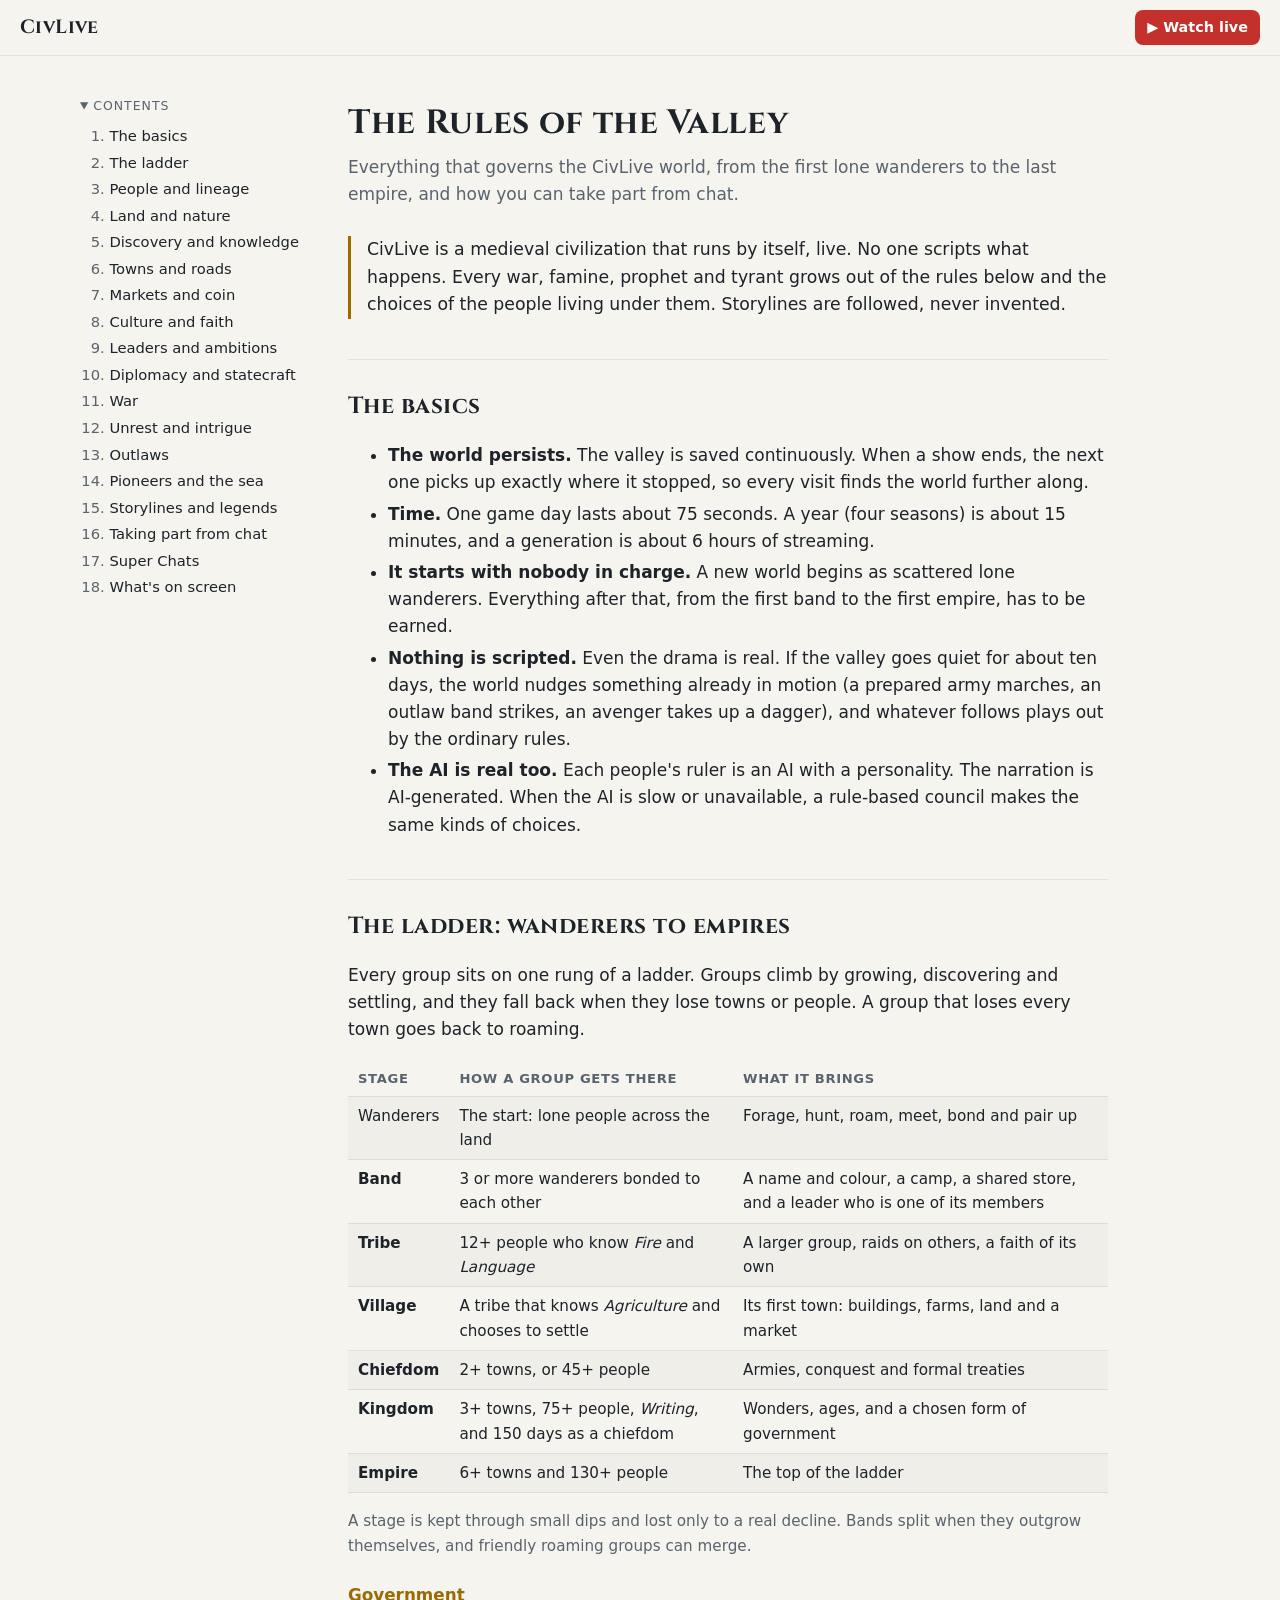
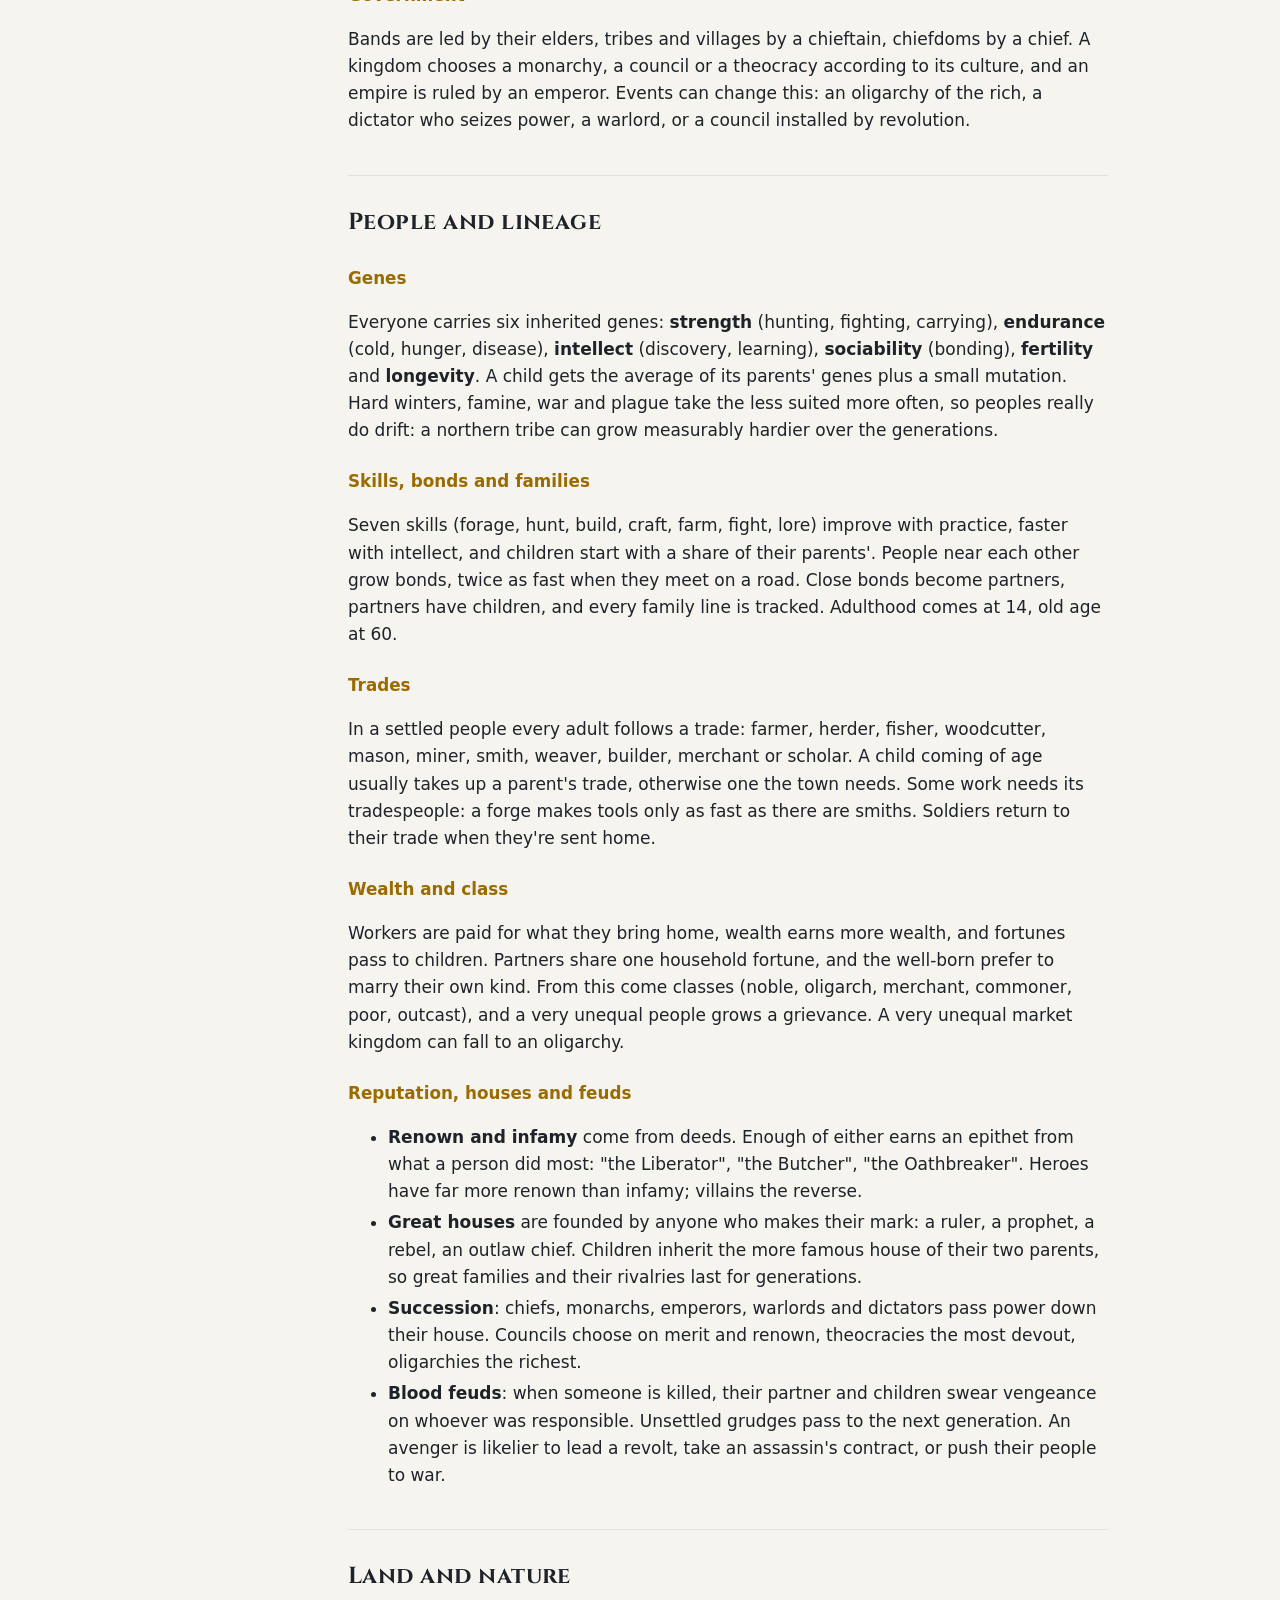
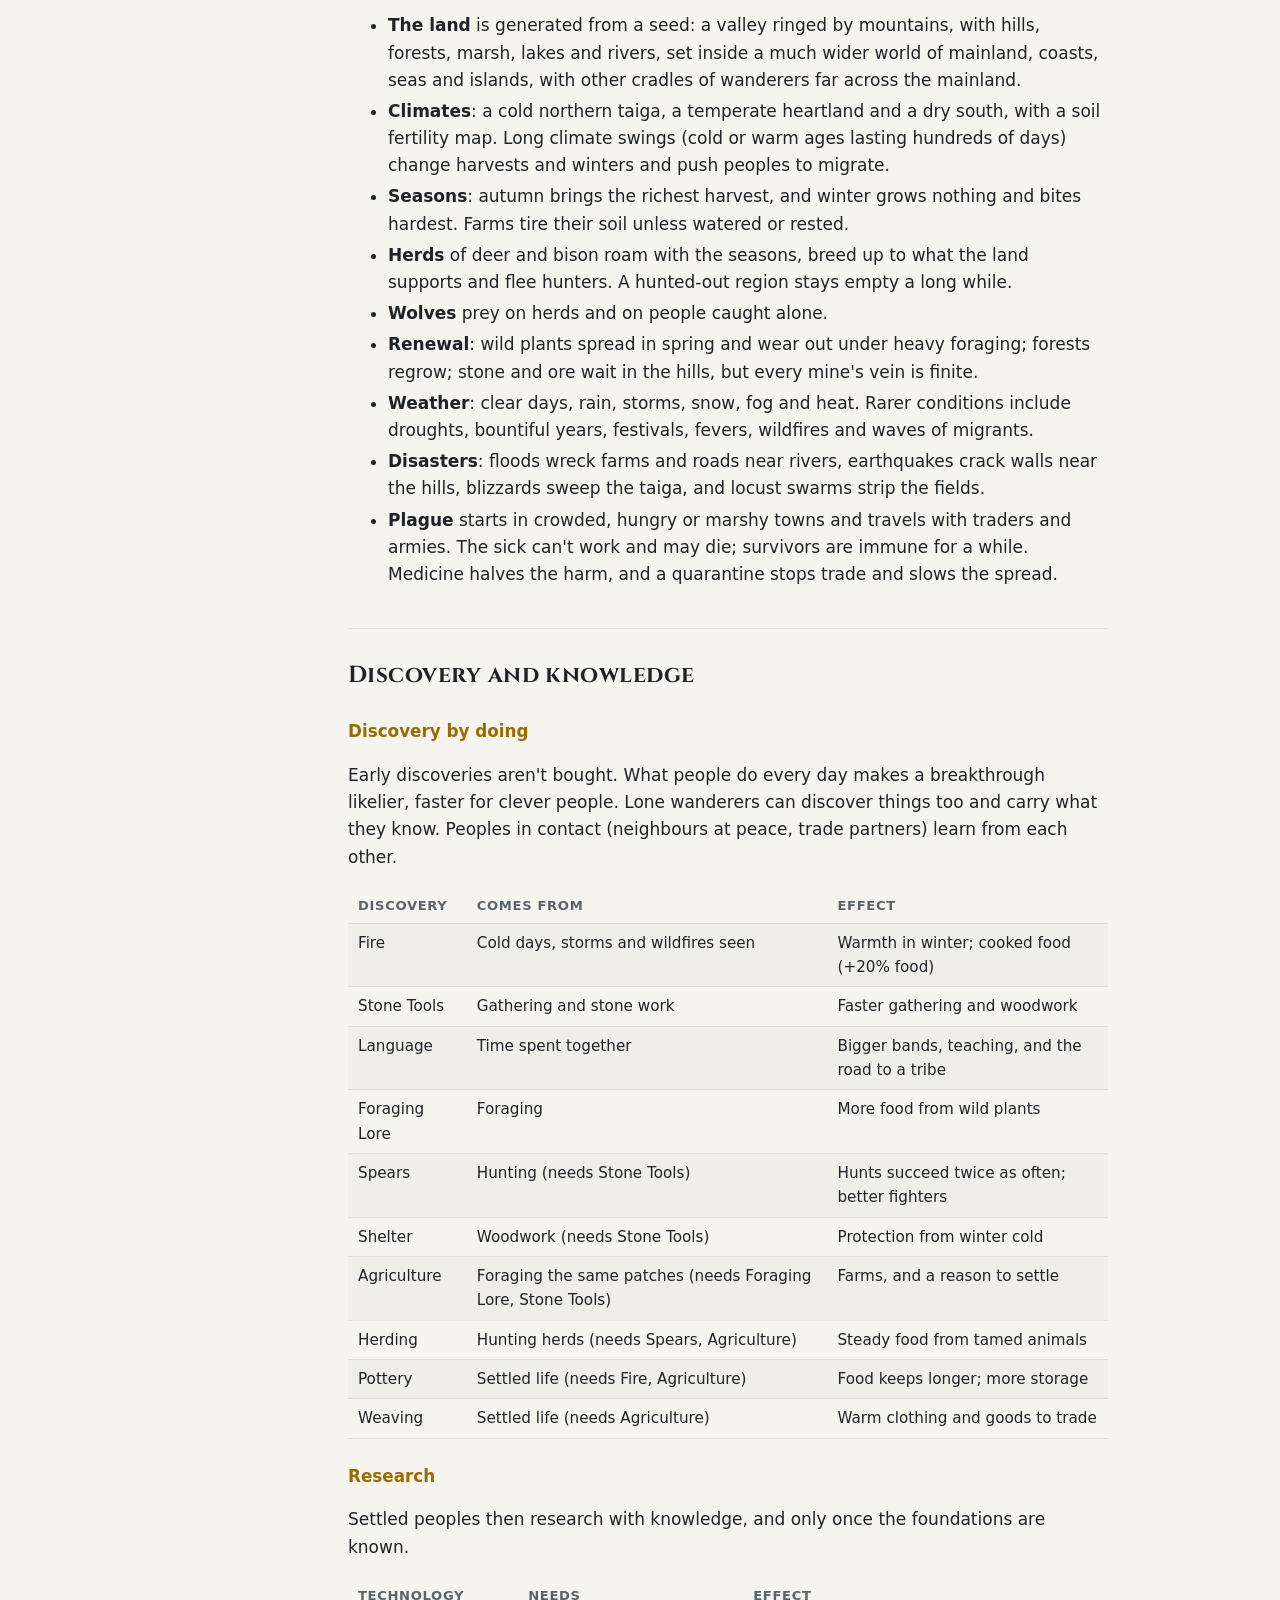
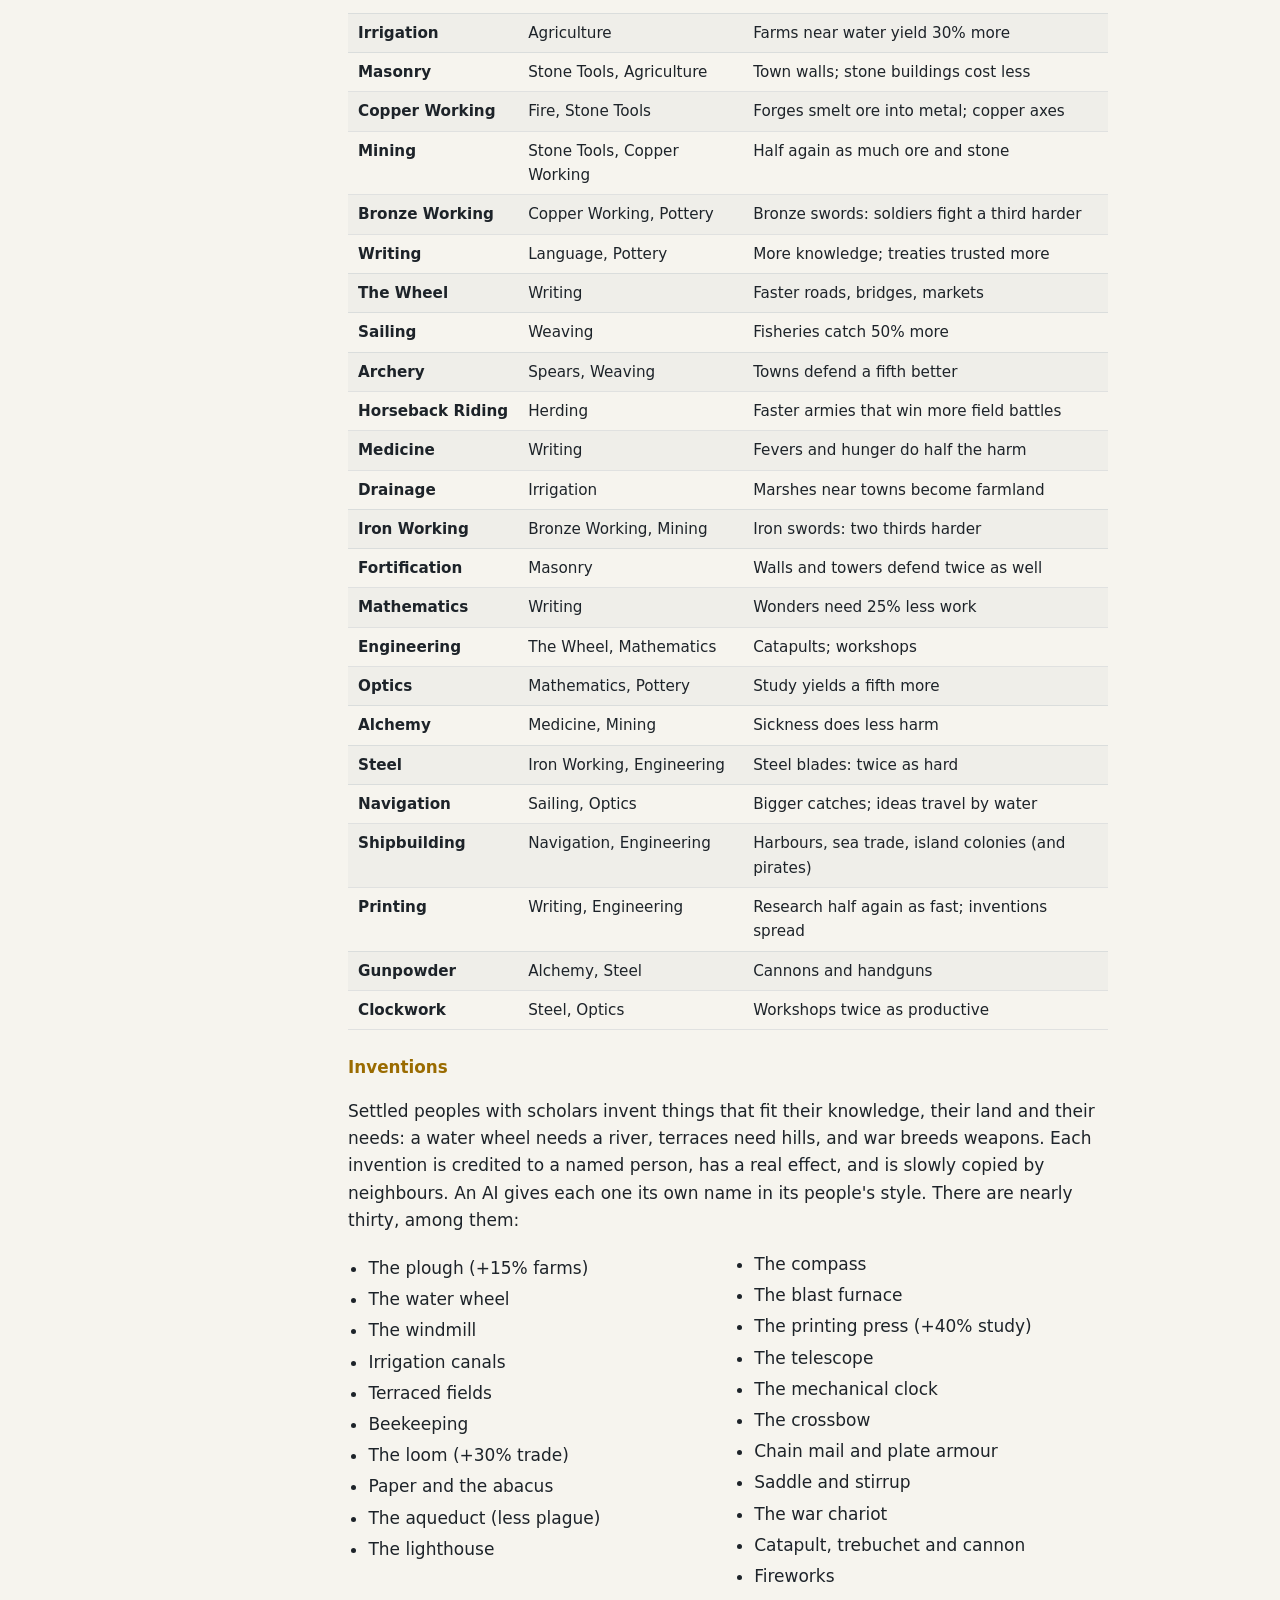
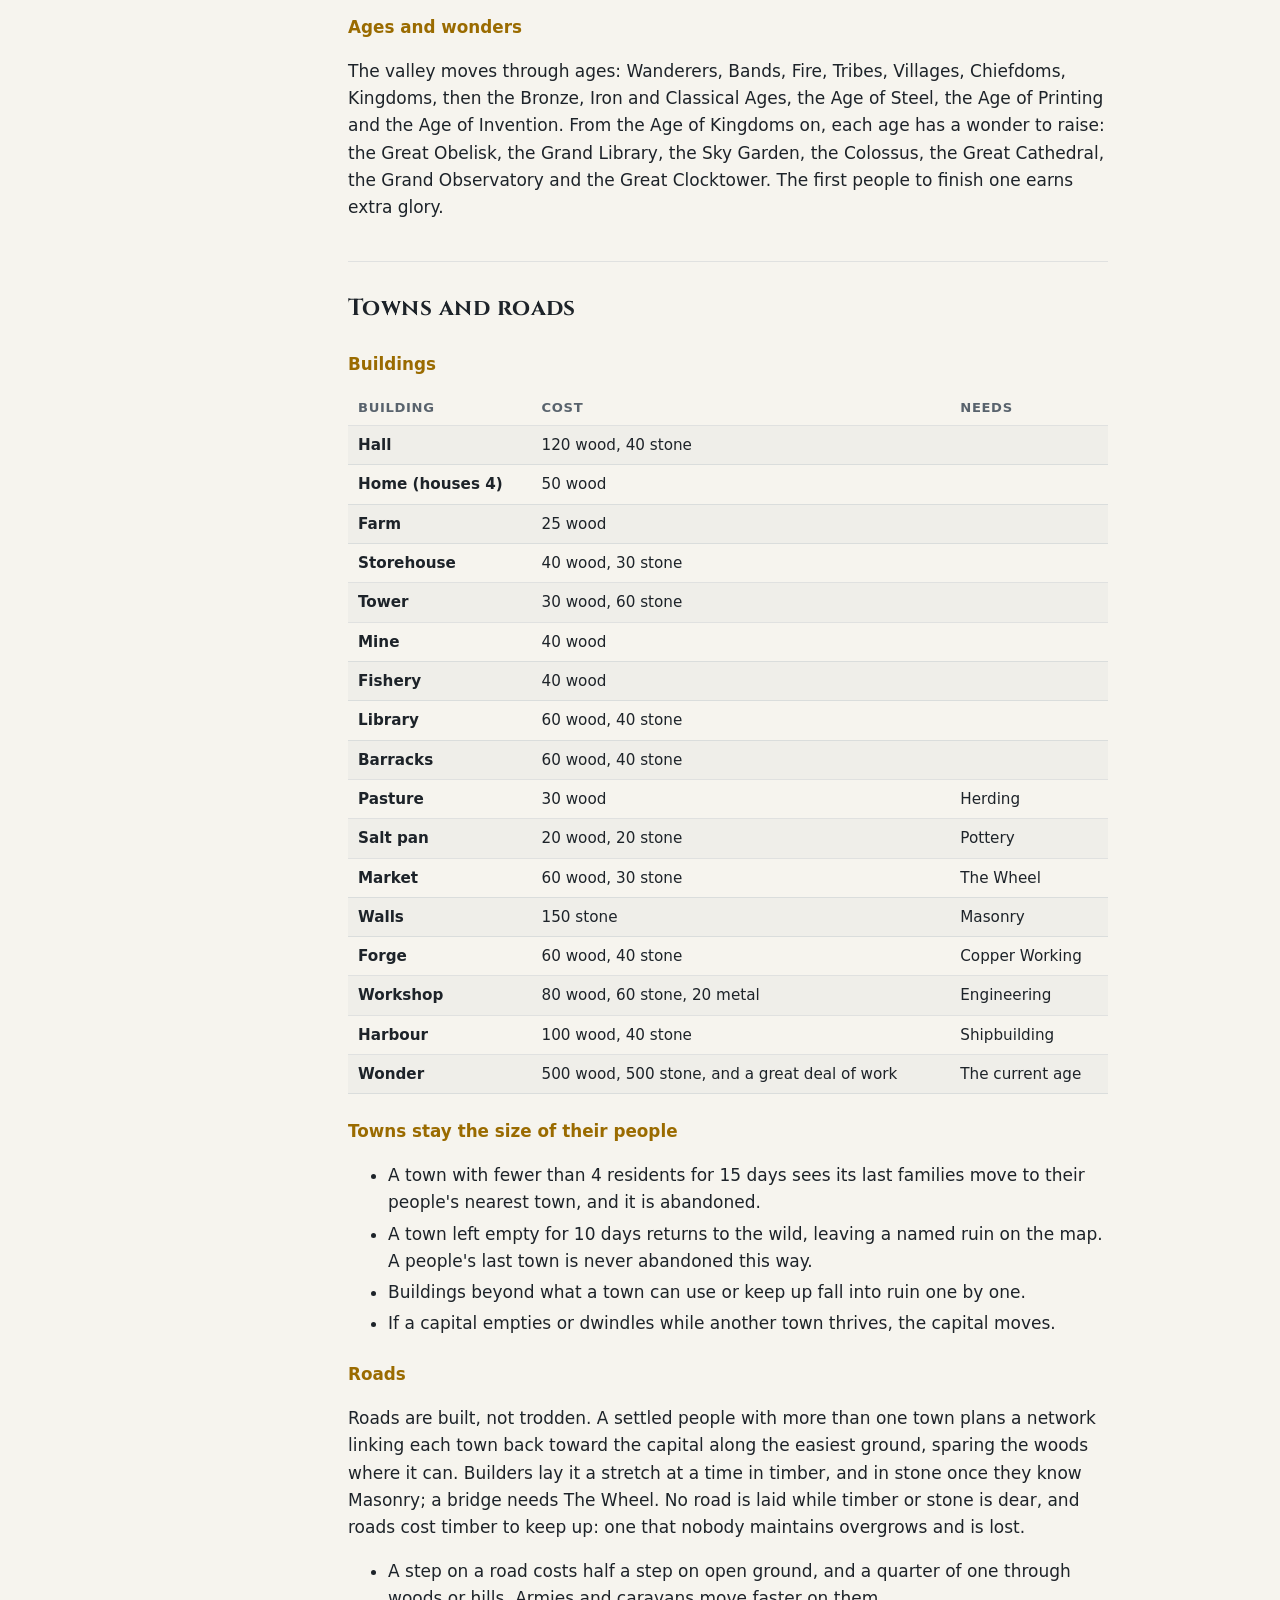
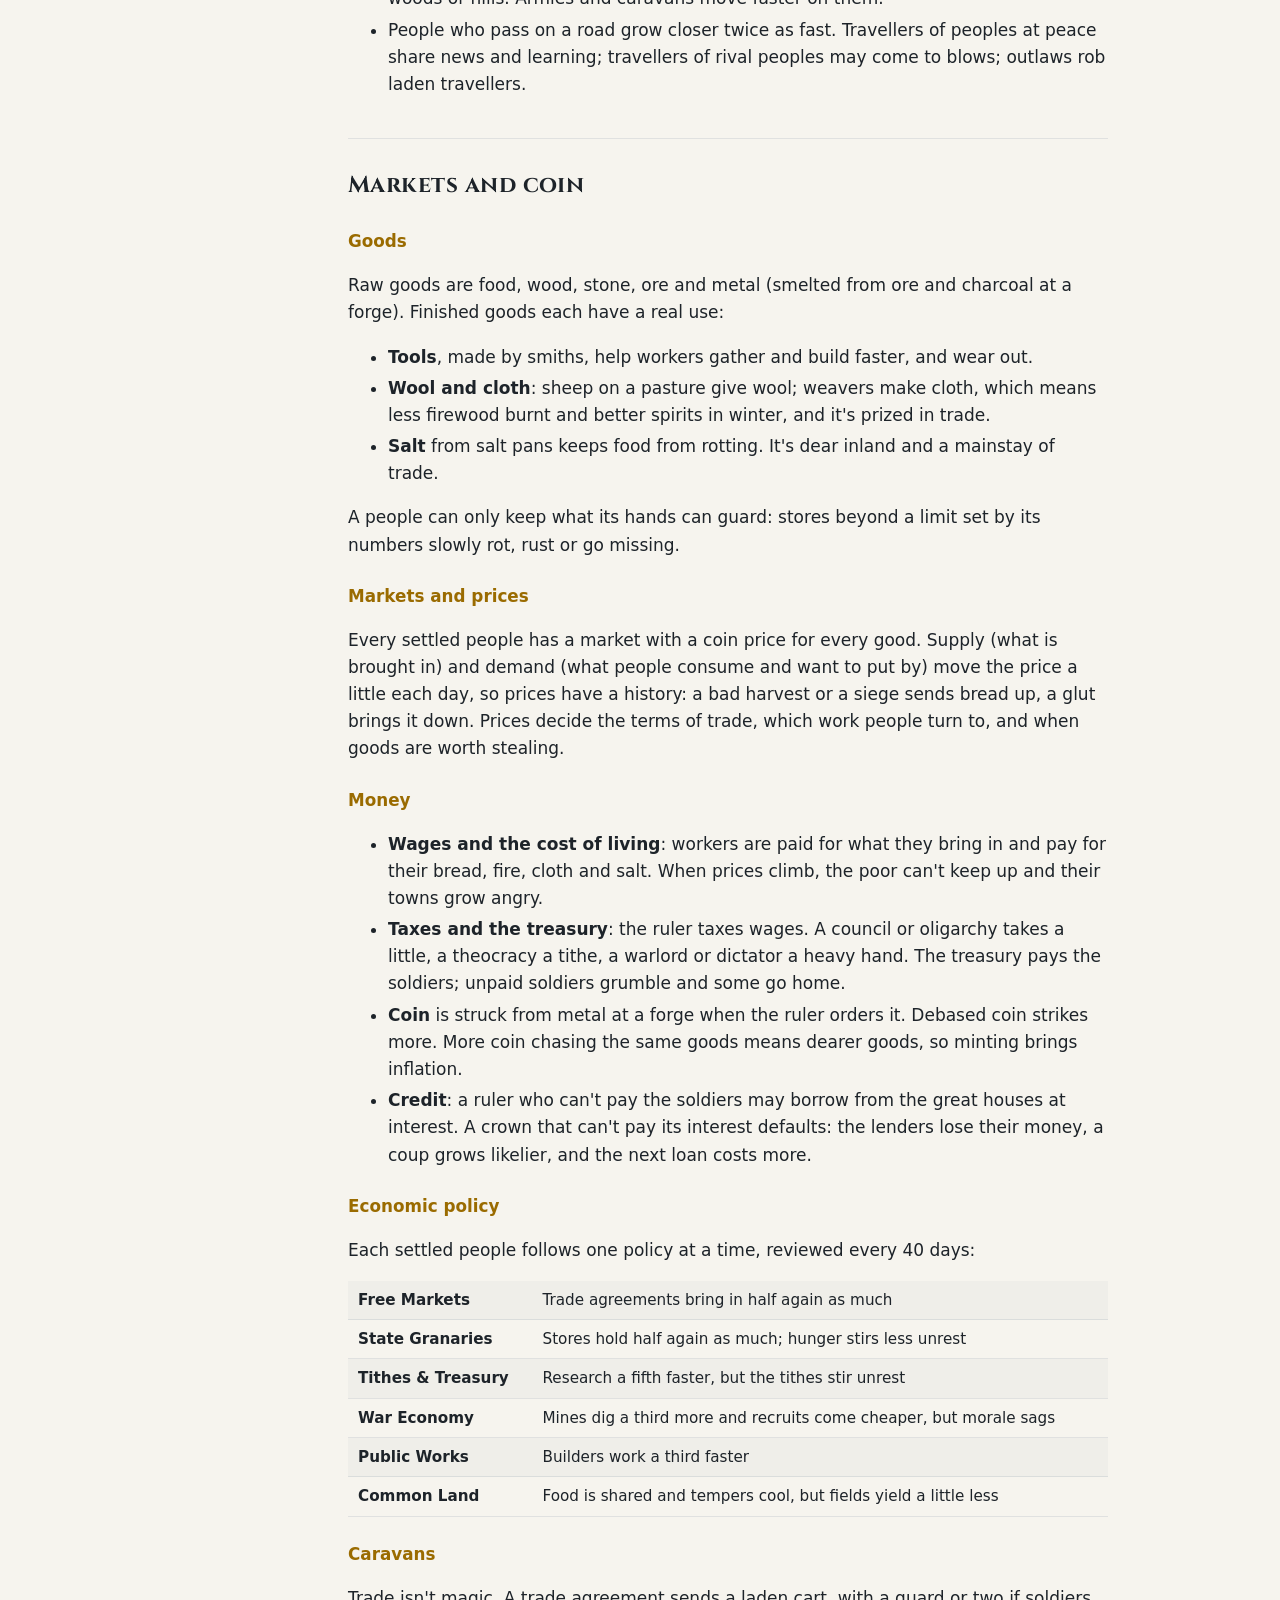
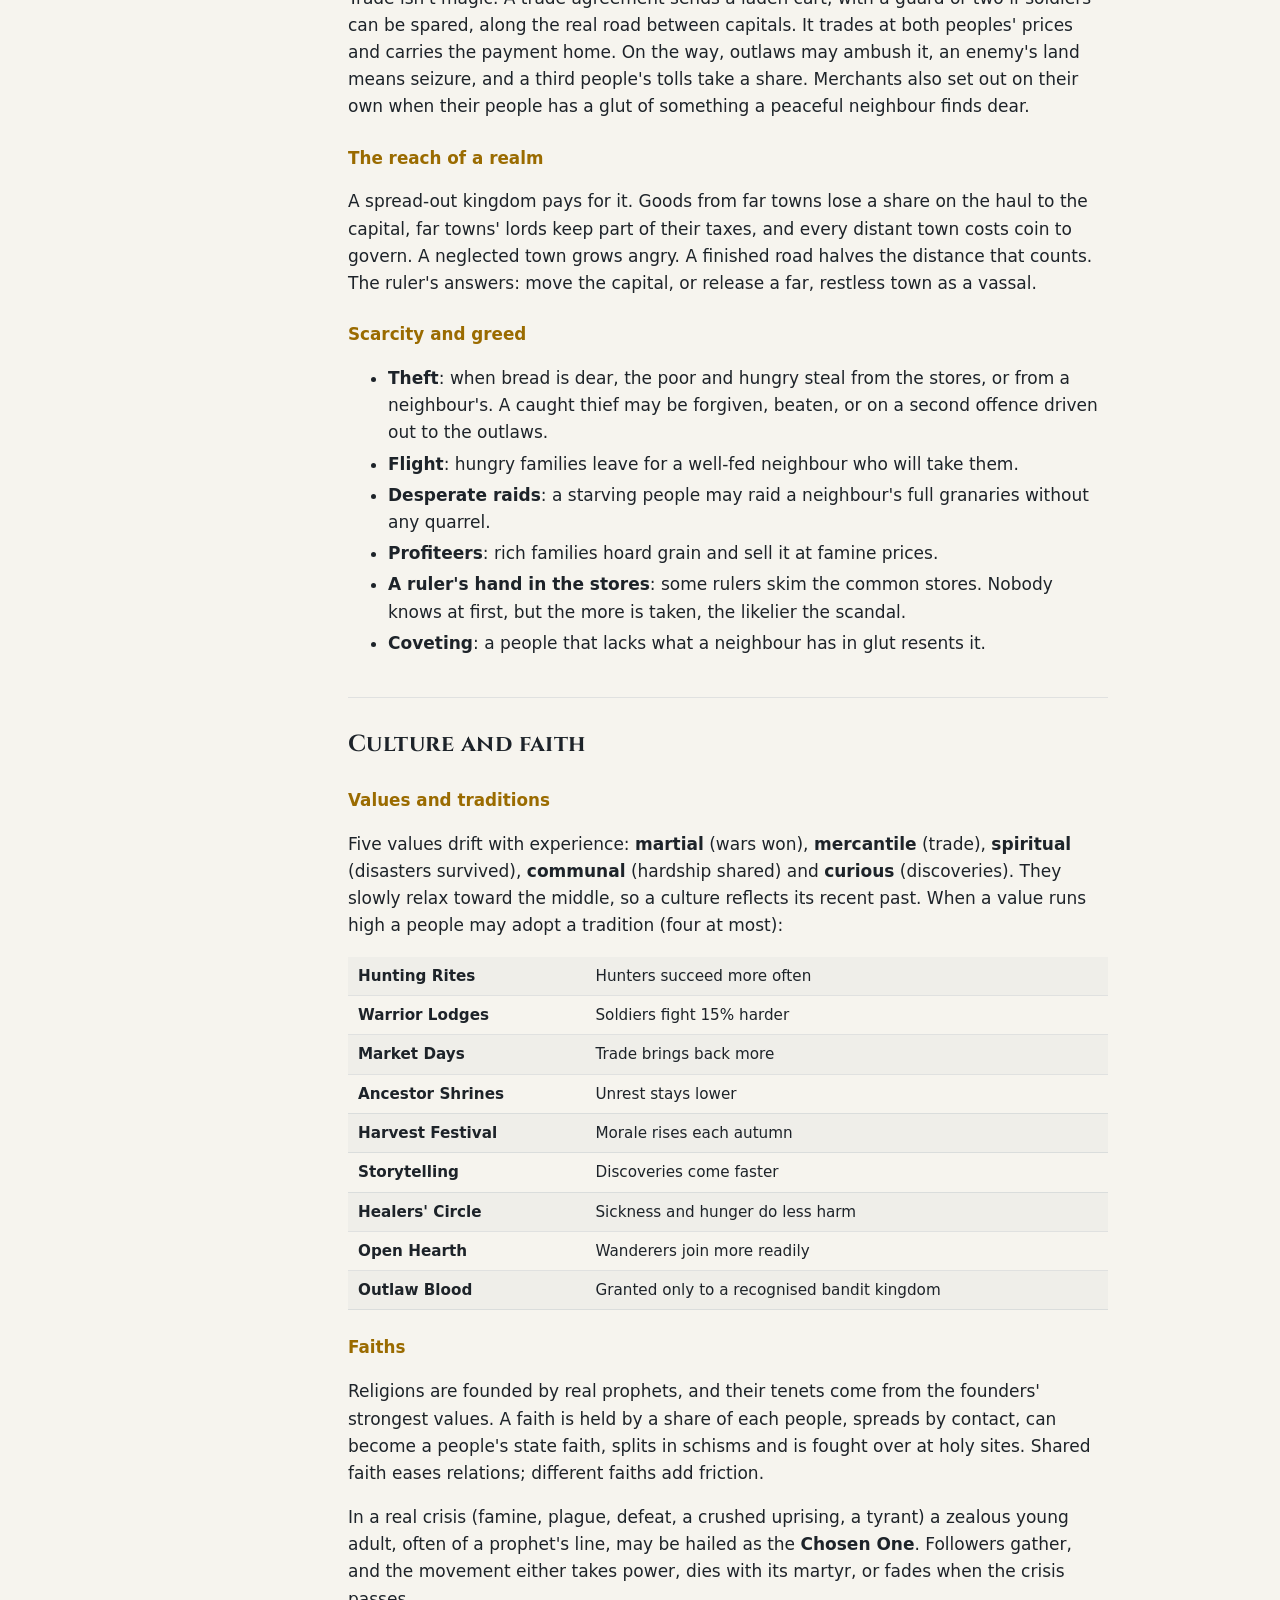
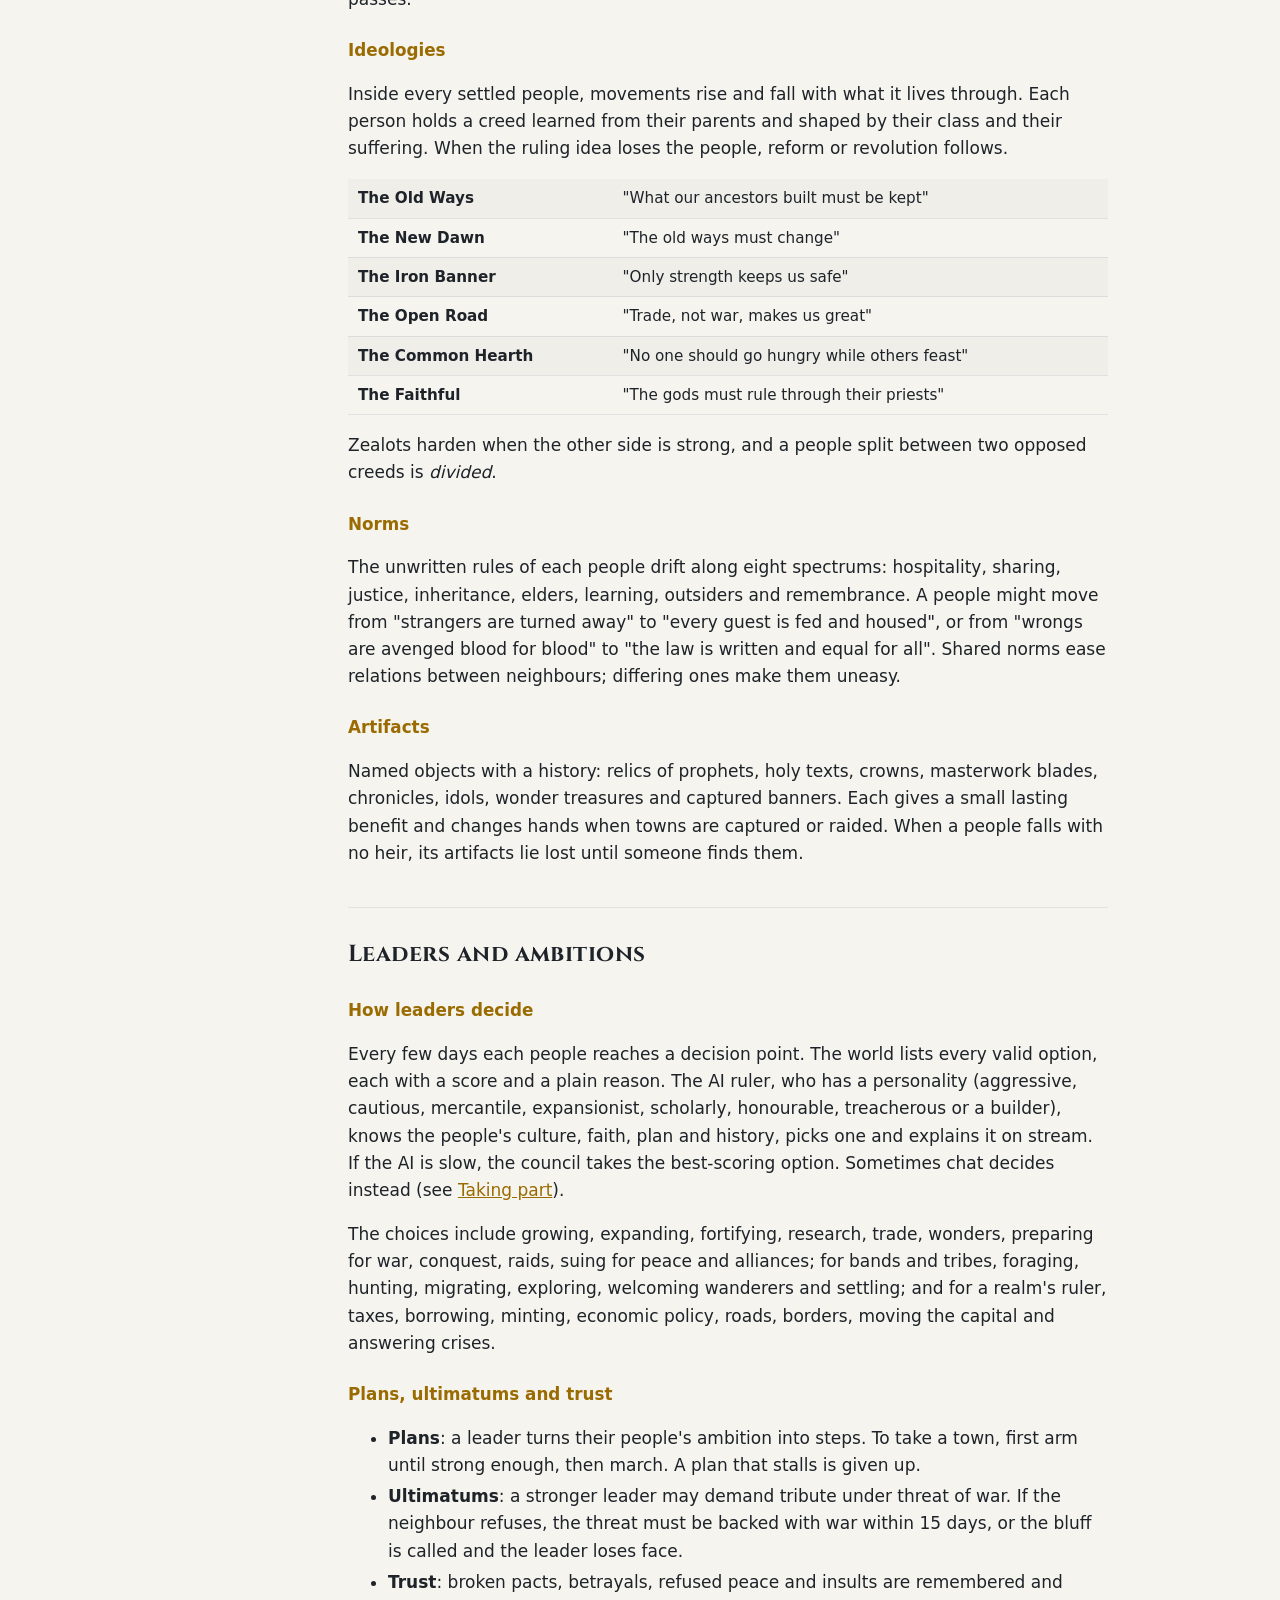
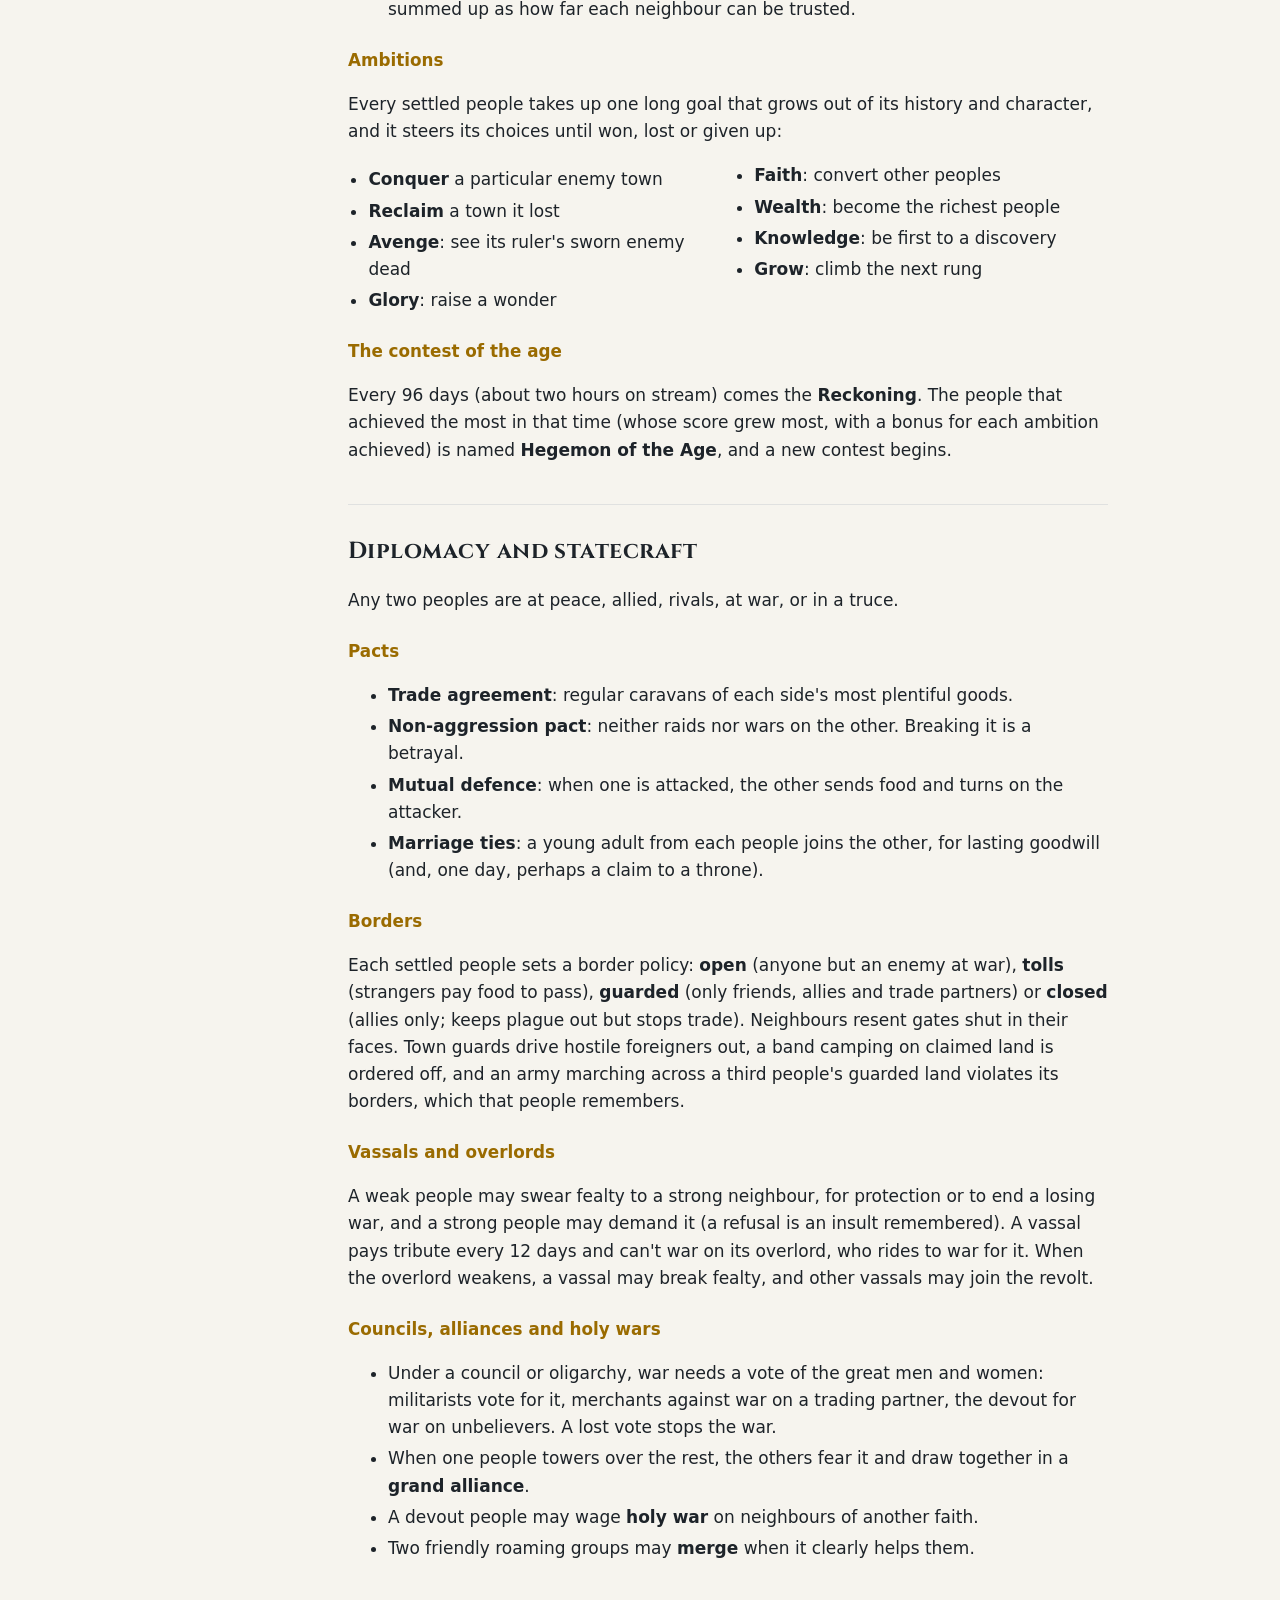
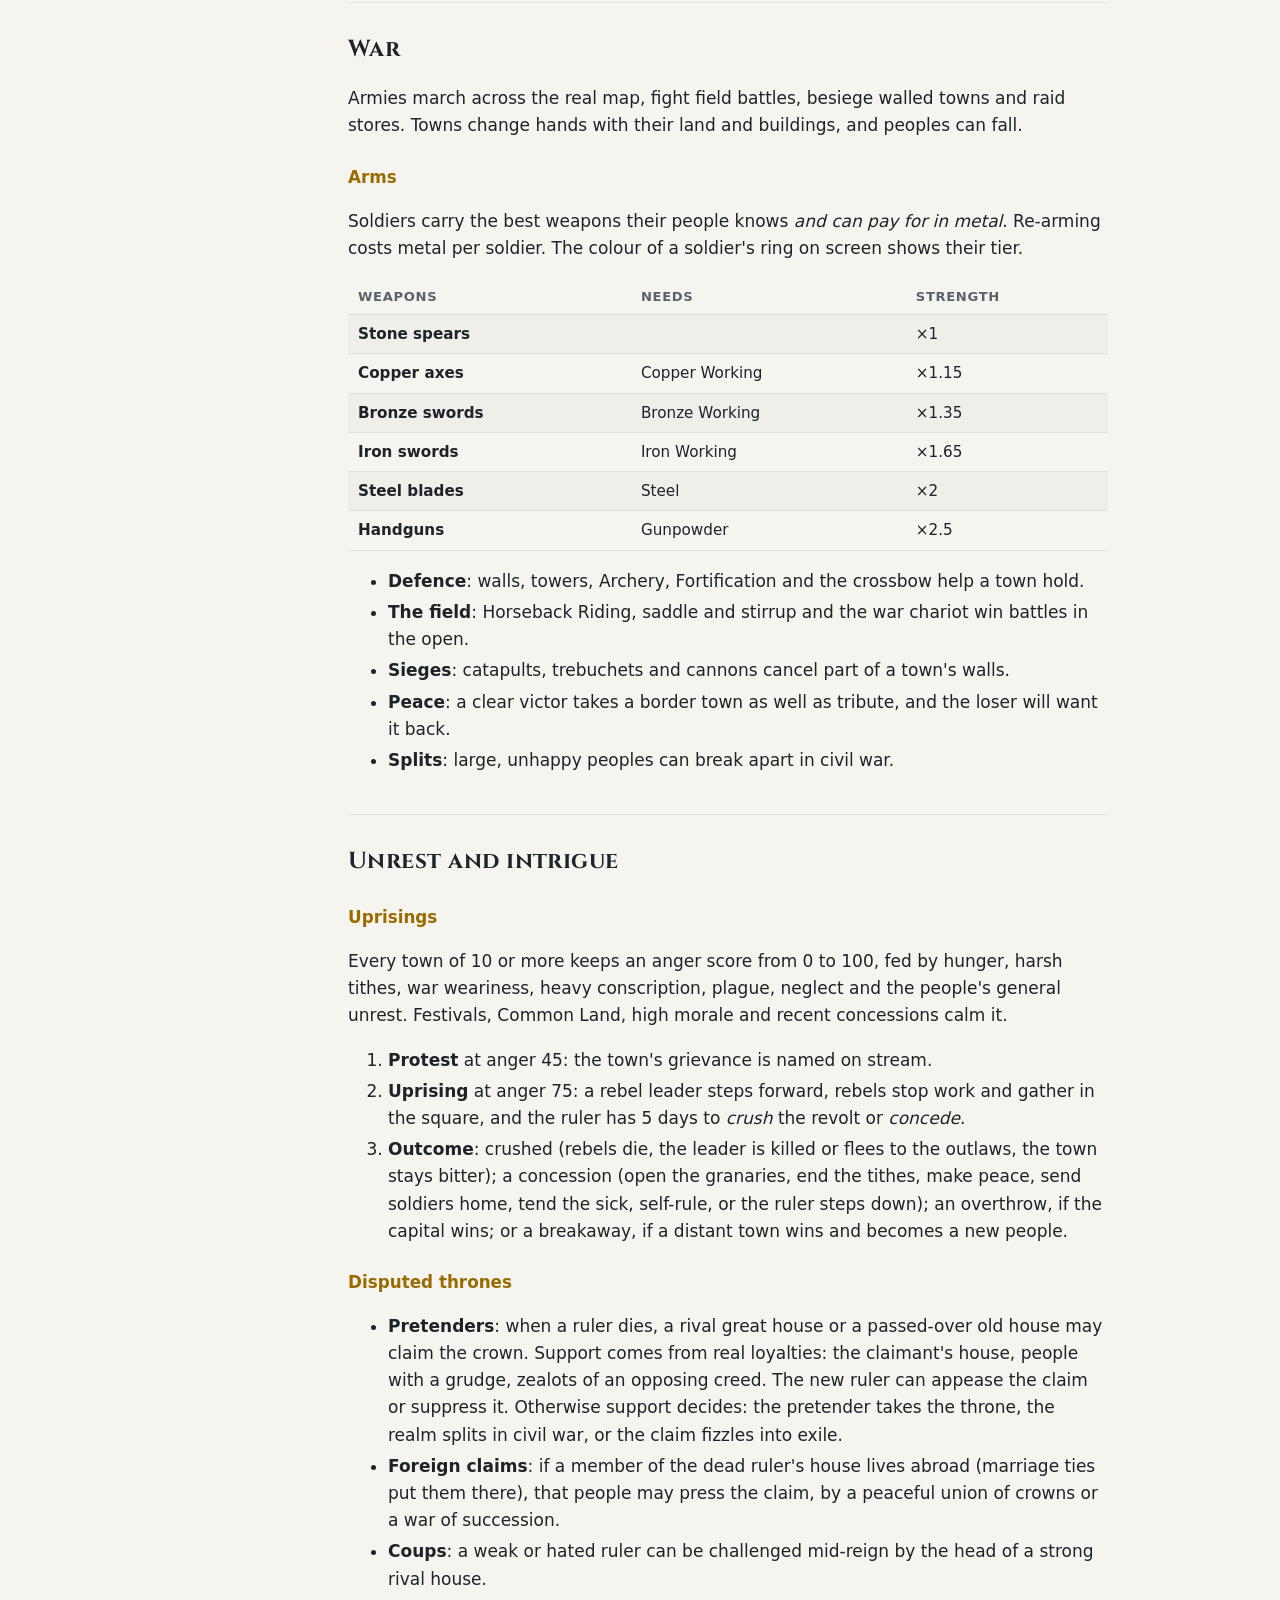
==== guide.html @ 3335090c "Add the rules guide; catch up with the CivLive rename - guide.html: the rules of the valley, a full " ====
<!doctype html>
<html lang="en">
<head>
<meta charset="utf-8"><meta name="viewport" content="width=device-width, initial-scale=1">
<title>The Rules of the Valley · CivLive</title>
<meta name="description" content="How the CivLive world works: the ladder from wanderers to empires, discovery, markets, faith, war, intrigue, outlaws, and how to take part from chat.">
<link rel="preconnect" href="https://fonts.googleapis.com">
<link rel="preconnect" href="https://fonts.gstatic.com" crossorigin>
<link rel="stylesheet" href="https://fonts.googleapis.com/css2?family=Cinzel:wght@600;700&display=swap">
<link rel="stylesheet" href="style.css">
</head>
<body class="guide">
<header class="guide-head">
  <a class="home" href="index.html">CivLive</a>
  <a class="watch small" href="https://www.youtube.com/@CivLive">▶ Watch live</a>
</header>

<div class="guide-wrap">
<nav class="toc" aria-label="Contents">
  <details open>
  <summary>Contents</summary>
  <ol>
    <li><a href="#basics">The basics</a></li>
    <li><a href="#ladder">The ladder</a></li>
    <li><a href="#people">People and lineage</a></li>
    <li><a href="#land">Land and nature</a></li>
    <li><a href="#discovery">Discovery and knowledge</a></li>
    <li><a href="#towns">Towns and roads</a></li>
    <li><a href="#economy">Markets and coin</a></li>
    <li><a href="#culture">Culture and faith</a></li>
    <li><a href="#leaders">Leaders and ambitions</a></li>
    <li><a href="#diplomacy">Diplomacy and statecraft</a></li>
    <li><a href="#war">War</a></li>
    <li><a href="#turmoil">Unrest and intrigue</a></li>
    <li><a href="#outlaws">Outlaws</a></li>
    <li><a href="#beyond">Pioneers and the sea</a></li>
    <li><a href="#stories">Storylines and legends</a></li>
    <li><a href="#chat">Taking part from chat</a></li>
    <li><a href="#superchat">Super Chats</a></li>
    <li><a href="#screen">What's on screen</a></li>
  </ol>
  </details>
</nav>

<main class="rules">
<h1>The Rules of the Valley</h1>
<p class="tag">Everything that governs the CivLive world, from the first lone wanderers to the last
empire, and how you can take part from chat.</p>

<p class="lede">CivLive is a medieval civilization that runs by itself, live. No one scripts what
happens. Every war, famine, prophet and tyrant grows out of the rules below and the choices of the
people living under them. Storylines are followed, never invented.</p>

<!-- ============================================================ -->
<section id="basics">
<h2>The basics</h2>
<ul>
<li><strong>The world persists.</strong> The valley is saved continuously. When a show ends, the
next one picks up exactly where it stopped, so every visit finds the world further along.</li>
<li><strong>Time.</strong> One game day lasts about 75 seconds. A year (four seasons) is about
15 minutes, and a generation is about 6 hours of streaming.</li>
<li><strong>It starts with nobody in charge.</strong> A new world begins as scattered lone
wanderers. Everything after that, from the first band to the first empire, has to be earned.</li>
<li><strong>Nothing is scripted.</strong> Even the drama is real. If the valley goes quiet for
about ten days, the world nudges something already in motion (a prepared army marches, an outlaw
band strikes, an avenger takes up a dagger), and whatever follows plays out by the ordinary
rules.</li>
<li><strong>The AI is real too.</strong> Each people's ruler is an AI with a personality. The
narration is AI-generated. When the AI is slow or unavailable, a rule-based council makes the
same kinds of choices.</li>
</ul>
</section>

<!-- ============================================================ -->
<section id="ladder">
<h2>The ladder: wanderers to empires</h2>
<p>Every group sits on one rung of a ladder. Groups climb by growing, discovering and settling, and
they fall back when they lose towns or people. A group that loses every town goes back to
roaming.</p>
<div class="table-scroll">
<table>
<thead><tr><th>Stage</th><th>How a group gets there</th><th>What it brings</th></tr></thead>
<tbody>
<tr><td>Wanderers</td><td>The start: lone people across the land</td><td>Forage, hunt, roam, meet, bond and pair up</td></tr>
<tr><td><strong>Band</strong></td><td>3 or more wanderers bonded to each other</td><td>A name and colour, a camp, a shared store, and a leader who is one of its members</td></tr>
<tr><td><strong>Tribe</strong></td><td>12+ people who know <em>Fire</em> and <em>Language</em></td><td>A larger group, raids on others, a faith of its own</td></tr>
<tr><td><strong>Village</strong></td><td>A tribe that knows <em>Agriculture</em> and chooses to settle</td><td>Its first town: buildings, farms, land and a market</td></tr>
<tr><td><strong>Chiefdom</strong></td><td>2+ towns, or 45+ people</td><td>Armies, conquest and formal treaties</td></tr>
<tr><td><strong>Kingdom</strong></td><td>3+ towns, 75+ people, <em>Writing</em>, and 150 days as a chiefdom</td><td>Wonders, ages, and a chosen form of government</td></tr>
<tr><td><strong>Empire</strong></td><td>6+ towns and 130+ people</td><td>The top of the ladder</td></tr>
</tbody>
</table>
</div>
<p class="note">A stage is kept through small dips and lost only to a real decline. Bands split when
they outgrow themselves, and friendly roaming groups can merge.</p>

<h3>Government</h3>
<p>Bands are led by their elders, tribes and villages by a chieftain, chiefdoms by a chief. A
kingdom chooses a monarchy, a council or a theocracy according to its culture, and an empire is
ruled by an emperor. Events can change this: an oligarchy of the rich, a dictator who seizes power,
a warlord, or a council installed by revolution.</p>
</section>

<!-- ============================================================ -->
<section id="people">
<h2>People and lineage</h2>
<h3>Genes</h3>
<p>Everyone carries six inherited genes: <strong>strength</strong> (hunting, fighting, carrying),
<strong>endurance</strong> (cold, hunger, disease), <strong>intellect</strong> (discovery,
learning), <strong>sociability</strong> (bonding), <strong>fertility</strong> and
<strong>longevity</strong>. A child gets the average of its parents' genes plus a small mutation.
Hard winters, famine, war and plague take the less suited more often, so peoples really do drift:
a northern tribe can grow measurably hardier over the generations.</p>

<h3>Skills, bonds and families</h3>
<p>Seven skills (forage, hunt, build, craft, farm, fight, lore) improve with practice, faster with
intellect, and children start with a share of their parents'. People near each other grow bonds,
twice as fast when they meet on a road. Close bonds become partners, partners have children, and
every family line is tracked. Adulthood comes at 14, old age at 60.</p>

<h3>Trades</h3>
<p>In a settled people every adult follows a trade: farmer, herder, fisher, woodcutter, mason,
miner, smith, weaver, builder, merchant or scholar. A child coming of age usually takes up a
parent's trade, otherwise one the town needs. Some work needs its tradespeople: a forge makes tools
only as fast as there are smiths. Soldiers return to their trade when they're sent home.</p>

<h3>Wealth and class</h3>
<p>Workers are paid for what they bring home, wealth earns more wealth, and fortunes pass to
children. Partners share one household fortune, and the well-born prefer to marry their own kind.
From this come classes (noble, oligarch, merchant, commoner, poor, outcast), and a very unequal
people grows a grievance. A very unequal market kingdom can fall to an oligarchy.</p>

<h3>Reputation, houses and feuds</h3>
<ul>
<li><strong>Renown and infamy</strong> come from deeds. Enough of either earns an epithet from
what a person did most: "the Liberator", "the Butcher", "the Oathbreaker". Heroes have far more
renown than infamy; villains the reverse.</li>
<li><strong>Great houses</strong> are founded by anyone who makes their mark: a ruler, a prophet,
a rebel, an outlaw chief. Children inherit the more famous house of their two parents, so great
families and their rivalries last for generations.</li>
<li><strong>Succession</strong>: chiefs, monarchs, emperors, warlords and dictators pass power
down their house. Councils choose on merit and renown, theocracies the most devout, oligarchies the
richest.</li>
<li><strong>Blood feuds</strong>: when someone is killed, their partner and children swear
vengeance on whoever was responsible. Unsettled grudges pass to the next generation. An avenger is
likelier to lead a revolt, take an assassin's contract, or push their people to war.</li>
</ul>
</section>

<!-- ============================================================ -->
<section id="land">
<h2>Land and nature</h2>
<ul>
<li><strong>The land</strong> is generated from a seed: a valley ringed by mountains, with hills,
forests, marsh, lakes and rivers, set inside a much wider world of mainland, coasts, seas and
islands, with other cradles of wanderers far across the mainland.</li>
<li><strong>Climates</strong>: a cold northern taiga, a temperate heartland and a dry south, with
a soil fertility map. Long climate swings (cold or warm ages lasting hundreds of days) change
harvests and winters and push peoples to migrate.</li>
<li><strong>Seasons</strong>: autumn brings the richest harvest, and winter grows nothing and
bites hardest. Farms tire their soil unless watered or rested.</li>
<li><strong>Herds</strong> of deer and bison roam with the seasons, breed up to what the land
supports and flee hunters. A hunted-out region stays empty a long while.</li>
<li><strong>Wolves</strong> prey on herds and on people caught alone.</li>
<li><strong>Renewal</strong>: wild plants spread in spring and wear out under heavy foraging;
forests regrow; stone and ore wait in the hills, but every mine's vein is finite.</li>
<li><strong>Weather</strong>: clear days, rain, storms, snow, fog and heat. Rarer conditions
include droughts, bountiful years, festivals, fevers, wildfires and waves of migrants.</li>
<li><strong>Disasters</strong>: floods wreck farms and roads near rivers, earthquakes crack walls
near the hills, blizzards sweep the taiga, and locust swarms strip the fields.</li>
<li><strong>Plague</strong> starts in crowded, hungry or marshy towns and travels with traders
and armies. The sick can't work and may die; survivors are immune for a while. Medicine halves the
harm, and a quarantine stops trade and slows the spread.</li>
</ul>
</section>

<!-- ============================================================ -->
<section id="discovery">
<h2>Discovery and knowledge</h2>
<h3>Discovery by doing</h3>
<p>Early discoveries aren't bought. What people do every day makes a breakthrough likelier, faster
for clever people. Lone wanderers can discover things too and carry what they know. Peoples in
contact (neighbours at peace, trade partners) learn from each other.</p>
<div class="table-scroll">
<table>
<thead><tr><th>Discovery</th><th>Comes from</th><th>Effect</th></tr></thead>
<tbody>
<tr><td>Fire</td><td>Cold days, storms and wildfires seen</td><td>Warmth in winter; cooked food (+20% food)</td></tr>
<tr><td>Stone Tools</td><td>Gathering and stone work</td><td>Faster gathering and woodwork</td></tr>
<tr><td>Language</td><td>Time spent together</td><td>Bigger bands, teaching, and the road to a tribe</td></tr>
<tr><td>Foraging Lore</td><td>Foraging</td><td>More food from wild plants</td></tr>
<tr><td>Spears</td><td>Hunting (needs Stone Tools)</td><td>Hunts succeed twice as often; better fighters</td></tr>
<tr><td>Shelter</td><td>Woodwork (needs Stone Tools)</td><td>Protection from winter cold</td></tr>
<tr><td>Agriculture</td><td>Foraging the same patches (needs Foraging Lore, Stone Tools)</td><td>Farms, and a reason to settle</td></tr>
<tr><td>Herding</td><td>Hunting herds (needs Spears, Agriculture)</td><td>Steady food from tamed animals</td></tr>
<tr><td>Pottery</td><td>Settled life (needs Fire, Agriculture)</td><td>Food keeps longer; more storage</td></tr>
<tr><td>Weaving</td><td>Settled life (needs Agriculture)</td><td>Warm clothing and goods to trade</td></tr>
</tbody>
</table>
</div>

<h3>Research</h3>
<p>Settled peoples then research with knowledge, and only once the foundations are known.</p>
<div class="table-scroll">
<table class="compact">
<thead><tr><th>Technology</th><th>Needs</th><th>Effect</th></tr></thead>
<tbody>
<tr><td>Irrigation</td><td>Agriculture</td><td>Farms near water yield 30% more</td></tr>
<tr><td>Masonry</td><td>Stone Tools, Agriculture</td><td>Town walls; stone buildings cost less</td></tr>
<tr><td>Copper Working</td><td>Fire, Stone Tools</td><td>Forges smelt ore into metal; copper axes</td></tr>
<tr><td>Mining</td><td>Stone Tools, Copper Working</td><td>Half again as much ore and stone</td></tr>
<tr><td>Bronze Working</td><td>Copper Working, Pottery</td><td>Bronze swords: soldiers fight a third harder</td></tr>
<tr><td>Writing</td><td>Language, Pottery</td><td>More knowledge; treaties trusted more</td></tr>
<tr><td>The Wheel</td><td>Writing</td><td>Faster roads, bridges, markets</td></tr>
<tr><td>Sailing</td><td>Weaving</td><td>Fisheries catch 50% more</td></tr>
<tr><td>Archery</td><td>Spears, Weaving</td><td>Towns defend a fifth better</td></tr>
<tr><td>Horseback Riding</td><td>Herding</td><td>Faster armies that win more field battles</td></tr>
<tr><td>Medicine</td><td>Writing</td><td>Fevers and hunger do half the harm</td></tr>
<tr><td>Drainage</td><td>Irrigation</td><td>Marshes near towns become farmland</td></tr>
<tr><td>Iron Working</td><td>Bronze Working, Mining</td><td>Iron swords: two thirds harder</td></tr>
<tr><td>Fortification</td><td>Masonry</td><td>Walls and towers defend twice as well</td></tr>
<tr><td>Mathematics</td><td>Writing</td><td>Wonders need 25% less work</td></tr>
<tr><td>Engineering</td><td>The Wheel, Mathematics</td><td>Catapults; workshops</td></tr>
<tr><td>Optics</td><td>Mathematics, Pottery</td><td>Study yields a fifth more</td></tr>
<tr><td>Alchemy</td><td>Medicine, Mining</td><td>Sickness does less harm</td></tr>
<tr><td>Steel</td><td>Iron Working, Engineering</td><td>Steel blades: twice as hard</td></tr>
<tr><td>Navigation</td><td>Sailing, Optics</td><td>Bigger catches; ideas travel by water</td></tr>
<tr><td>Shipbuilding</td><td>Navigation, Engineering</td><td>Harbours, sea trade, island colonies (and pirates)</td></tr>
<tr><td>Printing</td><td>Writing, Engineering</td><td>Research half again as fast; inventions spread</td></tr>
<tr><td>Gunpowder</td><td>Alchemy, Steel</td><td>Cannons and handguns</td></tr>
<tr><td>Clockwork</td><td>Steel, Optics</td><td>Workshops twice as productive</td></tr>
</tbody>
</table>
</div>

<h3>Inventions</h3>
<p>Settled peoples with scholars invent things that fit their knowledge, their land and their needs:
a water wheel needs a river, terraces need hills, and war breeds weapons. Each invention is credited
to a named person, has a real effect, and is slowly copied by neighbours. An AI gives each one its
own name in its people's style. There are nearly thirty, among them:</p>
<ul class="cols">
<li>The plough (+15% farms)</li>
<li>The water wheel</li>
<li>The windmill</li>
<li>Irrigation canals</li>
<li>Terraced fields</li>
<li>Beekeeping</li>
<li>The loom (+30% trade)</li>
<li>Paper and the abacus</li>
<li>The aqueduct (less plague)</li>
<li>The lighthouse</li>
<li>The compass</li>
<li>The blast furnace</li>
<li>The printing press (+40% study)</li>
<li>The telescope</li>
<li>The mechanical clock</li>
<li>The crossbow</li>
<li>Chain mail and plate armour</li>
<li>Saddle and stirrup</li>
<li>The war chariot</li>
<li>Catapult, trebuchet and cannon</li>
<li>Fireworks</li>
</ul>

<h3>Ages and wonders</h3>
<p>The valley moves through ages: Wanderers, Bands, Fire, Tribes, Villages, Chiefdoms, Kingdoms,
then the Bronze, Iron and Classical Ages, the Age of Steel, the Age of Printing and the Age of
Invention. From the Age of Kingdoms on, each age has a wonder to raise: the Great Obelisk, the Grand
Library, the Sky Garden, the Colossus, the Great Cathedral, the Grand Observatory and the Great
Clocktower. The first people to finish one earns extra glory.</p>
</section>

<!-- ============================================================ -->
<section id="towns">
<h2>Towns and roads</h2>
<h3>Buildings</h3>
<div class="table-scroll">
<table class="compact">
<thead><tr><th>Building</th><th>Cost</th><th>Needs</th></tr></thead>
<tbody>
<tr><td>Hall</td><td>120 wood, 40 stone</td><td></td></tr>
<tr><td>Home (houses 4)</td><td>50 wood</td><td></td></tr>
<tr><td>Farm</td><td>25 wood</td><td></td></tr>
<tr><td>Storehouse</td><td>40 wood, 30 stone</td><td></td></tr>
<tr><td>Tower</td><td>30 wood, 60 stone</td><td></td></tr>
<tr><td>Mine</td><td>40 wood</td><td></td></tr>
<tr><td>Fishery</td><td>40 wood</td><td></td></tr>
<tr><td>Library</td><td>60 wood, 40 stone</td><td></td></tr>
<tr><td>Barracks</td><td>60 wood, 40 stone</td><td></td></tr>
<tr><td>Pasture</td><td>30 wood</td><td>Herding</td></tr>
<tr><td>Salt pan</td><td>20 wood, 20 stone</td><td>Pottery</td></tr>
<tr><td>Market</td><td>60 wood, 30 stone</td><td>The Wheel</td></tr>
<tr><td>Walls</td><td>150 stone</td><td>Masonry</td></tr>
<tr><td>Forge</td><td>60 wood, 40 stone</td><td>Copper Working</td></tr>
<tr><td>Workshop</td><td>80 wood, 60 stone, 20 metal</td><td>Engineering</td></tr>
<tr><td>Harbour</td><td>100 wood, 40 stone</td><td>Shipbuilding</td></tr>
<tr><td>Wonder</td><td>500 wood, 500 stone, and a great deal of work</td><td>The current age</td></tr>
</tbody>
</table>
</div>

<h3>Towns stay the size of their people</h3>
<ul>
<li>A town with fewer than 4 residents for 15 days sees its last families move to their people's
nearest town, and it is abandoned.</li>
<li>A town left empty for 10 days returns to the wild, leaving a named ruin on the map. A people's
last town is never abandoned this way.</li>
<li>Buildings beyond what a town can use or keep up fall into ruin one by one.</li>
<li>If a capital empties or dwindles while another town thrives, the capital moves.</li>
</ul>

<h3>Roads</h3>
<p>Roads are built, not trodden. A settled people with more than one town plans a network linking
each town back toward the capital along the easiest ground, sparing the woods where it can. Builders
lay it a stretch at a time in timber, and in stone once they know Masonry; a bridge needs The Wheel.
No road is laid while timber or stone is dear, and roads cost timber to keep up: one that nobody
maintains overgrows and is lost.</p>
<ul>
<li>A step on a road costs half a step on open ground, and a quarter of one through woods or
hills. Armies and caravans move faster on them.</li>
<li>People who pass on a road grow closer twice as fast. Travellers of peoples at peace share news
and learning; travellers of rival peoples may come to blows; outlaws rob laden travellers.</li>
</ul>
</section>

<!-- ============================================================ -->
<section id="economy">
<h2>Markets and coin</h2>
<h3>Goods</h3>
<p>Raw goods are food, wood, stone, ore and metal (smelted from ore and charcoal at a forge).
Finished goods each have a real use:</p>
<ul>
<li><strong>Tools</strong>, made by smiths, help workers gather and build faster, and wear out.</li>
<li><strong>Wool and cloth</strong>: sheep on a pasture give wool; weavers make cloth, which
means less firewood burnt and better spirits in winter, and it's prized in trade.</li>
<li><strong>Salt</strong> from salt pans keeps food from rotting. It's dear inland and a mainstay
of trade.</li>
</ul>
<p>A people can only keep what its hands can guard: stores beyond a limit set by its numbers slowly
rot, rust or go missing.</p>

<h3>Markets and prices</h3>
<p>Every settled people has a market with a coin price for every good. Supply (what is brought in)
and demand (what people consume and want to put by) move the price a little each day, so prices
have a history: a bad harvest or a siege sends bread up, a glut brings it down. Prices decide the
terms of trade, which work people turn to, and when goods are worth stealing.</p>

<h3>Money</h3>
<ul>
<li><strong>Wages and the cost of living</strong>: workers are paid for what they bring in and pay
for their bread, fire, cloth and salt. When prices climb, the poor can't keep up and their towns grow
angry.</li>
<li><strong>Taxes and the treasury</strong>: the ruler taxes wages. A council or oligarchy takes a
little, a theocracy a tithe, a warlord or dictator a heavy hand. The treasury pays the soldiers;
unpaid soldiers grumble and some go home.</li>
<li><strong>Coin</strong> is struck from metal at a forge when the ruler orders it. Debased coin
strikes more. More coin chasing the same goods means dearer goods, so minting brings inflation.</li>
<li><strong>Credit</strong>: a ruler who can't pay the soldiers may borrow from the great houses at
interest. A crown that can't pay its interest defaults: the lenders lose their money, a coup grows
likelier, and the next loan costs more.</li>
</ul>

<h3>Economic policy</h3>
<p>Each settled people follows one policy at a time, reviewed every 40 days:</p>
<div class="table-scroll">
<table class="compact">
<tbody>
<tr><td>Free Markets</td><td>Trade agreements bring in half again as much</td></tr>
<tr><td>State Granaries</td><td>Stores hold half again as much; hunger stirs less unrest</td></tr>
<tr><td>Tithes &amp; Treasury</td><td>Research a fifth faster, but the tithes stir unrest</td></tr>
<tr><td>War Economy</td><td>Mines dig a third more and recruits come cheaper, but morale sags</td></tr>
<tr><td>Public Works</td><td>Builders work a third faster</td></tr>
<tr><td>Common Land</td><td>Food is shared and tempers cool, but fields yield a little less</td></tr>
</tbody>
</table>
</div>

<h3>Caravans</h3>
<p>Trade isn't magic. A trade agreement sends a laden cart, with a guard or two if soldiers can be
spared, along the real road between capitals. It trades at both peoples' prices and carries the
payment home. On the way, outlaws may ambush it, an enemy's land means seizure, and a third people's
tolls take a share. Merchants also set out on their own when their people has a glut of something a
peaceful neighbour finds dear.</p>

<h3>The reach of a realm</h3>
<p>A spread-out kingdom pays for it. Goods from far towns lose a share on the haul to the capital,
far towns' lords keep part of their taxes, and every distant town costs coin to govern. A neglected
town grows angry. A finished road halves the distance that counts. The ruler's answers: move the
capital, or release a far, restless town as a vassal.</p>

<h3>Scarcity and greed</h3>
<ul>
<li><strong>Theft</strong>: when bread is dear, the poor and hungry steal from the stores, or
from a neighbour's. A caught thief may be forgiven, beaten, or on a second offence driven out to
the outlaws.</li>
<li><strong>Flight</strong>: hungry families leave for a well-fed neighbour who will take them.</li>
<li><strong>Desperate raids</strong>: a starving people may raid a neighbour's full granaries
without any quarrel.</li>
<li><strong>Profiteers</strong>: rich families hoard grain and sell it at famine prices.</li>
<li><strong>A ruler's hand in the stores</strong>: some rulers skim the common stores. Nobody
knows at first, but the more is taken, the likelier the scandal.</li>
<li><strong>Coveting</strong>: a people that lacks what a neighbour has in glut resents it.</li>
</ul>
</section>

<!-- ============================================================ -->
<section id="culture">
<h2>Culture and faith</h2>
<h3>Values and traditions</h3>
<p>Five values drift with experience: <strong>martial</strong> (wars won),
<strong>mercantile</strong> (trade), <strong>spiritual</strong> (disasters survived),
<strong>communal</strong> (hardship shared) and <strong>curious</strong> (discoveries). They
slowly relax toward the middle, so a culture reflects its recent past. When a value runs high a
people may adopt a tradition (four at most):</p>
<div class="table-scroll">
<table class="compact">
<tbody>
<tr><td>Hunting Rites</td><td>Hunters succeed more often</td></tr>
<tr><td>Warrior Lodges</td><td>Soldiers fight 15% harder</td></tr>
<tr><td>Market Days</td><td>Trade brings back more</td></tr>
<tr><td>Ancestor Shrines</td><td>Unrest stays lower</td></tr>
<tr><td>Harvest Festival</td><td>Morale rises each autumn</td></tr>
<tr><td>Storytelling</td><td>Discoveries come faster</td></tr>
<tr><td>Healers' Circle</td><td>Sickness and hunger do less harm</td></tr>
<tr><td>Open Hearth</td><td>Wanderers join more readily</td></tr>
<tr><td>Outlaw Blood</td><td>Granted only to a recognised bandit kingdom</td></tr>
</tbody>
</table>
</div>

<h3>Faiths</h3>
<p>Religions are founded by real prophets, and their tenets come from the founders' strongest
values. A faith is held by a share of each people, spreads by contact, can become a people's state
faith, splits in schisms and is fought over at holy sites. Shared faith eases relations; different
faiths add friction.</p>
<p>In a real crisis (famine, plague, defeat, a crushed uprising, a tyrant) a zealous young adult,
often of a prophet's line, may be hailed as the <strong>Chosen One</strong>. Followers gather, and
the movement either takes power, dies with its martyr, or fades when the crisis passes.</p>

<h3>Ideologies</h3>
<p>Inside every settled people, movements rise and fall with what it lives through. Each person
holds a creed learned from their parents and shaped by their class and their suffering. When the
ruling idea loses the people, reform or revolution follows.</p>
<div class="table-scroll">
<table class="compact">
<tbody>
<tr><td>The Old Ways</td><td>"What our ancestors built must be kept"</td></tr>
<tr><td>The New Dawn</td><td>"The old ways must change"</td></tr>
<tr><td>The Iron Banner</td><td>"Only strength keeps us safe"</td></tr>
<tr><td>The Open Road</td><td>"Trade, not war, makes us great"</td></tr>
<tr><td>The Common Hearth</td><td>"No one should go hungry while others feast"</td></tr>
<tr><td>The Faithful</td><td>"The gods must rule through their priests"</td></tr>
</tbody>
</table>
</div>
<p>Zealots harden when the other side is strong, and a people split between two opposed creeds is
<em>divided</em>.</p>

<h3>Norms</h3>
<p>The unwritten rules of each people drift along eight spectrums: hospitality, sharing, justice,
inheritance, elders, learning, outsiders and remembrance. A people might move from "strangers are
turned away" to "every guest is fed and housed", or from "wrongs are avenged blood for blood" to
"the law is written and equal for all". Shared norms ease relations between neighbours; differing
ones make them uneasy.</p>

<h3>Artifacts</h3>
<p>Named objects with a history: relics of prophets, holy texts, crowns, masterwork blades,
chronicles, idols, wonder treasures and captured banners. Each gives a small lasting benefit and
changes hands when towns are captured or raided. When a people falls with no heir, its artifacts lie
lost until someone finds them.</p>
</section>

<!-- ============================================================ -->
<section id="leaders">
<h2>Leaders and ambitions</h2>
<h3>How leaders decide</h3>
<p>Every few days each people reaches a decision point. The world lists every valid option, each
with a score and a plain reason. The AI ruler, who has a personality (aggressive, cautious,
mercantile, expansionist, scholarly, honourable, treacherous or a builder), knows the people's
culture, faith, plan and history, picks one and explains it on stream. If the AI is slow, the
council takes the best-scoring option. Sometimes chat decides instead (see
<a href="#chat">Taking part</a>).</p>
<p>The choices include growing, expanding, fortifying, research, trade, wonders, preparing for war,
conquest, raids, suing for peace and alliances; for bands and tribes, foraging, hunting, migrating,
exploring, welcoming wanderers and settling; and for a realm's ruler, taxes, borrowing, minting,
economic policy, roads, borders, moving the capital and answering crises.</p>

<h3>Plans, ultimatums and trust</h3>
<ul>
<li><strong>Plans</strong>: a leader turns their people's ambition into steps. To take a town,
first arm until strong enough, then march. A plan that stalls is given up.</li>
<li><strong>Ultimatums</strong>: a stronger leader may demand tribute under threat of war. If the
neighbour refuses, the threat must be backed with war within 15 days, or the bluff is called and the
leader loses face.</li>
<li><strong>Trust</strong>: broken pacts, betrayals, refused peace and insults are remembered and
summed up as how far each neighbour can be trusted.</li>
</ul>

<h3>Ambitions</h3>
<p>Every settled people takes up one long goal that grows out of its history and character, and it
steers its choices until won, lost or given up:</p>
<ul class="cols">
<li><strong>Conquer</strong> a particular enemy town</li>
<li><strong>Reclaim</strong> a town it lost</li>
<li><strong>Avenge</strong>: see its ruler's sworn enemy dead</li>
<li><strong>Glory</strong>: raise a wonder</li>
<li><strong>Faith</strong>: convert other peoples</li>
<li><strong>Wealth</strong>: become the richest people</li>
<li><strong>Knowledge</strong>: be first to a discovery</li>
<li><strong>Grow</strong>: climb the next rung</li>
</ul>

<h3>The contest of the age</h3>
<p>Every 96 days (about two hours on stream) comes the <strong>Reckoning</strong>. The people that
achieved the most in that time (whose score grew most, with a bonus for each ambition achieved) is
named <strong>Hegemon of the Age</strong>, and a new contest begins.</p>
</section>

<!-- ============================================================ -->
<section id="diplomacy">
<h2>Diplomacy and statecraft</h2>
<p>Any two peoples are at peace, allied, rivals, at war, or in a truce.</p>
<h3>Pacts</h3>
<ul>
<li><strong>Trade agreement</strong>: regular caravans of each side's most plentiful goods.</li>
<li><strong>Non-aggression pact</strong>: neither raids nor wars on the other. Breaking it is a
betrayal.</li>
<li><strong>Mutual defence</strong>: when one is attacked, the other sends food and turns on the
attacker.</li>
<li><strong>Marriage ties</strong>: a young adult from each people joins the other, for lasting
goodwill (and, one day, perhaps a claim to a throne).</li>
</ul>

<h3>Borders</h3>
<p>Each settled people sets a border policy: <strong>open</strong> (anyone but an enemy at war),
<strong>tolls</strong> (strangers pay food to pass), <strong>guarded</strong> (only friends,
allies and trade partners) or <strong>closed</strong> (allies only; keeps plague out but stops
trade). Neighbours resent gates shut in their faces. Town guards drive hostile foreigners out, a band
camping on claimed land is ordered off, and an army marching across a third people's guarded land
violates its borders, which that people remembers.</p>

<h3>Vassals and overlords</h3>
<p>A weak people may swear fealty to a strong neighbour, for protection or to end a losing war, and a
strong people may demand it (a refusal is an insult remembered). A vassal pays tribute every 12 days
and can't war on its overlord, who rides to war for it. When the overlord weakens, a vassal may break
fealty, and other vassals may join the revolt.</p>

<h3>Councils, alliances and holy wars</h3>
<ul>
<li>Under a council or oligarchy, war needs a vote of the great men and women: militarists vote
for it, merchants against war on a trading partner, the devout for war on unbelievers. A lost vote
stops the war.</li>
<li>When one people towers over the rest, the others fear it and draw together in a
<strong>grand alliance</strong>.</li>
<li>A devout people may wage <strong>holy war</strong> on neighbours of another faith.</li>
<li>Two friendly roaming groups may <strong>merge</strong> when it clearly helps them.</li>
</ul>
</section>

<!-- ============================================================ -->
<section id="war">
<h2>War</h2>
<p>Armies march across the real map, fight field battles, besiege walled towns and raid stores.
Towns change hands with their land and buildings, and peoples can fall.</p>
<h3>Arms</h3>
<p>Soldiers carry the best weapons their people knows <em>and can pay for in metal</em>.
Re-arming costs metal per soldier. The colour of a soldier's ring on screen shows their tier.</p>
<div class="table-scroll">
<table class="compact">
<thead><tr><th>Weapons</th><th>Needs</th><th>Strength</th></tr></thead>
<tbody>
<tr><td>Stone spears</td><td></td><td>×1</td></tr>
<tr><td>Copper axes</td><td>Copper Working</td><td>×1.15</td></tr>
<tr><td>Bronze swords</td><td>Bronze Working</td><td>×1.35</td></tr>
<tr><td>Iron swords</td><td>Iron Working</td><td>×1.65</td></tr>
<tr><td>Steel blades</td><td>Steel</td><td>×2</td></tr>
<tr><td>Handguns</td><td>Gunpowder</td><td>×2.5</td></tr>
</tbody>
</table>
</div>
<ul>
<li><strong>Defence</strong>: walls, towers, Archery, Fortification and the crossbow help a town
hold.</li>
<li><strong>The field</strong>: Horseback Riding, saddle and stirrup and the war chariot win
battles in the open.</li>
<li><strong>Sieges</strong>: catapults, trebuchets and cannons cancel part of a town's walls.</li>
<li><strong>Peace</strong>: a clear victor takes a border town as well as tribute, and the loser
will want it back.</li>
<li><strong>Splits</strong>: large, unhappy peoples can break apart in civil war.</li>
</ul>
</section>

<!-- ============================================================ -->
<section id="turmoil">
<h2>Unrest and intrigue</h2>
<h3>Uprisings</h3>
<p>Every town of 10 or more keeps an anger score from 0 to 100, fed by hunger, harsh tithes, war
weariness, heavy conscription, plague, neglect and the people's general unrest. Festivals, Common
Land, high morale and recent concessions calm it.</p>
<ol>
<li><strong>Protest</strong> at anger 45: the town's grievance is named on stream.</li>
<li><strong>Uprising</strong> at anger 75: a rebel leader steps forward, rebels stop work and
gather in the square, and the ruler has 5 days to <em>crush</em> the revolt or
<em>concede</em>.</li>
<li><strong>Outcome</strong>: crushed (rebels die, the leader is killed or flees to the outlaws,
the town stays bitter); a concession (open the granaries, end the tithes, make peace, send soldiers
home, tend the sick, self-rule, or the ruler steps down); an overthrow, if the capital wins; or a
breakaway, if a distant town wins and becomes a new people.</li>
</ol>

<h3>Disputed thrones</h3>
<ul>
<li><strong>Pretenders</strong>: when a ruler dies, a rival great house or a passed-over old
house may claim the crown. Support comes from real loyalties: the claimant's house, people with a
grudge, zealots of an opposing creed. The new ruler can appease the claim or suppress it. Otherwise
support decides: the pretender takes the throne, the realm splits in civil war, or the claim fizzles
into exile.</li>
<li><strong>Foreign claims</strong>: if a member of the dead ruler's house lives abroad (marriage
ties put them there), that people may press the claim, by a peaceful union of crowns or a war of
succession.</li>
<li><strong>Coups</strong>: a weak or hated ruler can be challenged mid-reign by the head of a
strong rival house.</li>
</ul>

<h3>Feuds, riots and defections</h3>
<ul>
<li><strong>House feuds</strong>: two great houses with blood between them fall to brawling,
until a marriage makes peace, the feud burns out, or it becomes a claim on the throne.</li>
<li><strong>Riots</strong>: a hungry big town loots its stores; in a divided people, zealots of
both creeds clash in the streets.</li>
<li><strong>Defecting towns</strong>: a distant, mistreated town near a stronger, friendlier
neighbour may open its gates and change sides without a fight.</li>
<li><strong>Assassins</strong>: rival chiefdoms may send a killer after a leader, or a
conspirator strikes at home. Guards, walls and towers make success less likely, and a killing
usually comes out.</li>
<li><strong>Tyrants</strong>: a cruel ruler can seize power as dictator.</li>
</ul>
</section>

<!-- ============================================================ -->
<section id="outlaws">
<h2>Outlaws</h2>
<p>Once there is something to steal, hungry or restless people slip into the woods. Outlaw bands
camp in forest or hills, raid storehouses, take in the desperate, and are hunted by peoples with
soldiers. A band below two members scatters. Bands climb ranks by size:</p>
<ul>
<li><strong>Gang</strong> (under 7): a few desperate people raiding for food.</li>
<li><strong>Warband</strong> (7+): fortifies its camp into a named hold and draws recruits: the
poor of angry peoples nearby, and soldiers of a people that just lost a war.</li>
<li><strong>Horde</strong> (15+): led by a warlord, it demands tribute: pay or burn. The threatened
people can <em>pay</em>, <em>refuse</em> (and face the horde in force) or <em>offer a
pardon</em>.</li>
</ul>
<p>And bands end by their deeds:</p>
<ul>
<li><strong>Mercenaries</strong>: a people losing a war can hire a warband or horde. While paid
it raids only the enemy; a paymaster who can't pay finds the swords turned on itself.</li>
<li><strong>A bandit kingdom</strong>: a horde that takes a weak town becomes a people. If it
lasts 60 days without war, the valley recognises it, its lord is crowned, and it gains the
tradition of Outlaw Blood.</li>
<li><strong>Pardon</strong>: the band lays down its arms and joins the people that offered it.</li>
<li>Along the way a band may turn <strong>smuggler</strong>, running goods across closed borders,
or <strong>pirate</strong> once ships sail nearby.</li>
</ul>
</section>

<!-- ============================================================ -->
<section id="beyond">
<h2>Pioneers and the sea</h2>
<h3>Pioneers</h3>
<p>A crowded or curious people may send its most curious adults, with their partners and children,
far away to open land. On arrival they found a new people that inherits the old one's knowledge and
starts friendly toward its kin. This is how the world fills up beyond the first valley.</p>
<h3>Seafaring</h3>
<p>Very late in the game, Shipbuilding lets a people build a harbour on a sea.</p>
<ul>
<li><strong>Sea trade</strong>: caravans between two harbours on the same sea sail instead of
walking: much faster, no tolls and no highwaymen, but storms may sink them and pirates may take
them.</li>
<li><strong>Island colonies</strong>: settlers sail to an unclaimed island and found a town where
they make landfall.</li>
<li><strong>Pirates</strong>: an outlaw band on the coast takes to the sea, raiding coastal towns
and shipping.</li>
</ul>
</section>

<!-- ============================================================ -->
<section id="stories">
<h2>Storylines and legends</h2>
<p>A storyline opens when something real begins one: a vow of vengeance, an uprising, a war, a Chosen
One, a tyrant's reign, a dynasty, a people split by creed, an outlaw band, a humble person rising. It
gathers beats as later events touch it and closes when an event ends it. Short storylines play out in
minutes; long ones span hours or generations. The narrator, the Almanac and the camera follow the
thread; nothing is made up.</p>
<p>Heroes and villains emerge from deeds. When someone with a remarkable life dies, they pass into the
<strong>Hall of Legends</strong>, where their story is kept long after they're gone and recalled
now and then by the narrator.</p>
<p>Every day also brings small happenings: a fat stag brought home, rats in the stores, a wedding
feast, a hunter gored. They float over the camp ("+18 food") and nudge things a little.</p>
</section>

<!-- ============================================================ -->
<section id="chat">
<h2>Taking part from chat</h2>
<p>Chat commands are free. Type them in the YouTube live chat.</p>
<div class="table-scroll">
<table class="cmds">
<thead><tr><th>Command</th><th>What it does</th></tr></thead>
<tbody>
<tr><td><code>!1</code> <code>!2</code> <code>!3</code></td><td>Vote in whatever round is open: an omen poll, a name vote, or a leader's decision</td></tr>
<tr><td><code>!name &lt;idea&gt;</code></td><td>Suggest a name for a new band or town while naming is open</td></tr>
<tr><td><code>!predict &lt;choice&gt;</code></td><td>Answer the open prediction</td></tr>
<tr><td><code>!vote &lt;group&gt;</code></td><td>Show favour to a group (once a minute). Favour lifts its spirits a little and fades each day</td></tr>
<tr><td><code>!root &lt;name&gt;</code></td><td>Back a living hero or villain</td></tr>
<tr><td><code>!heroes</code> · <code>!villains</code></td><td>Who's worth rooting for, or against</td></tr>
<tr><td><code>!story</code></td><td>The storylines unfolding now</td></tr>
<tr><td><code>!me</code></td><td>Follow your namesake or adopted villager</td></tr>
<tr><td><code>!stats [group]</code></td><td>How the valley, or one group, is doing</td></tr>
<tr><td><code>!leaderboard</code></td><td>The standings of the peoples</td></tr>
<tr><td><code>!top</code></td><td>This month's best predictors</td></tr>
<tr><td><code>!adopt</code> · <code>!omens</code></td><td>How Super Chat actions work</td></tr>
<tr><td><code>!help</code></td><td>The list of commands</td></tr>
</tbody>
</table>
</div>

<h3>Omen polls</h3>
<p>Every so often chat chooses one of three omens with <code>!1</code> <code>!2</code>
<code>!3</code>. Every message in chat also wakes the valley's spirits; when the meter fills, an
omen poll opens at once.</p>

<h3>The people decide</h3>
<p>When a ruler faces an interesting choice (one with bold options, or an uprising to crush or
appease), chat may get a minute to decide for them, at most once every eight minutes. If chat votes,
its choice is final, even if the leader wanted something else.</p>

<h3>Naming</h3>
<p>When a band forms or a town is founded, chat suggests names with <code>!name</code>, then picks
one of the three most suggested. Suggestions are moderated.</p>

<h3>Your namesake</h3>
<p>The first time you chat during a show, the next baby born in the valley may be named after you
(your display name, moderated). Type <code>!me</code> to follow their life.</p>

<h3>Predictions</h3>
<p>One question is open at a time, drawn from the state of the world (who settles the first village,
who discovers something first, whether a siege falls, whether a war breaks out soon) and resolved by
what actually happens. Correct answers earn points on a monthly leaderboard; points reset at the
start of each month.</p>
</section>

<!-- ============================================================ -->
<section id="superchat">
<h2>Super Chats</h2>
<p>Super Chats and Super Stickers are thanked on stream. A Super Chat can start with one command:</p>
<div class="table-scroll">
<table class="cmds">
<tbody>
<tr><td><code>!adopt [name]</code></td><td>Adopt a villager (a particular unadopted one, if you name them). Their partner, children, discoveries, leadership and death are announced with your name, and when they die the adoption passes to their eldest living child, so you follow a family line across generations.</td></tr>
<tr><td><code>!bless &lt;group&gt;</code></td><td>More food from every harvest and hunt, and spirits lifted</td></tr>
<tr><td><code>!inspire &lt;group&gt;</code></td><td>Discoveries come twice as fast for a while</td></tr>
<tr><td><code>!births &lt;group&gt;</code></td><td>A season of births</td></tr>
<tr><td><code>!harmony &lt;group&gt;</code></td><td>Unrest eases and neighbours grow friendlier</td></tr>
<tr><td><code>!omen winter</code></td><td>The next winter bites far less</td></tr>
<tr><td><code>!omen rain</code></td><td>Wild plants regrow fast and droughts break</td></tr>
<tr><td><code>!omen herds</code></td><td>New herds arrive and game breeds faster</td></tr>
<tr><td><code>!omen wolves</code></td><td>Hungry wolves roam closer to people</td></tr>
<tr><td><code>!omen frost</code></td><td>A day of bitter cold out of season</td></tr>
</tbody>
</table>
</div>
<p>With no command (and for every Super Sticker) you adopt a villager if you have none, otherwise
your villager's people receives a blessing.</p>
<p class="note">Nudges only tilt the odds. They never decide a war or wipe out a people, and their
durations are capped so they can't stack without limit. They're a thank-you, not a purchase; see the
<a href="terms.html">terms of use</a>.</p>
</section>

<!-- ============================================================ -->
<section id="screen">
<h2>What's on screen</h2>
<ul>
<li><strong>The valley</strong>: wanderers in plain colours, each people in its own colour, with
camps, towns, farms, roads, herds, wolves, armies and caravans moving on the map.</li>
<li><strong>The grand view</strong>: every few minutes the camera glides across the known world as
a story map, with each people's name over its lands and pins where the big stories unfold.</li>
<li><strong>Focus mode</strong>: when something big happens, the camera stays with it and nothing
interrupts until it's over.</li>
<li><strong>Leaders explain themselves</strong>: when a ruler makes a choice, you'll see what they
chose and why.</li>
<li><strong>The Valley Almanac</strong>: pages on population, genes and evolution, culture,
discoveries, the economy and markets, trades and classes, beliefs, legends, storylines, ambitions,
relations and history.</li>
<li><strong>The narrator</strong> tells the story as it happens.</li>
</ul>
</section>

<p class="back"><a href="#top">↑ Back to top</a> · <a href="index.html">Home</a> ·
<a href="privacy.html">Privacy</a> · <a href="terms.html">Terms</a></p>
</main>
</div>
<script>
if (window.matchMedia('(max-width: 860px)').matches) document.querySelector('.toc details').open = false;
</script>
</body>
</html>
---- style.css ----
:root { color-scheme: light dark; --bg: #0e141b; --fg: #eef0f2; --muted: #9aa8b5; --accent: #f5c84c; }
@media (prefers-color-scheme: light) { :root { --bg: #f6f4ee; --fg: #1d2329; --muted: #59636d; --accent: #9a6b00; } }
body { margin: 0; background: var(--bg); color: var(--fg); font: 17px/1.6 system-ui, -apple-system, sans-serif; }
main { max-width: 760px; margin: 0 auto; padding: 48px 20px 80px; }
h1 { font-size: 2.1rem; margin: 0 0 4px; } h2 { margin-top: 2em; font-size: 1.25rem; }
.tag { color: var(--muted); margin: 0 0 28px; } a { color: var(--accent); }
footer { margin-top: 48px; color: var(--muted); font-size: 0.9rem; }
li { margin: 4px 0; }
.watch { display: inline-block; padding: 10px 18px; border-radius: 8px; background: #c4302b; color: #fff; font-weight: 600; text-decoration: none; }

/* guide.html: the rules of the valley */
.guide { --line: rgba(154, 168, 181, 0.25); --panel: rgba(154, 168, 181, 0.08); }
.guide h1, .guide h2, .guide .home { font-family: Cinzel, Georgia, serif; letter-spacing: 0.02em; }
.guide-head { position: sticky; top: 0; z-index: 2; display: flex; align-items: center; justify-content: space-between;
  padding: 10px 20px; background: var(--bg); border-bottom: 1px solid var(--line); }
.guide-head .home { color: var(--fg); text-decoration: none; font-size: 1.2rem; font-weight: 700; }
.watch.small { padding: 6px 12px; font-size: 0.9rem; }
.guide-wrap { max-width: 1120px; margin: 0 auto; padding: 0 20px; display: grid; grid-template-columns: 220px minmax(0, 1fr); gap: 48px; }
.toc { position: sticky; top: 64px; align-self: start; max-height: calc(100vh - 80px); overflow-y: auto; padding: 32px 0; font-size: 0.92rem; }
.toc summary { color: var(--muted); text-transform: uppercase; font-size: 0.78rem; letter-spacing: 0.08em; cursor: pointer; margin-bottom: 8px; }
.toc ol { margin: 0; padding-left: 2em; color: var(--muted); }
.toc li { margin: 3px 0; }
.toc a { color: var(--fg); text-decoration: none; }
.toc a:hover { color: var(--accent); }
.rules { max-width: 760px; margin: 0; padding: 40px 0 80px; }
.rules .lede { font-size: 1.08rem; border-left: 3px solid var(--accent); padding-left: 16px; }
.rules section { scroll-margin-top: 64px; border-top: 1px solid var(--line); margin-top: 40px; }
.rules h2 { font-size: 1.45rem; margin: 28px 0 8px; }
.rules h3 { font-size: 1.05rem; margin: 24px 0 6px; color: var(--accent); }
.rules .note { color: var(--muted); font-size: 0.95rem; }
.table-scroll { overflow-x: auto; margin: 12px 0 16px; }
.rules table { width: 100%; border-collapse: collapse; font-size: 0.95rem; }
.rules th, .rules td { text-align: left; vertical-align: top; padding: 7px 10px; border-bottom: 1px solid var(--line); }
.rules th { color: var(--muted); font-weight: 600; font-size: 0.82rem; text-transform: uppercase; letter-spacing: 0.05em; }
.rules tbody tr:nth-child(odd) { background: var(--panel); }
.rules table.compact td:first-child, .rules table.cmds td:first-child { white-space: nowrap; font-weight: 600; }
.rules code { font-size: 0.92em; padding: 1px 5px; border-radius: 4px; background: var(--panel); border: 1px solid var(--line); }
.rules ul.cols { columns: 2; column-gap: 32px; padding-left: 1.2em; }
.rules ul.cols li { break-inside: avoid; }
.rules .back { margin-top: 48px; color: var(--muted); font-size: 0.92rem; }
@media (max-width: 860px) {
  .guide-wrap { display: block; }
  .toc { position: static; max-height: none; padding: 20px 0 0; }
  .toc details:not([open]) summary { margin-bottom: 0; }
  .rules { padding-top: 16px; }
  .rules table.compact td:first-child, .rules table.cmds td:first-child { white-space: normal; }
  .rules ul.cols { columns: 1; }
}
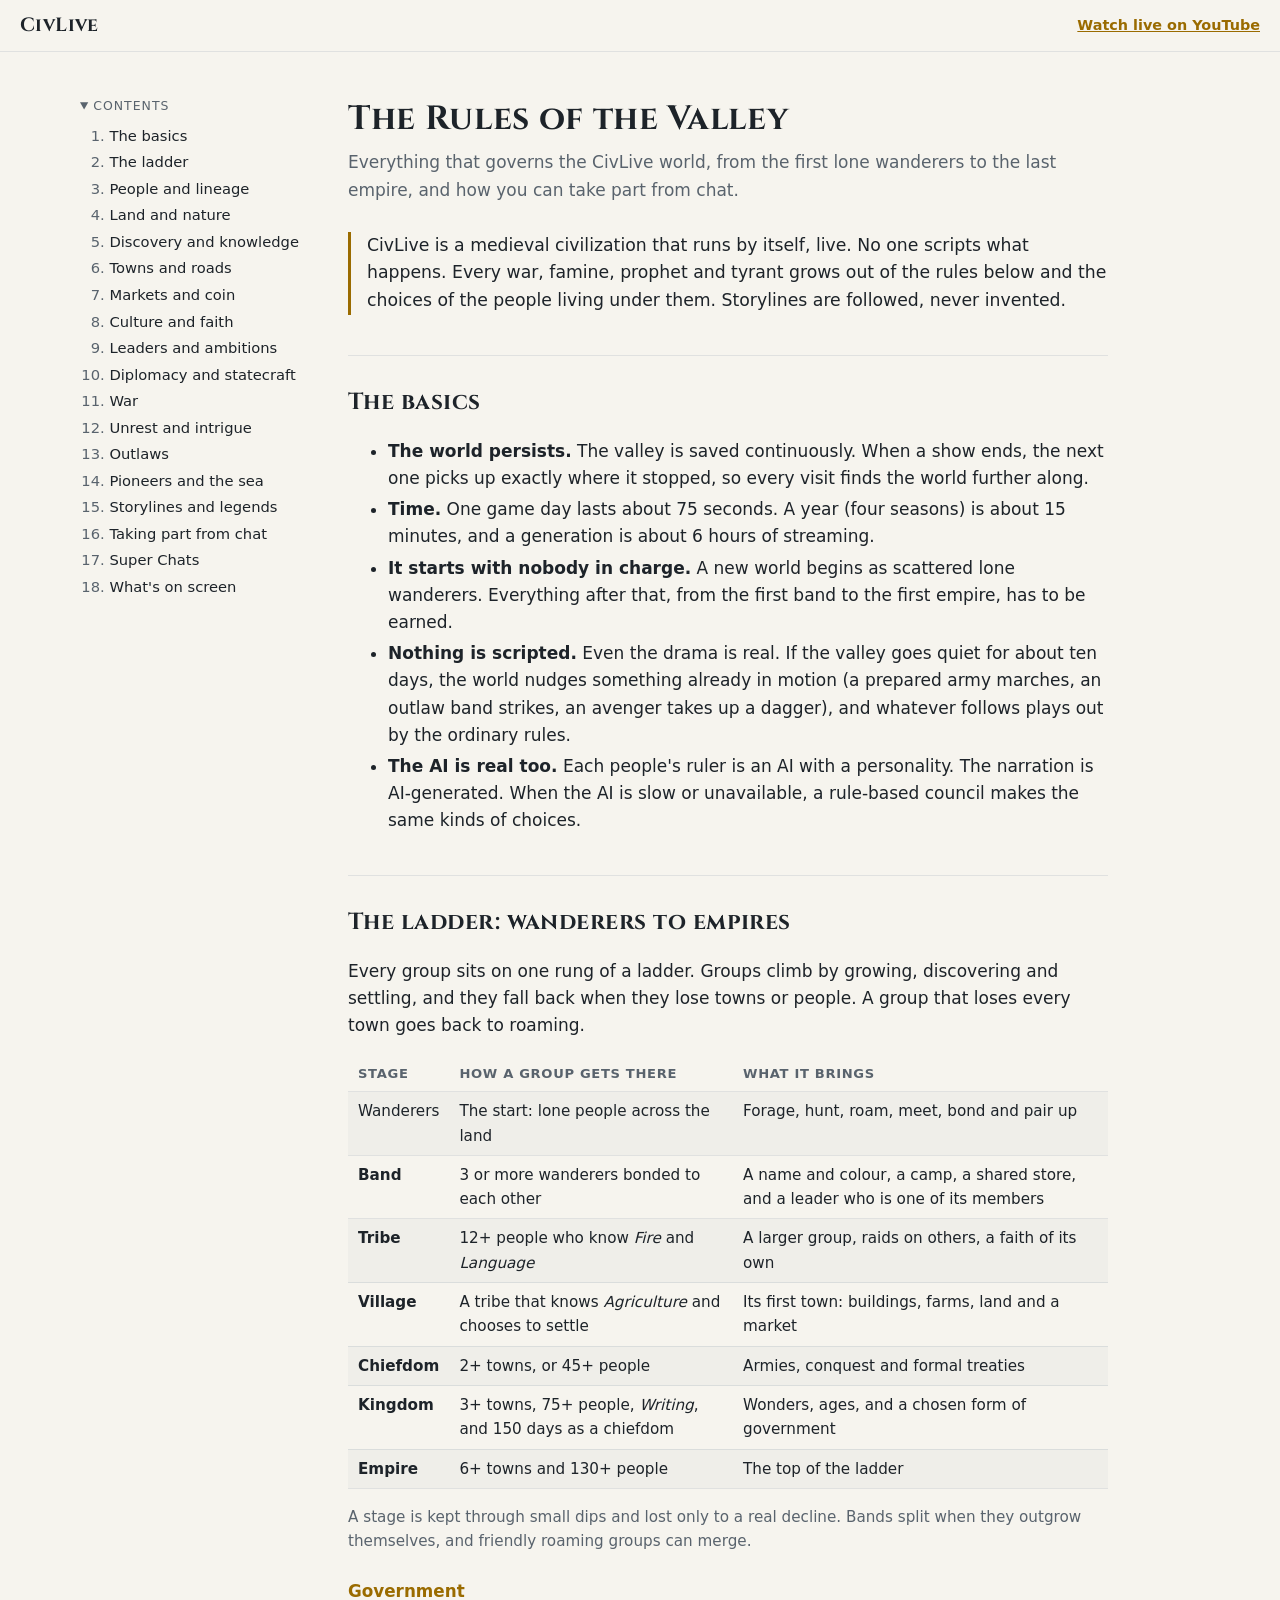
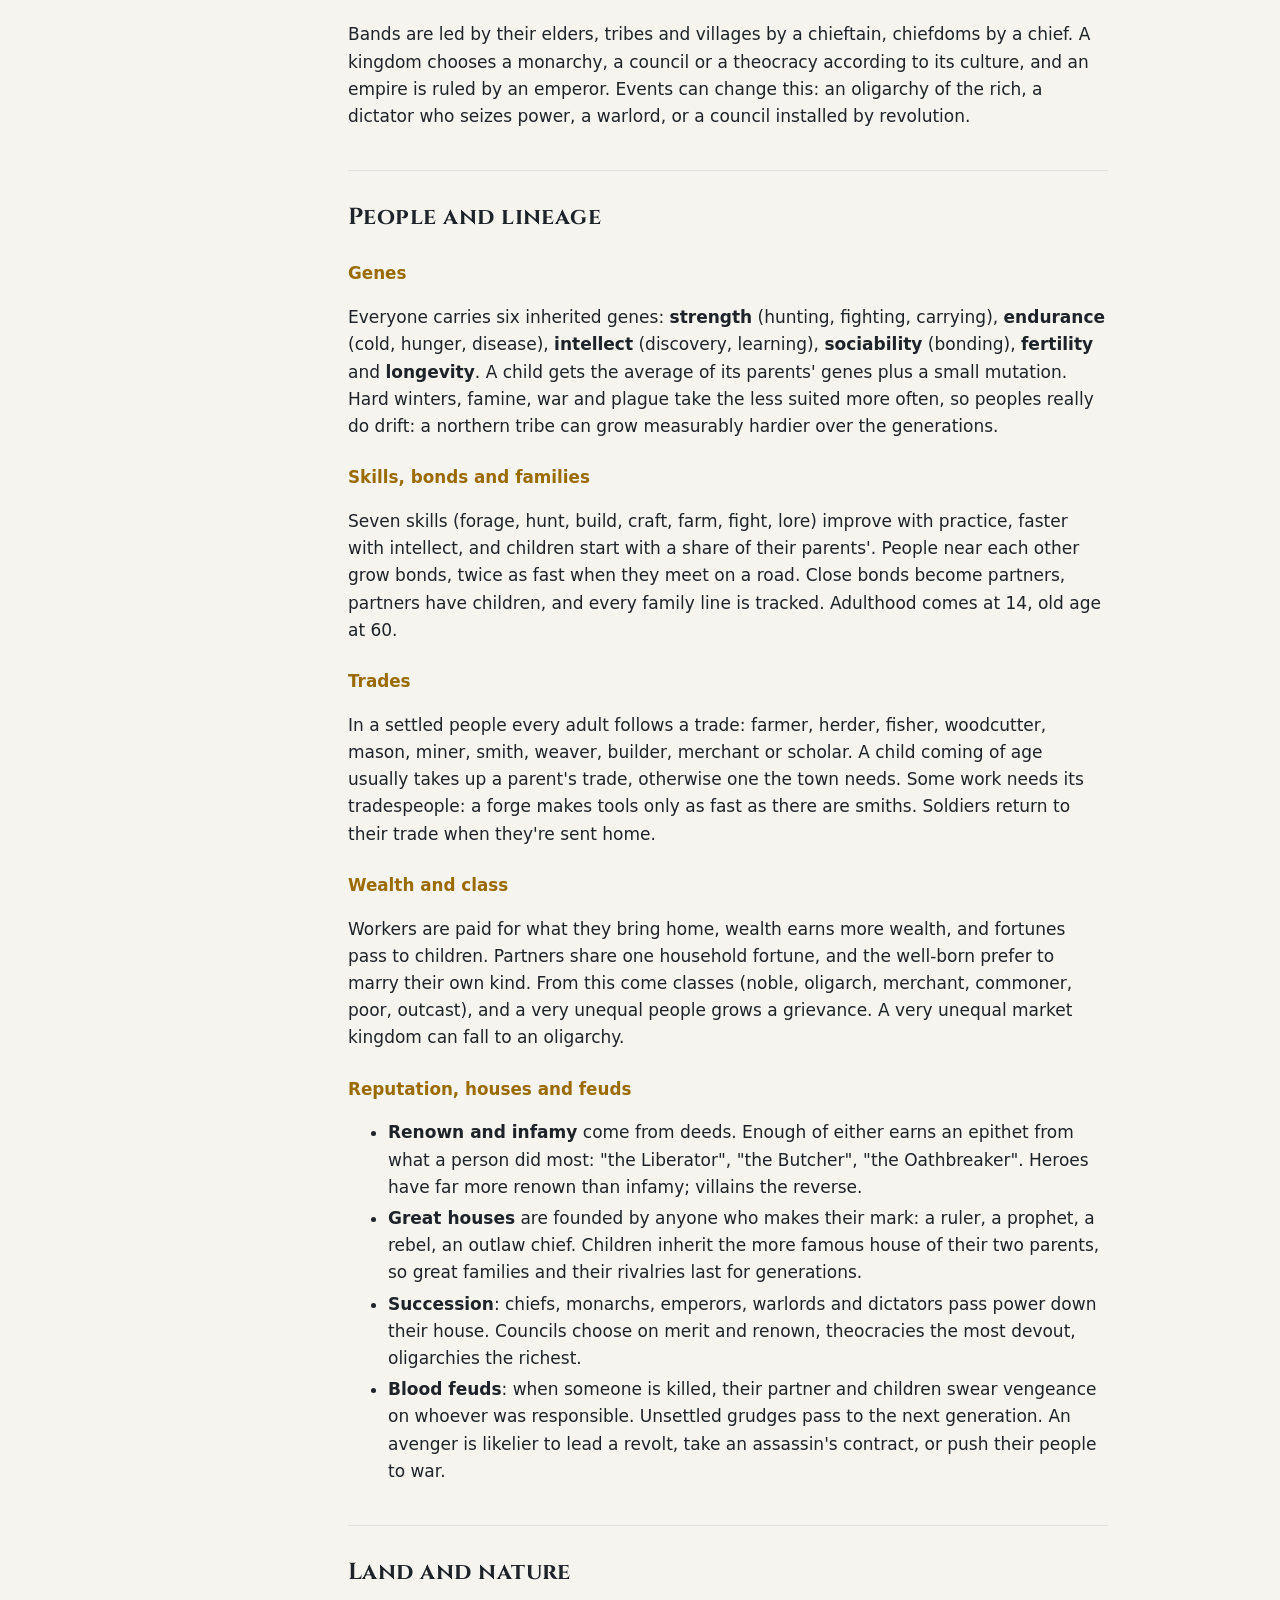
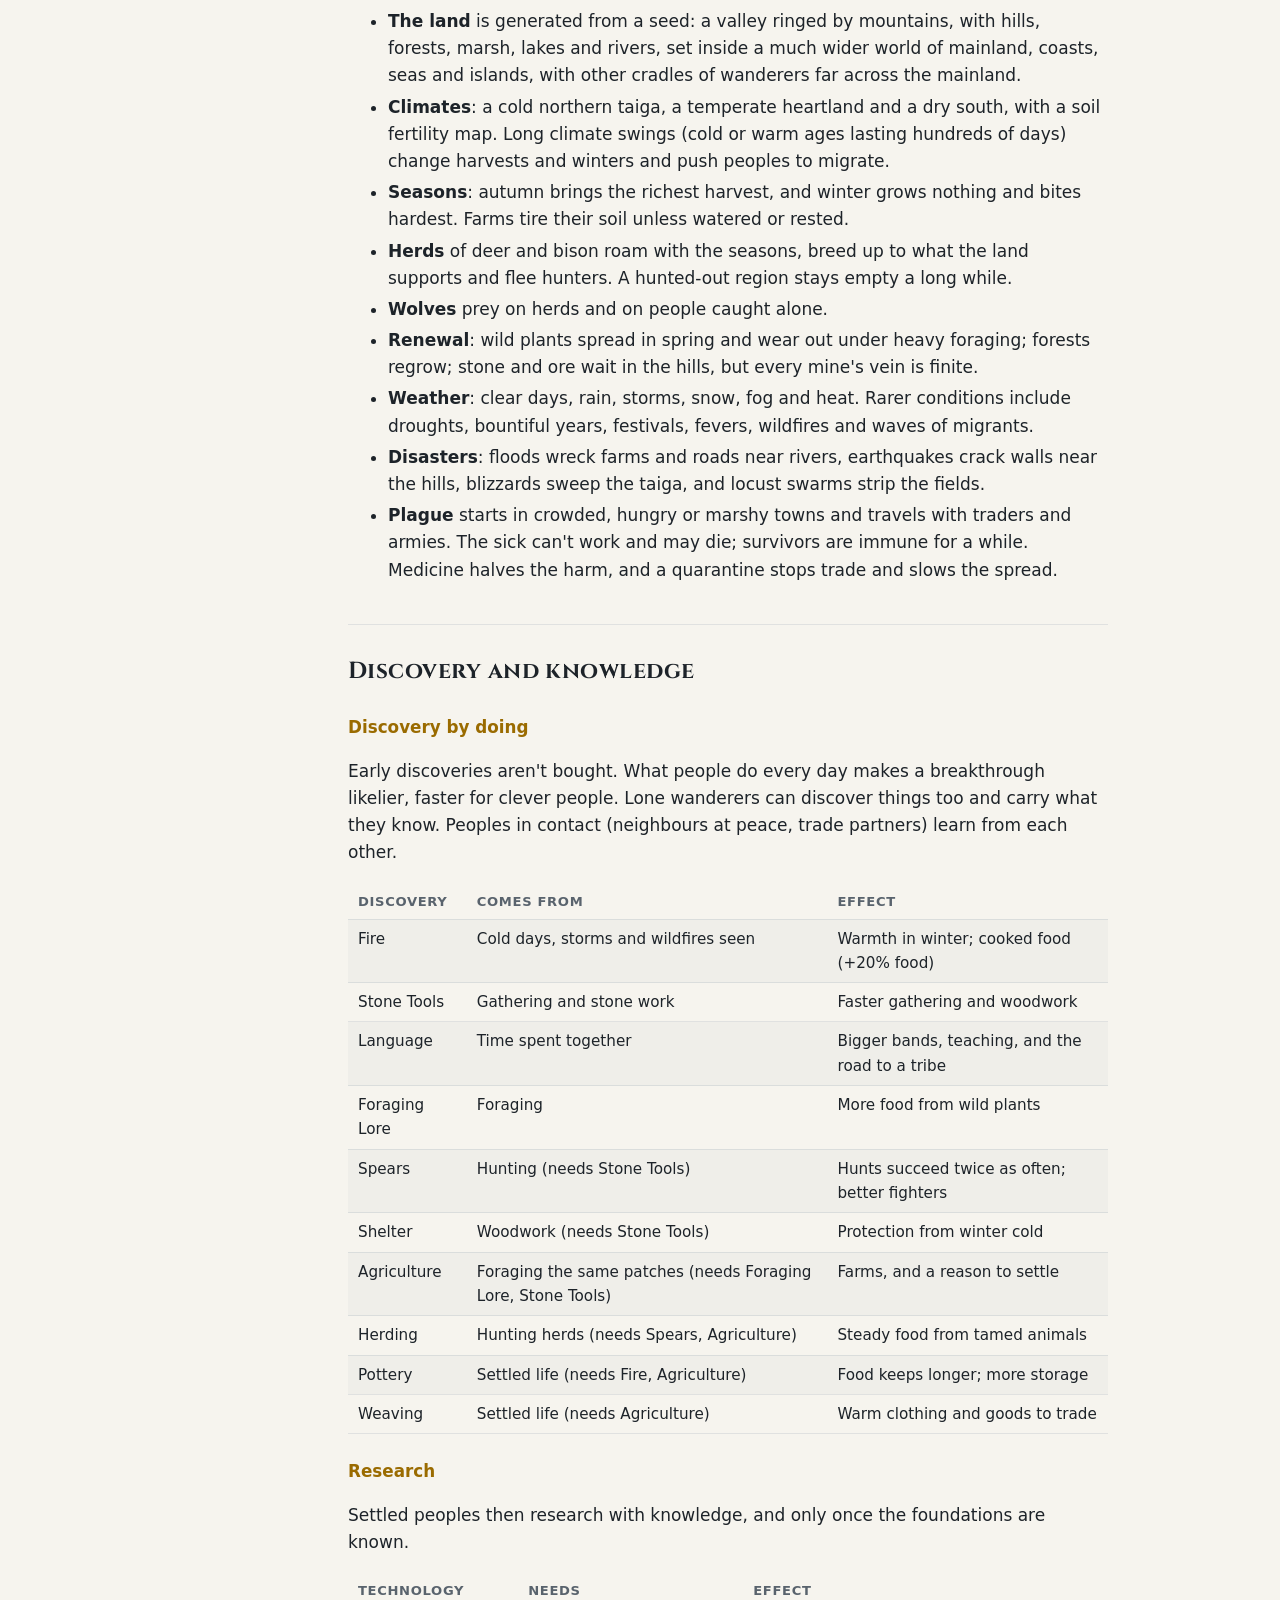
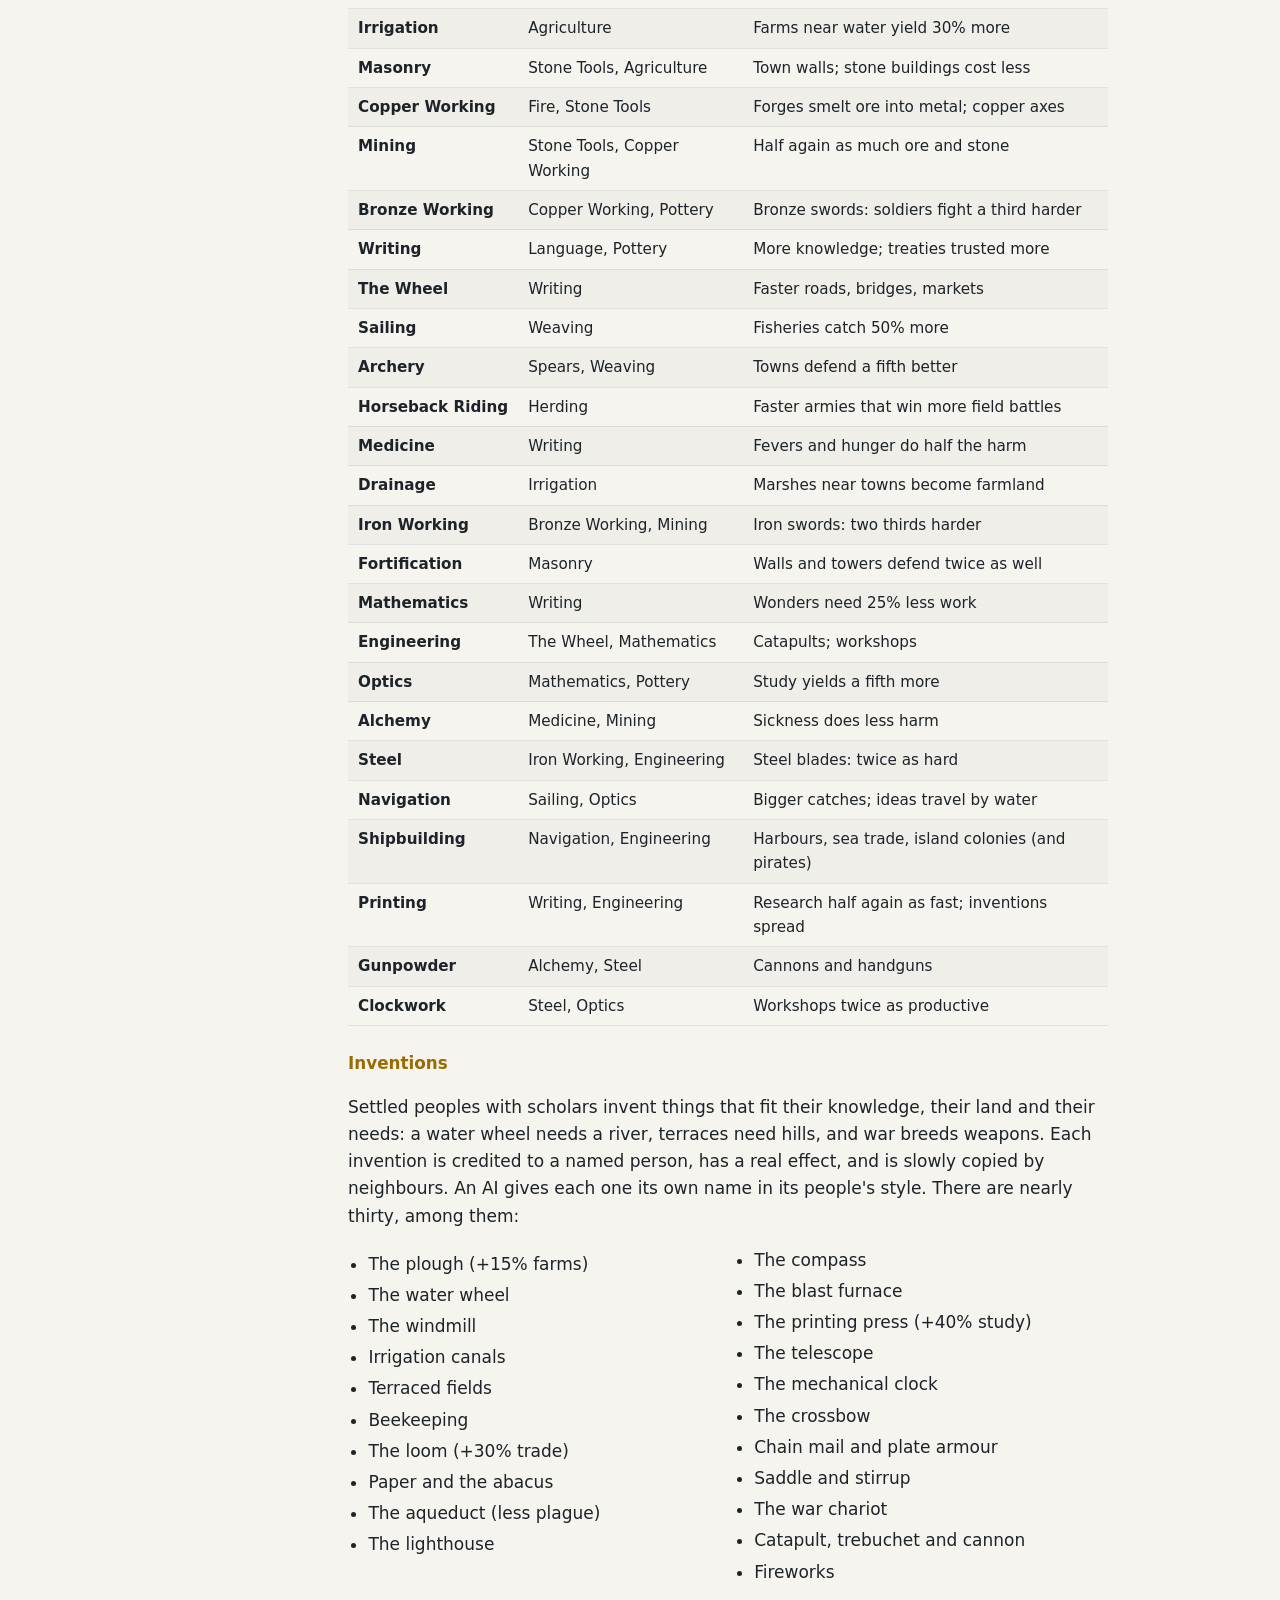
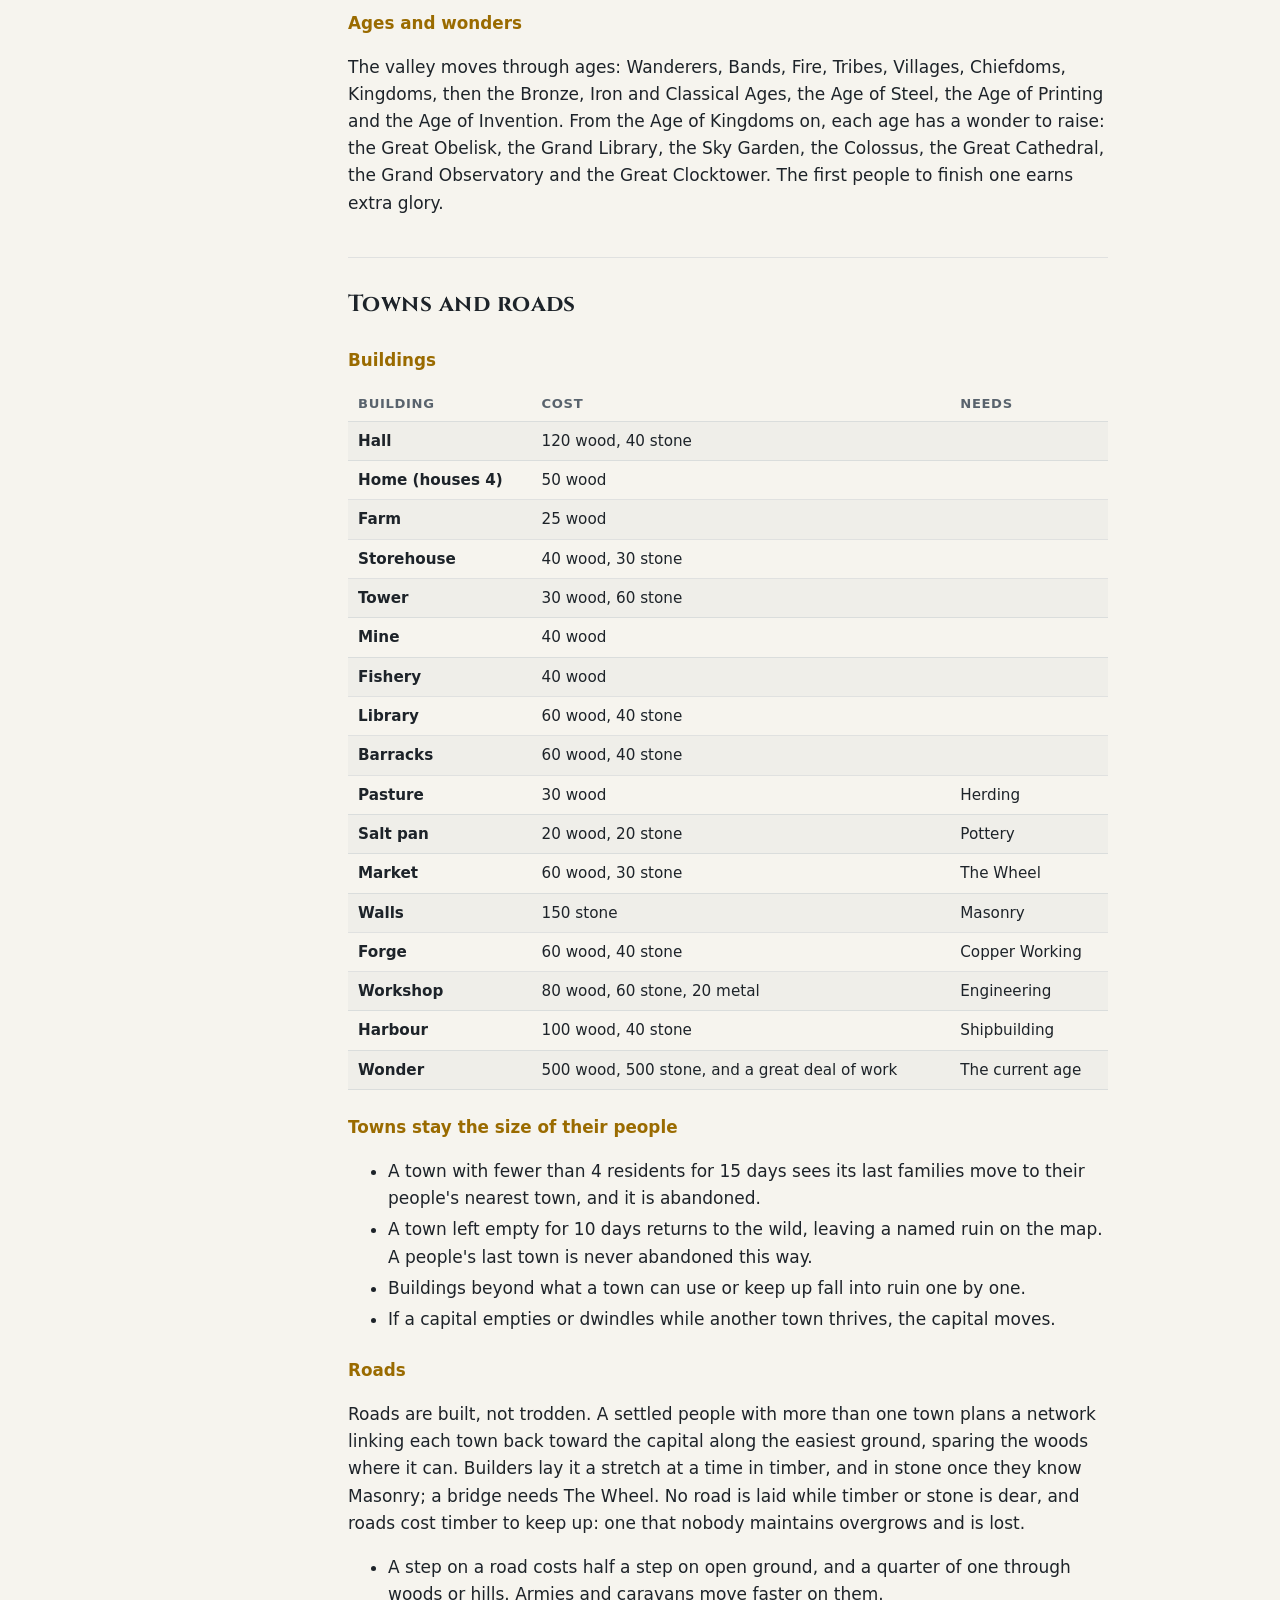
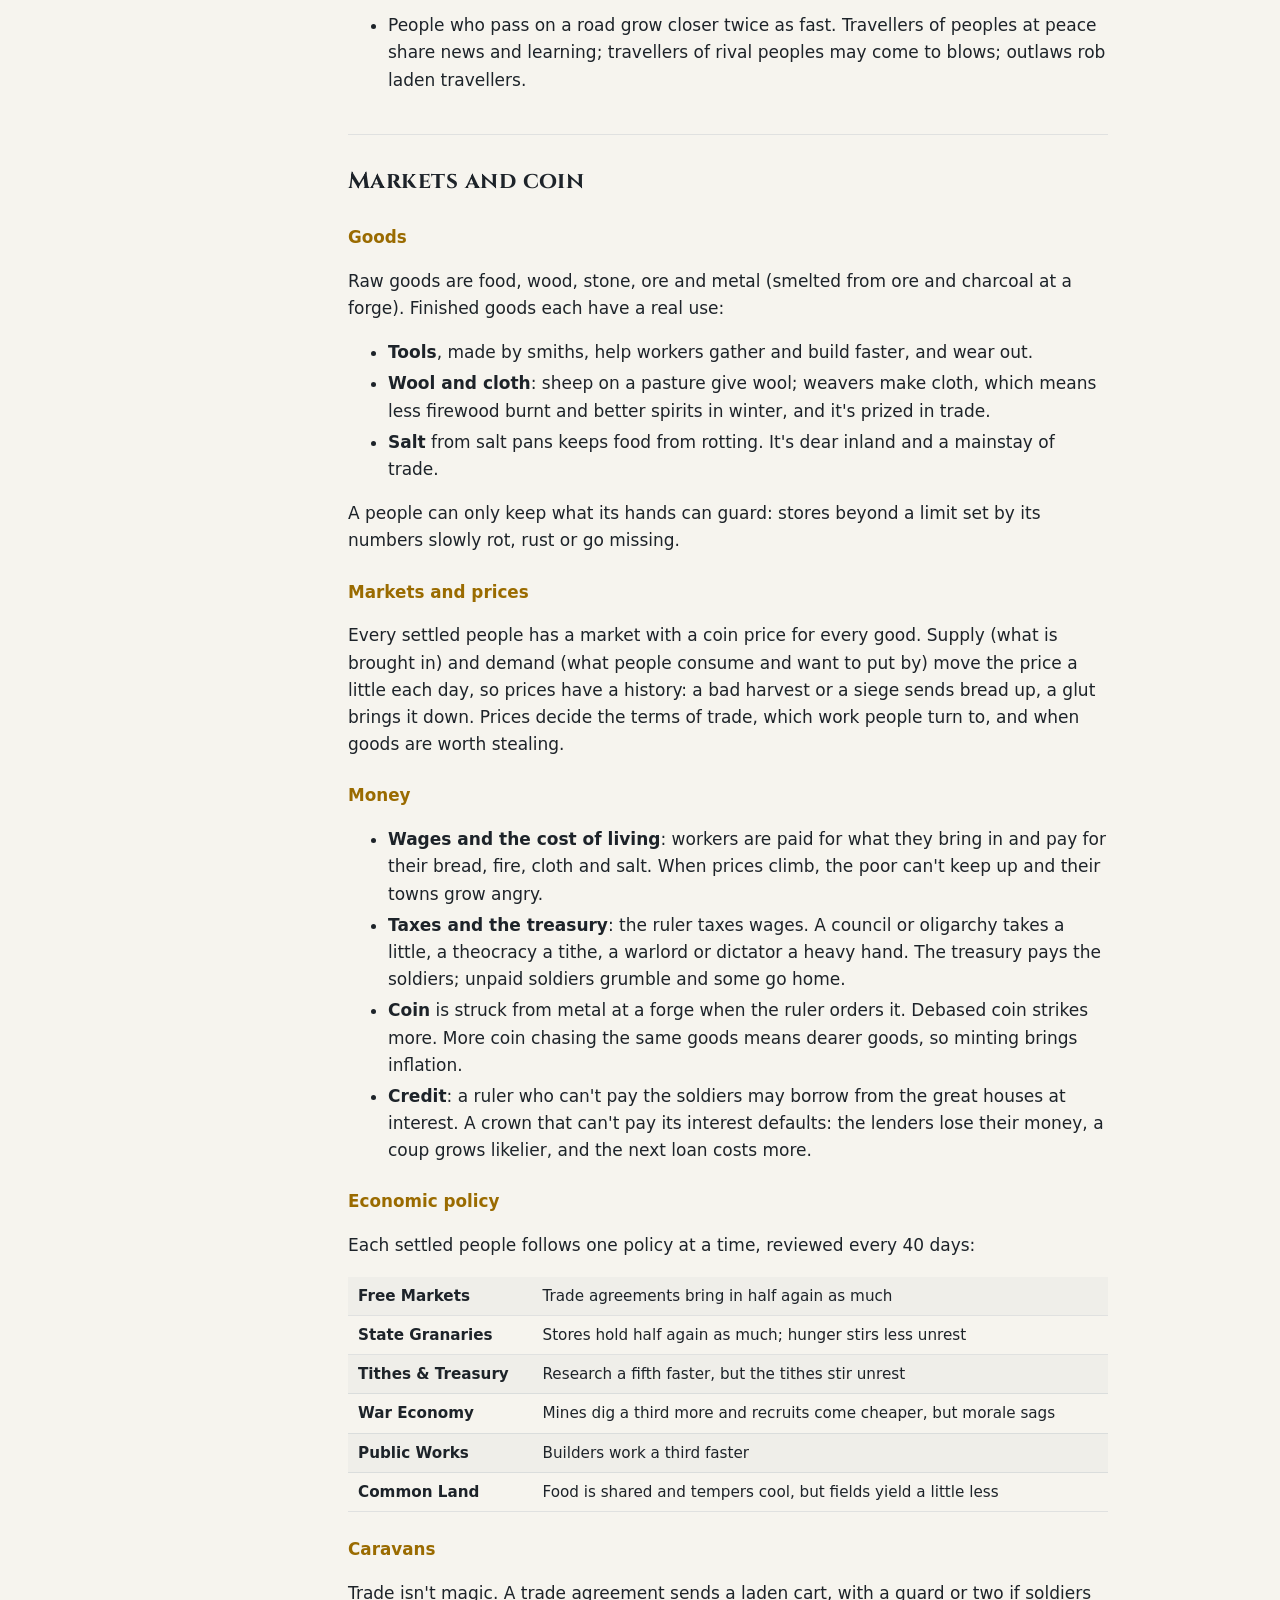
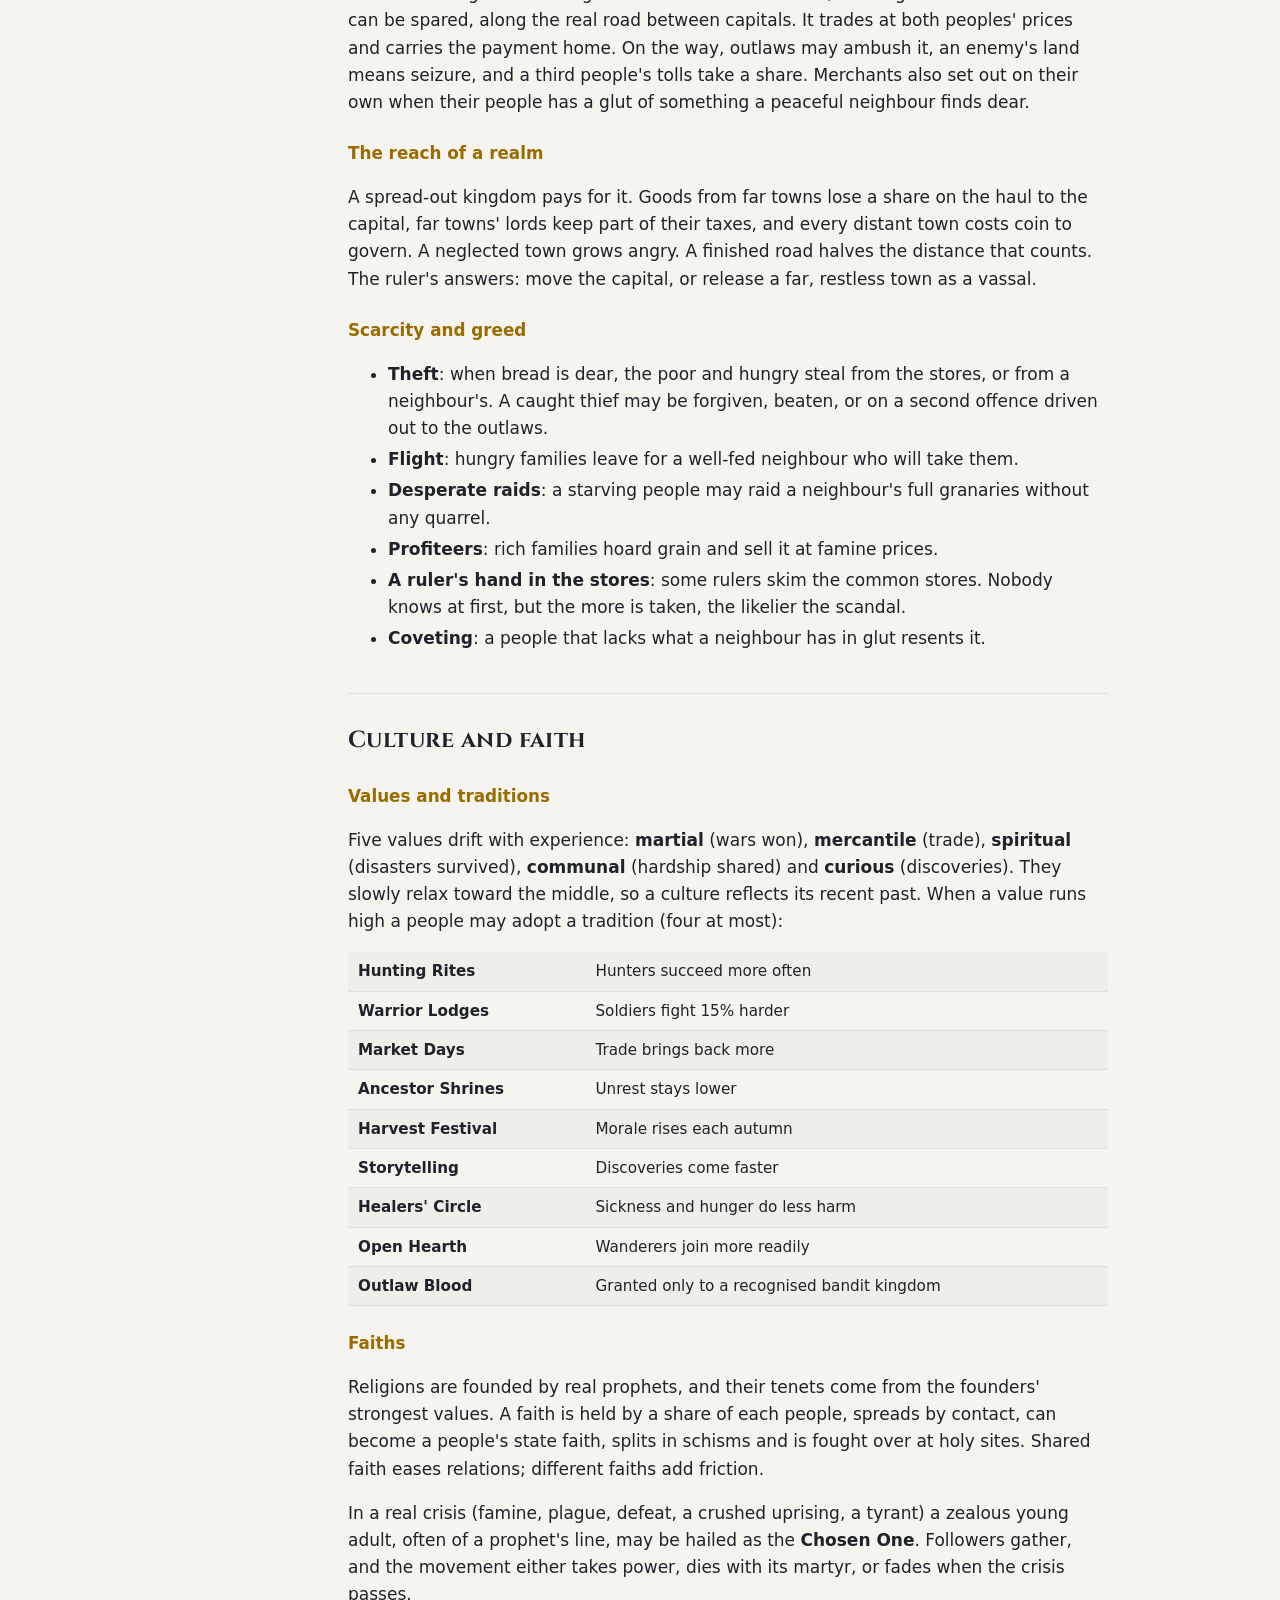
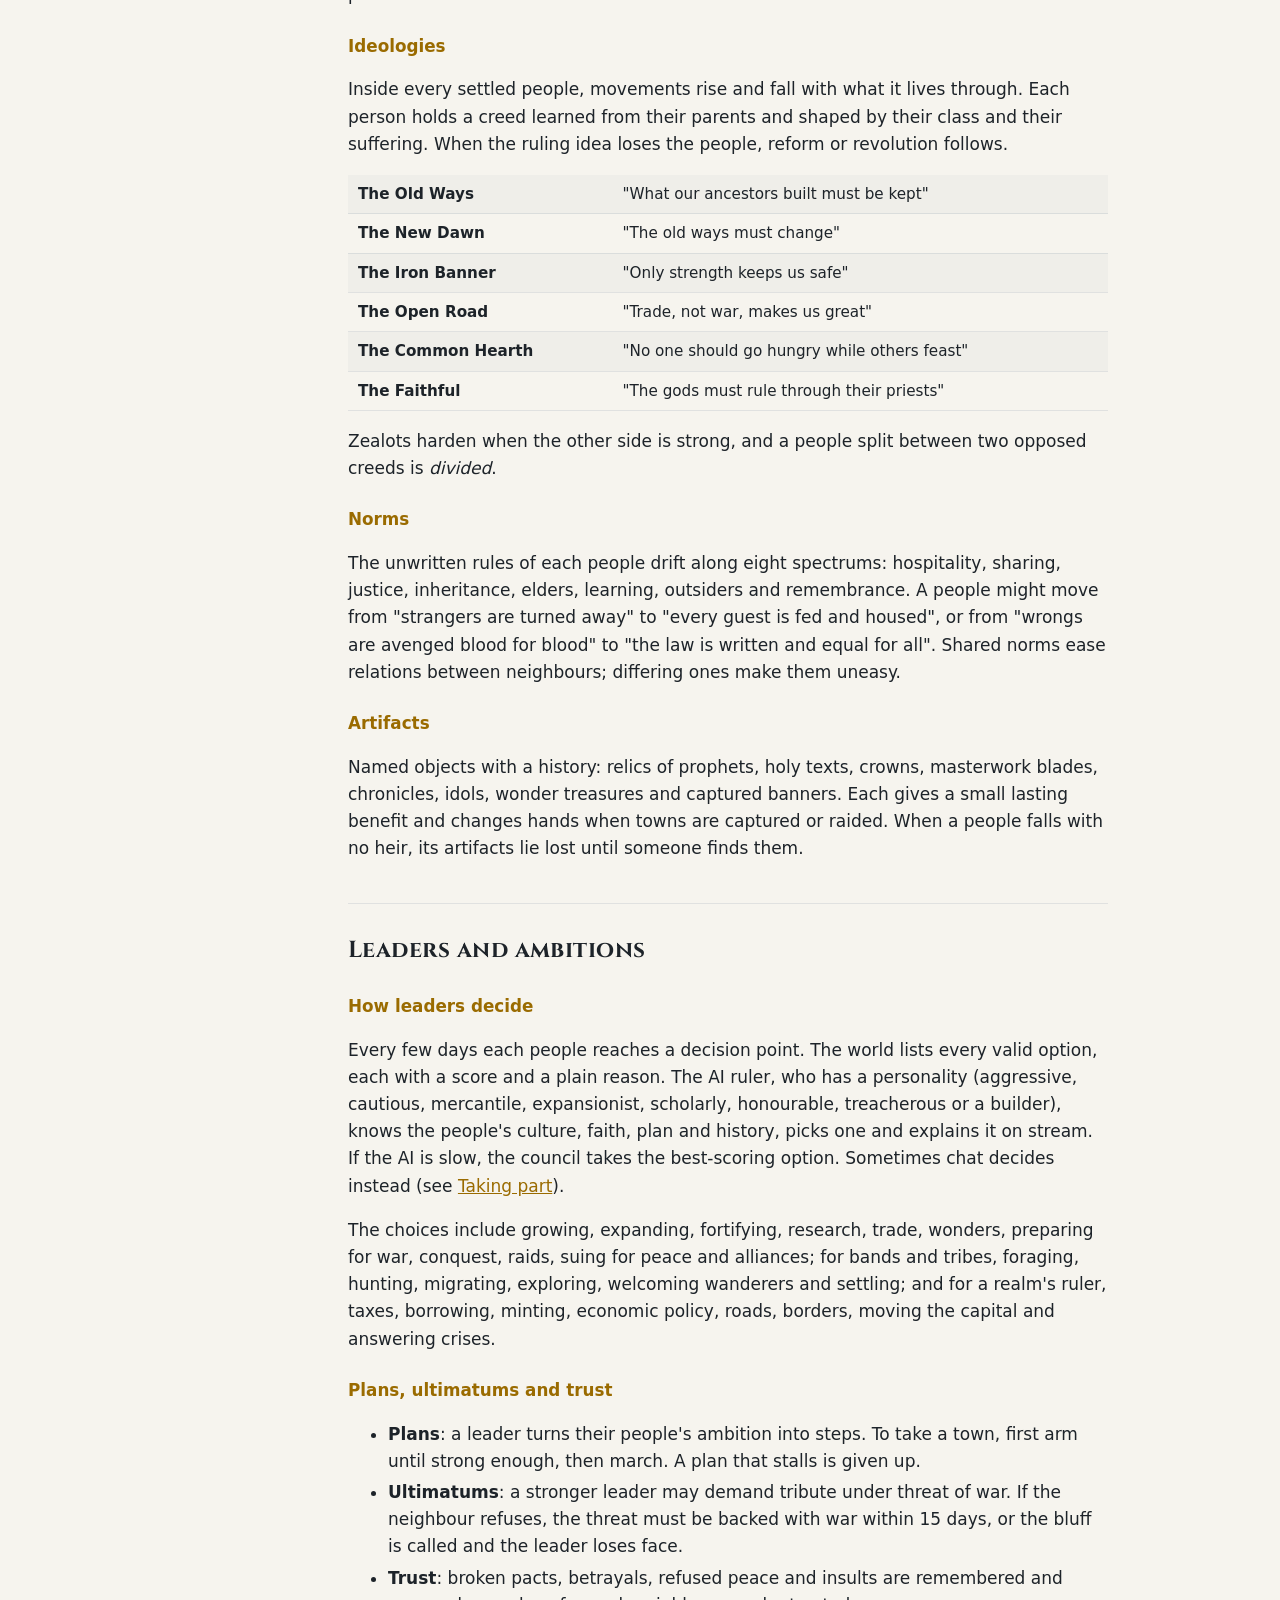
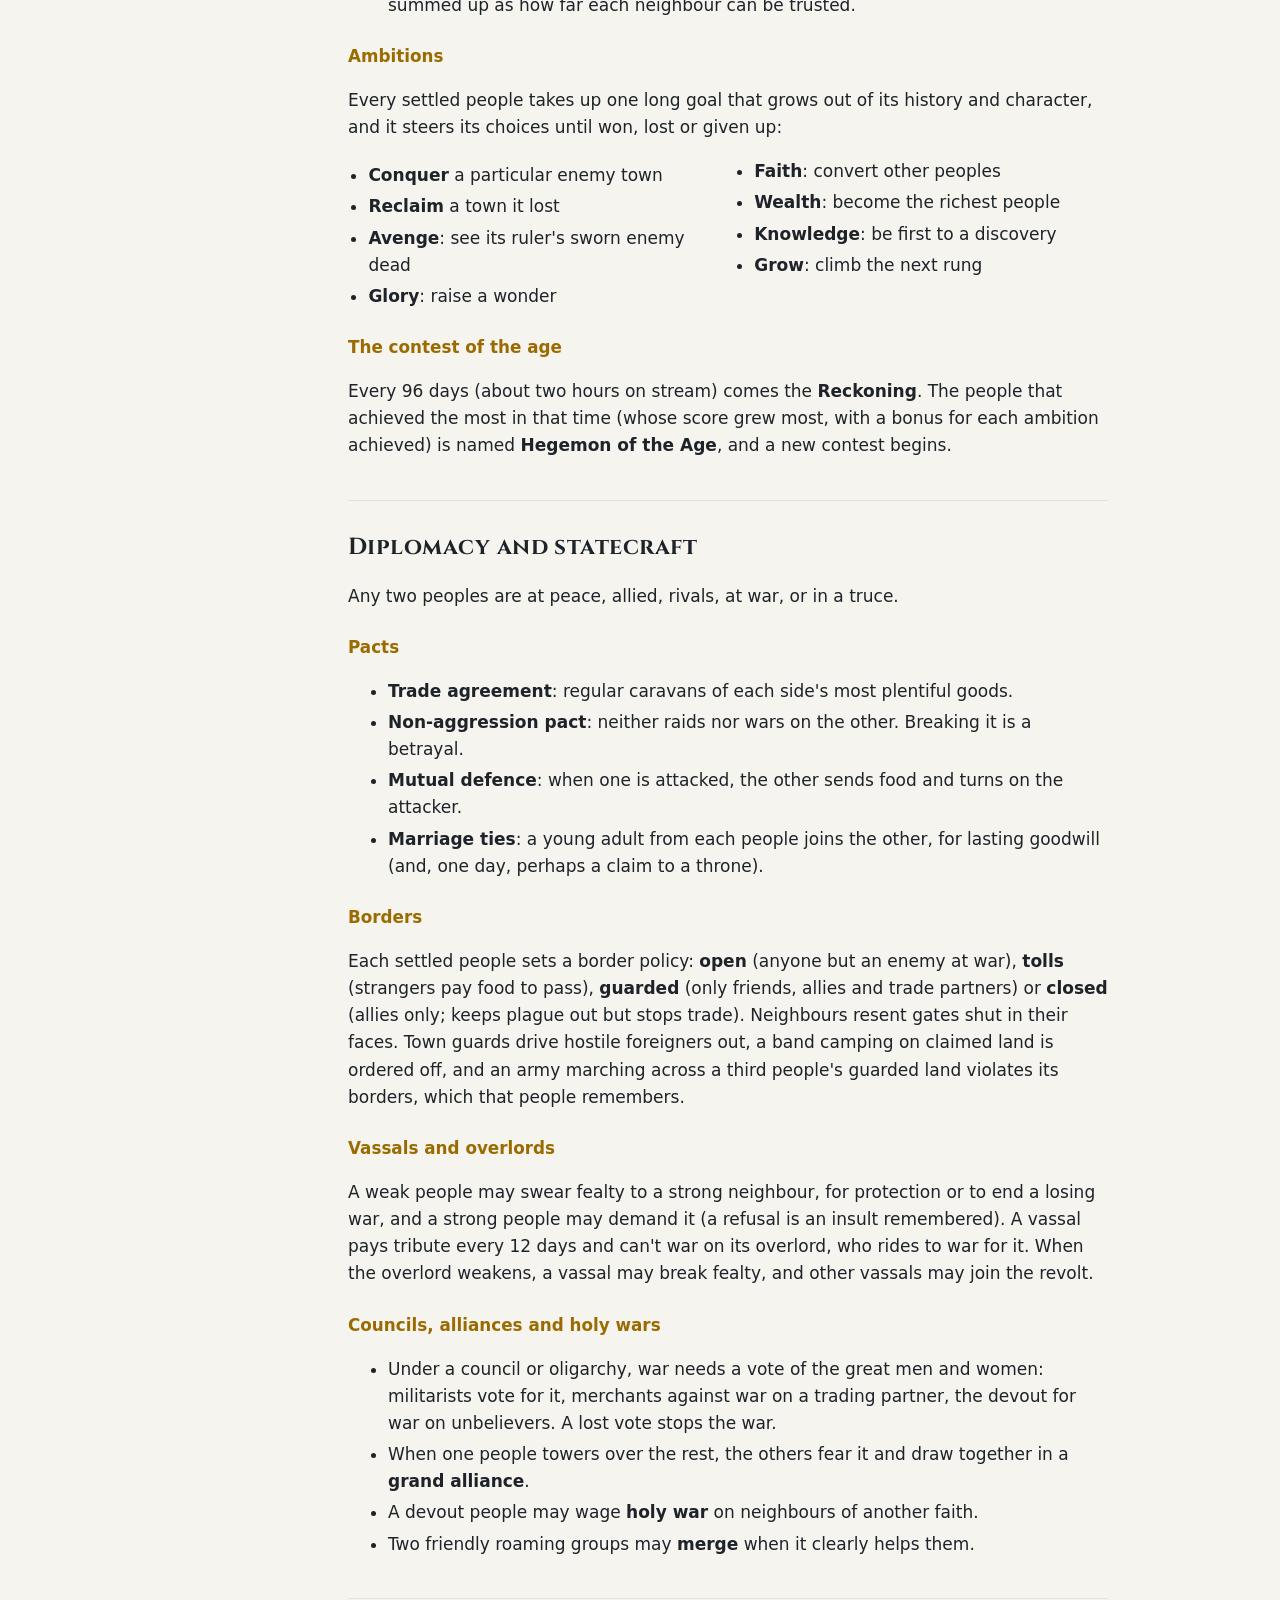
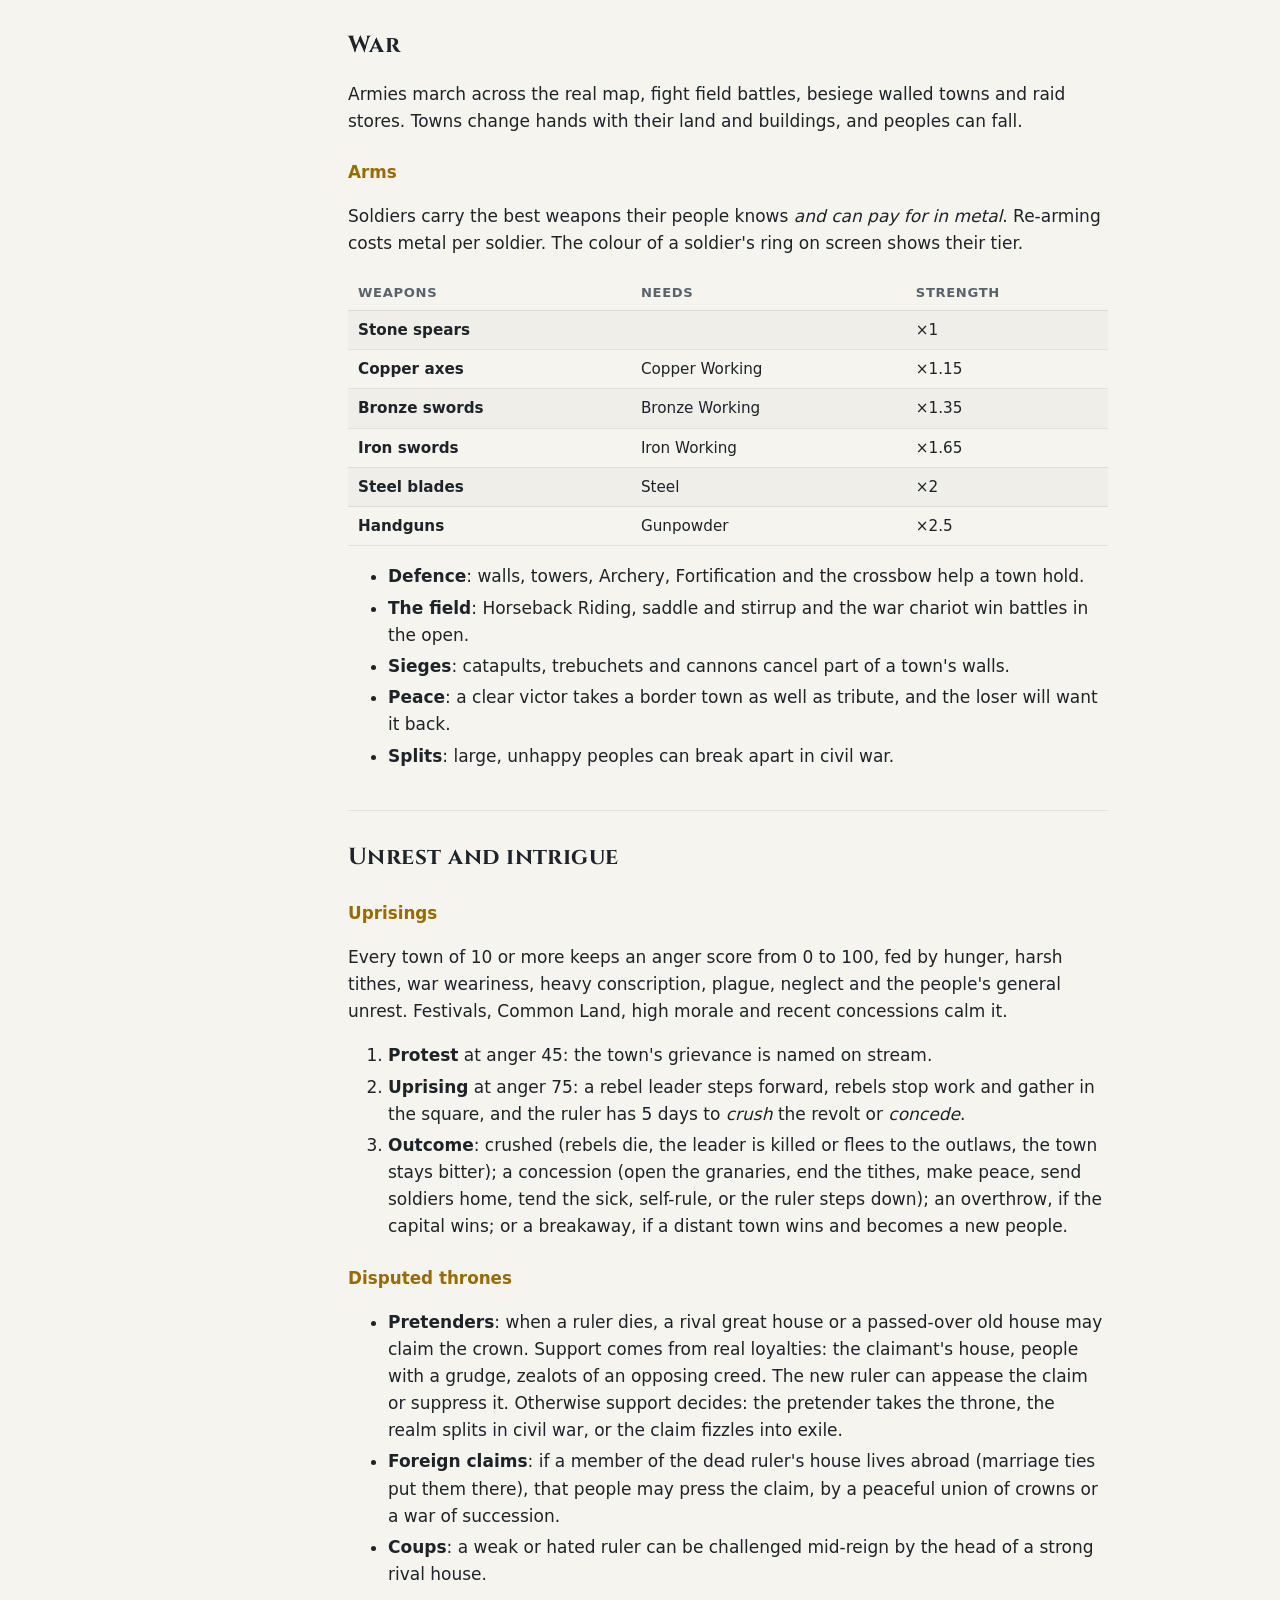
==== commit 15f01583: "Privacy policy: 30-day retention; plain-text YouTube links For the YouTube API Services compliance r" ====
--- a/guide.html
+++ b/guide.html
@@ -12,7 +12,7 @@
 <body class="guide">
 <header class="guide-head">
   <a class="home" href="index.html">CivLive</a>
-  <a class="watch small" href="https://www.youtube.com/@CivLive">▶ Watch live</a>
+  <a class="watch small" href="https://www.youtube.com/@CivLive">Watch live on YouTube</a>
 </header>
 
 <div class="guide-wrap">
@@ -740,7 +740,9 @@
 
 <h3>Your namesake</h3>
 <p>The first time you chat during a show, the next baby born in the valley may be named after you
-(your display name, moderated). Type <code>!me</code> to follow their life.</p>
+(your display name, moderated). Type <code>!me</code> to follow their life. The link to you lasts
+30 days after you last chat; chat again to keep it, or the baby takes a name of the valley's own
+(see the <a href="privacy.html">privacy policy</a>).</p>
 
 <h3>Predictions</h3>
 <p>One question is open at a time, drawn from the state of the world (who settles the first village,
@@ -756,7 +758,7 @@
 <div class="table-scroll">
 <table class="cmds">
 <tbody>
-<tr><td><code>!adopt [name]</code></td><td>Adopt a villager (a particular unadopted one, if you name them). Their partner, children, discoveries, leadership and death are announced with your name, and when they die the adoption passes to their eldest living child, so you follow a family line across generations.</td></tr>
+<tr><td><code>!adopt [name]</code></td><td>Adopt a villager (a particular unadopted one, if you name them). Their partner, children, discoveries, leadership and death are announced with your name, and when they die the adoption passes to their eldest living child, so you follow a family line across generations. Your credit lasts 30 days after you last chat or send a Super Chat; taking part again keeps it going.</td></tr>
 <tr><td><code>!bless &lt;group&gt;</code></td><td>More food from every harvest and hunt, and spirits lifted</td></tr>
 <tr><td><code>!inspire &lt;group&gt;</code></td><td>Discoveries come twice as fast for a while</td></tr>
 <tr><td><code>!births &lt;group&gt;</code></td><td>A season of births</td></tr>
--- a/style.css
+++ b/style.css
@@ -6,7 +6,7 @@
 .tag { color: var(--muted); margin: 0 0 28px; } a { color: var(--accent); }
 footer { margin-top: 48px; color: var(--muted); font-size: 0.9rem; }
 li { margin: 4px 0; }
-.watch { display: inline-block; padding: 10px 18px; border-radius: 8px; background: #c4302b; color: #fff; font-weight: 600; text-decoration: none; }
+.watch { font-weight: 600; }   /* a plain link: no YouTube logo, red or play icon (YouTube branding guidelines) */
 
 /* guide.html: the rules of the valley */
 .guide { --line: rgba(154, 168, 181, 0.25); --panel: rgba(154, 168, 181, 0.08); }
@@ -14,7 +14,7 @@
 .guide-head { position: sticky; top: 0; z-index: 2; display: flex; align-items: center; justify-content: space-between;
   padding: 10px 20px; background: var(--bg); border-bottom: 1px solid var(--line); }
 .guide-head .home { color: var(--fg); text-decoration: none; font-size: 1.2rem; font-weight: 700; }
-.watch.small { padding: 6px 12px; font-size: 0.9rem; }
+.watch.small { font-size: 0.9rem; }
 .guide-wrap { max-width: 1120px; margin: 0 auto; padding: 0 20px; display: grid; grid-template-columns: 220px minmax(0, 1fr); gap: 48px; }
 .toc { position: sticky; top: 64px; align-self: start; max-height: calc(100vh - 80px); overflow-y: auto; padding: 32px 0; font-size: 0.92rem; }
 .toc summary { color: var(--muted); text-transform: uppercase; font-size: 0.78rem; letter-spacing: 0.08em; cursor: pointer; margin-bottom: 8px; }
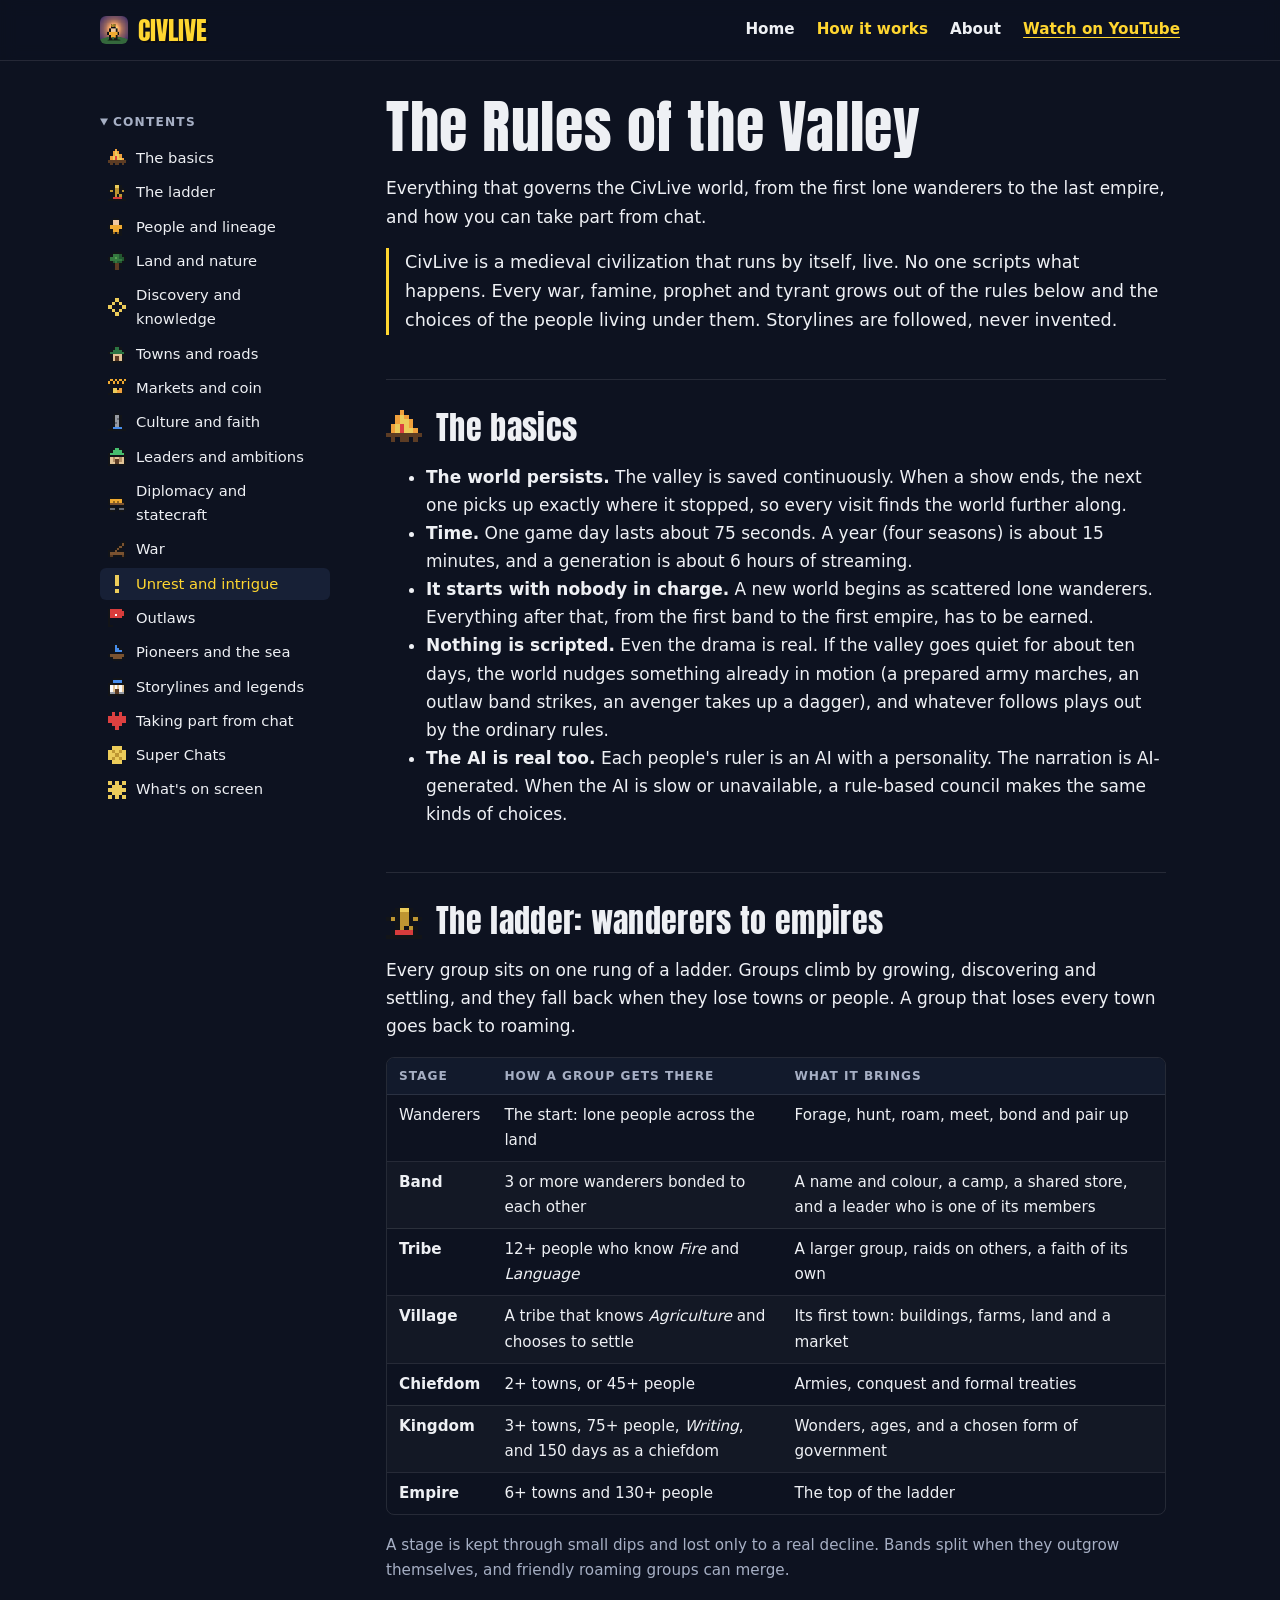
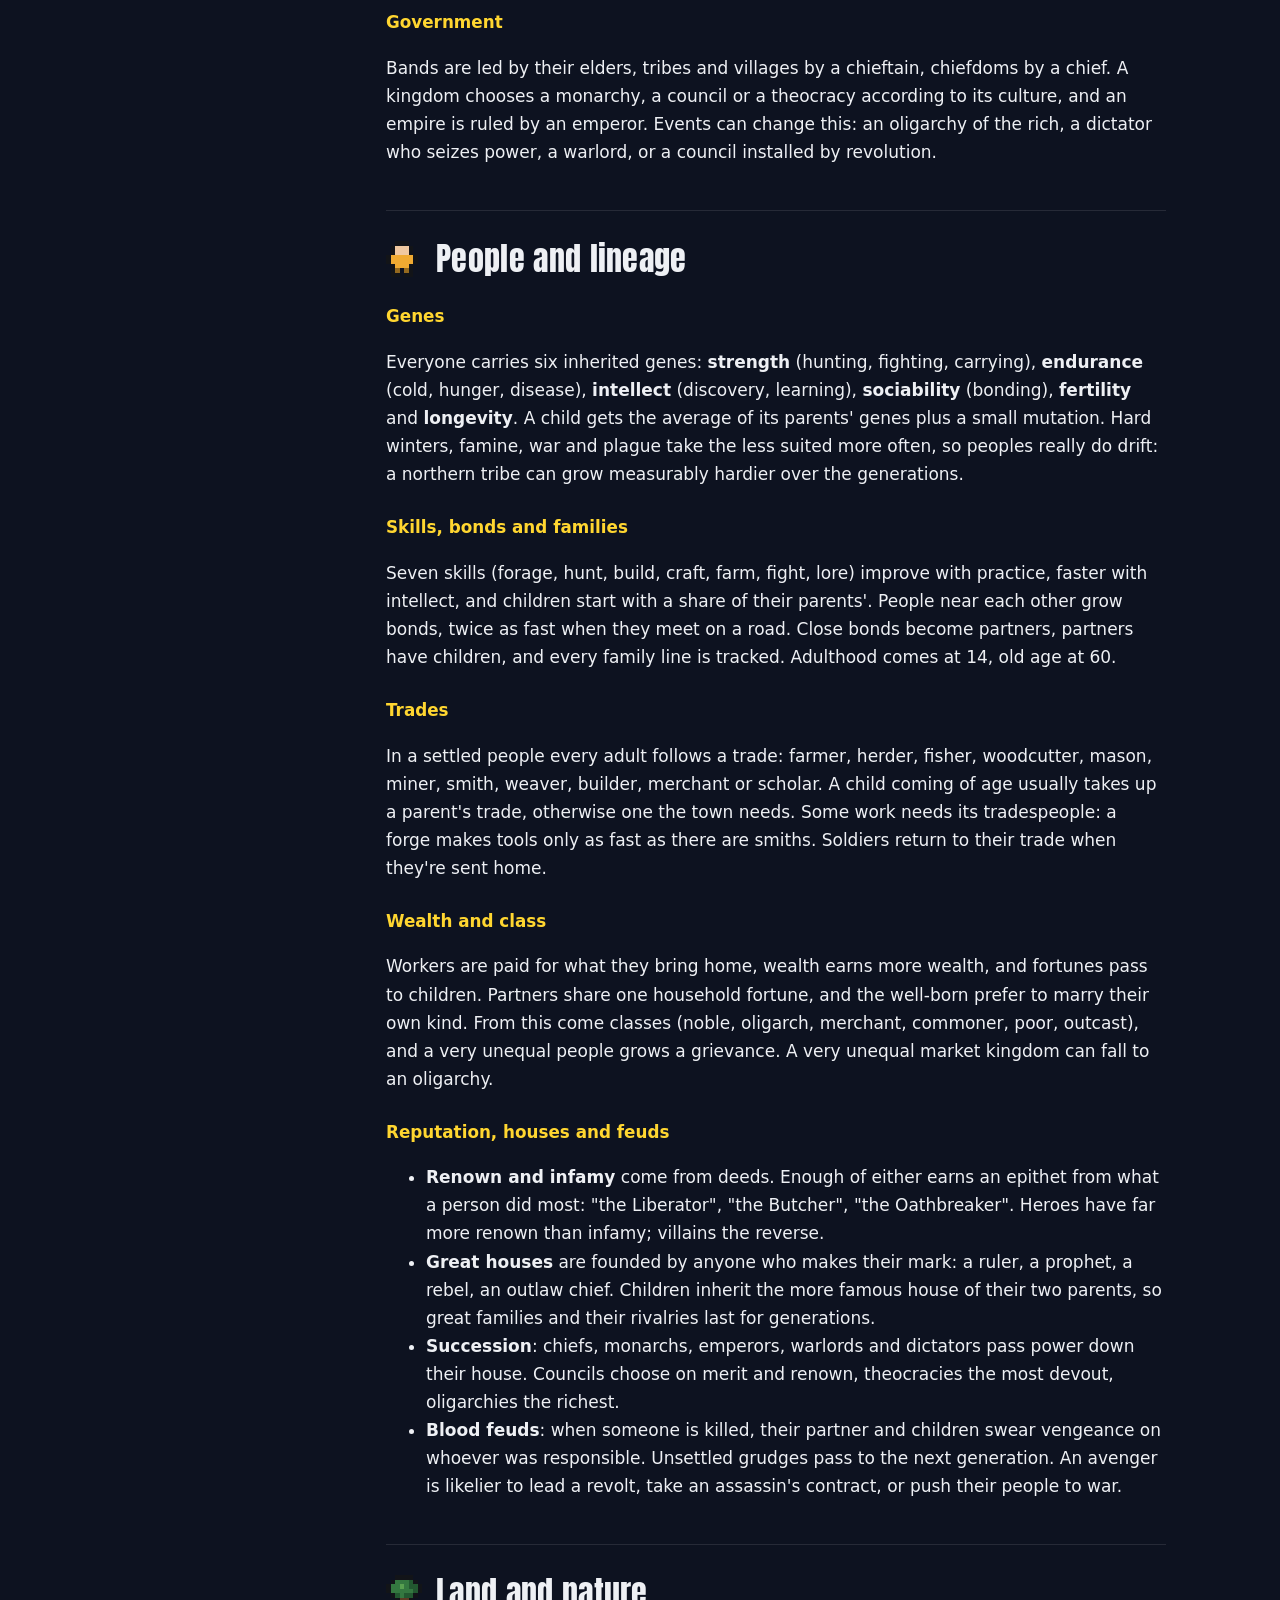
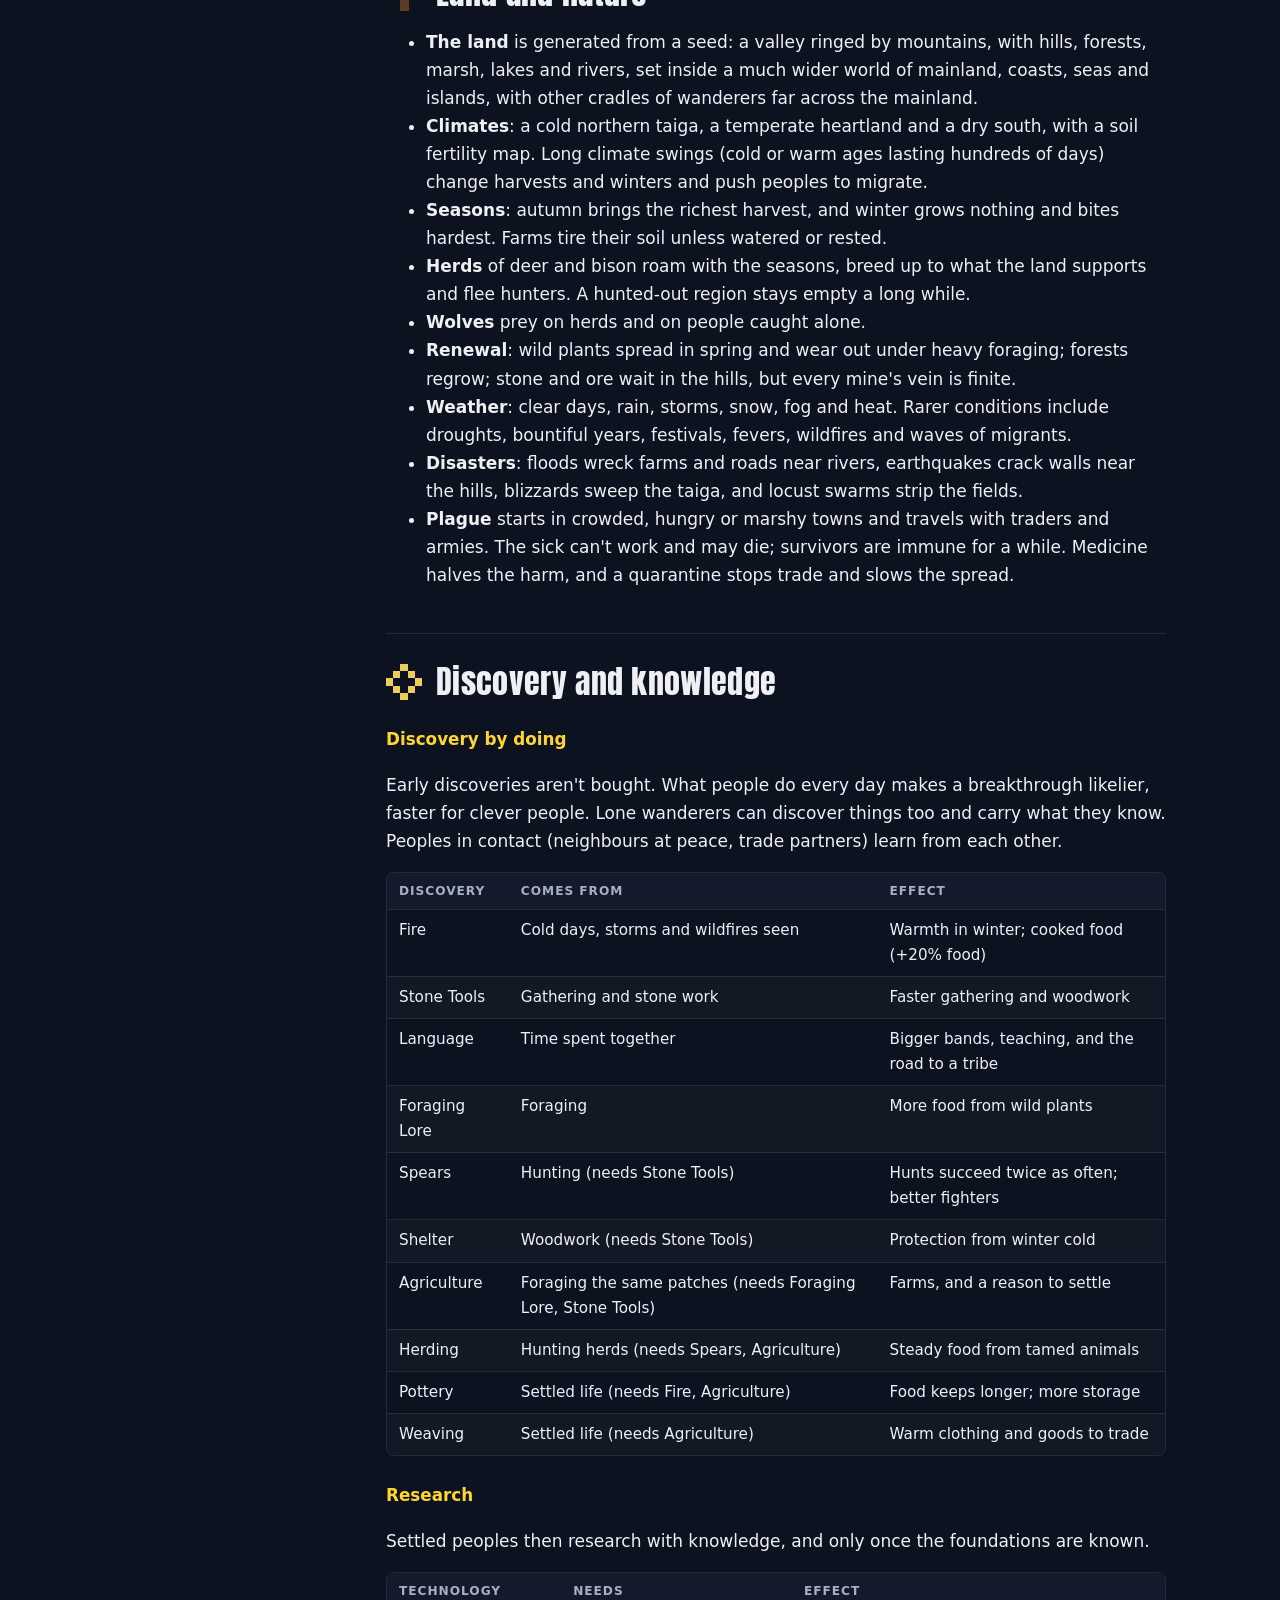
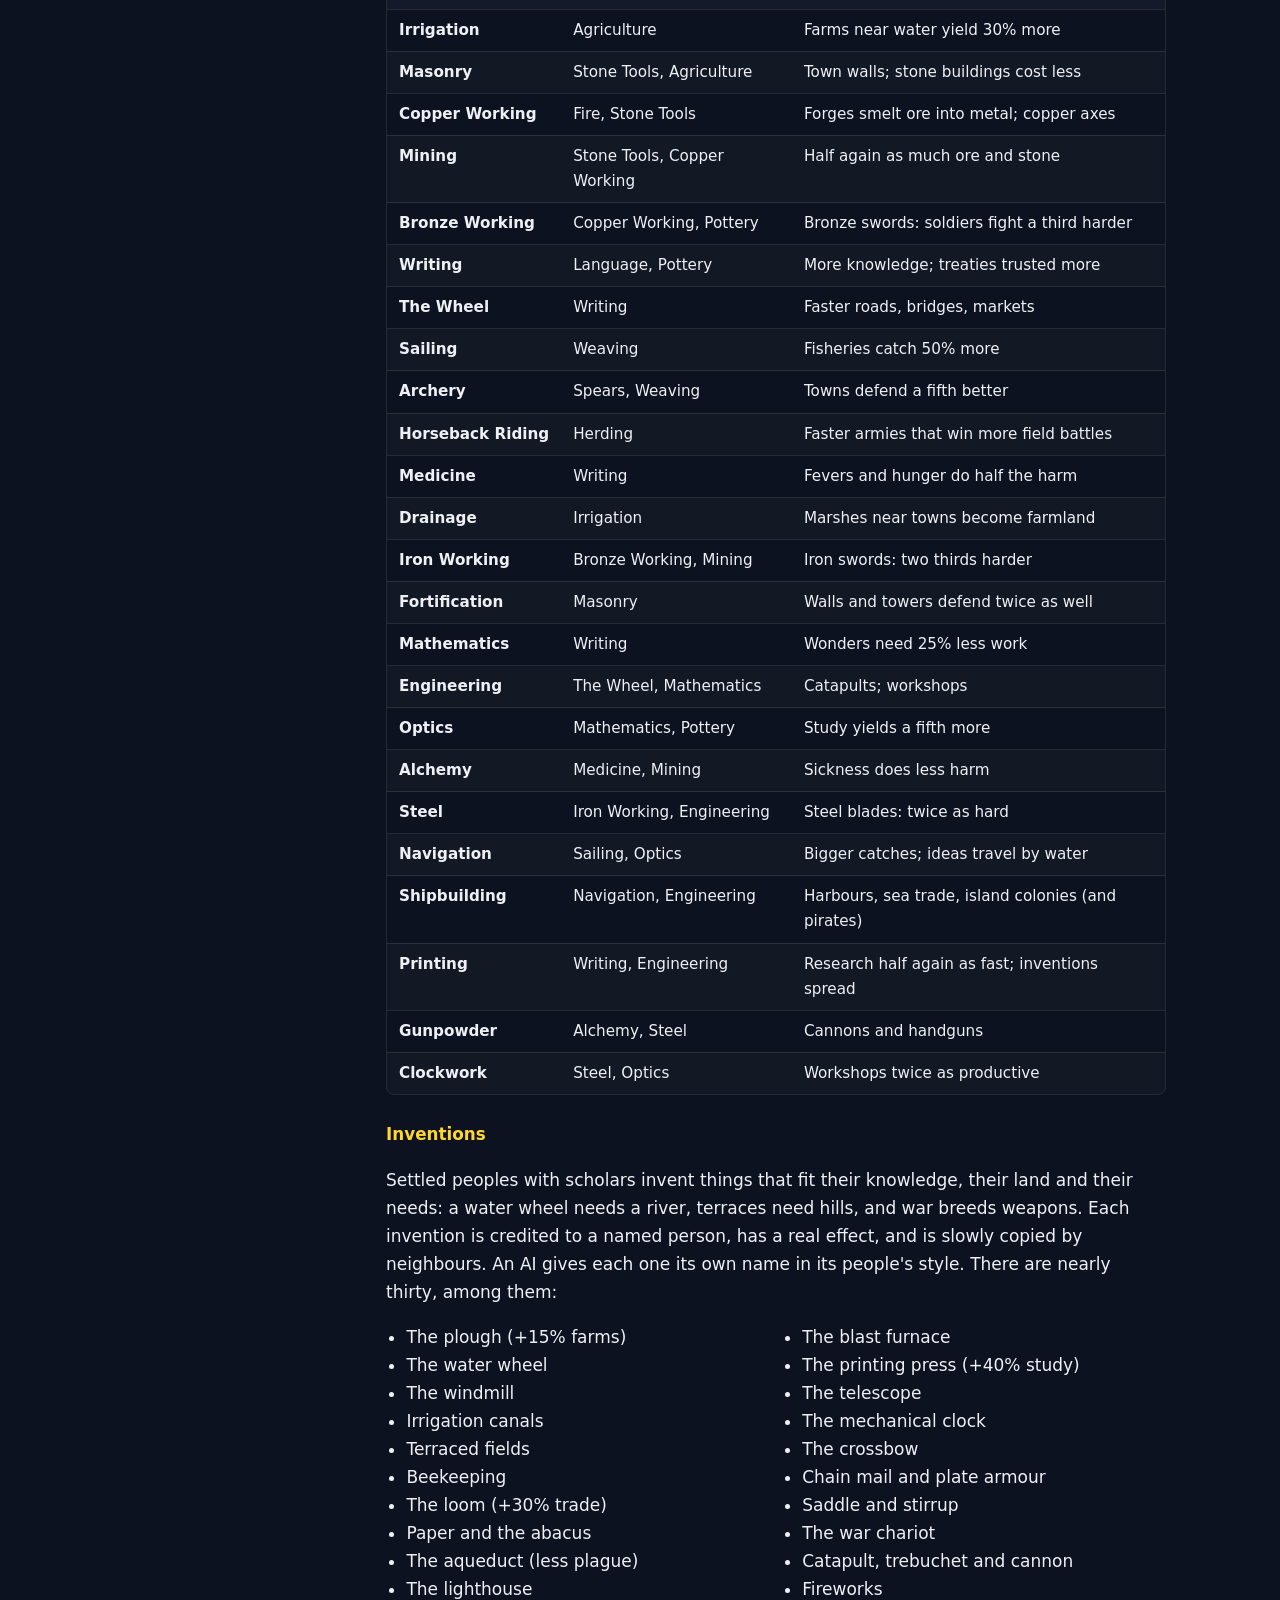
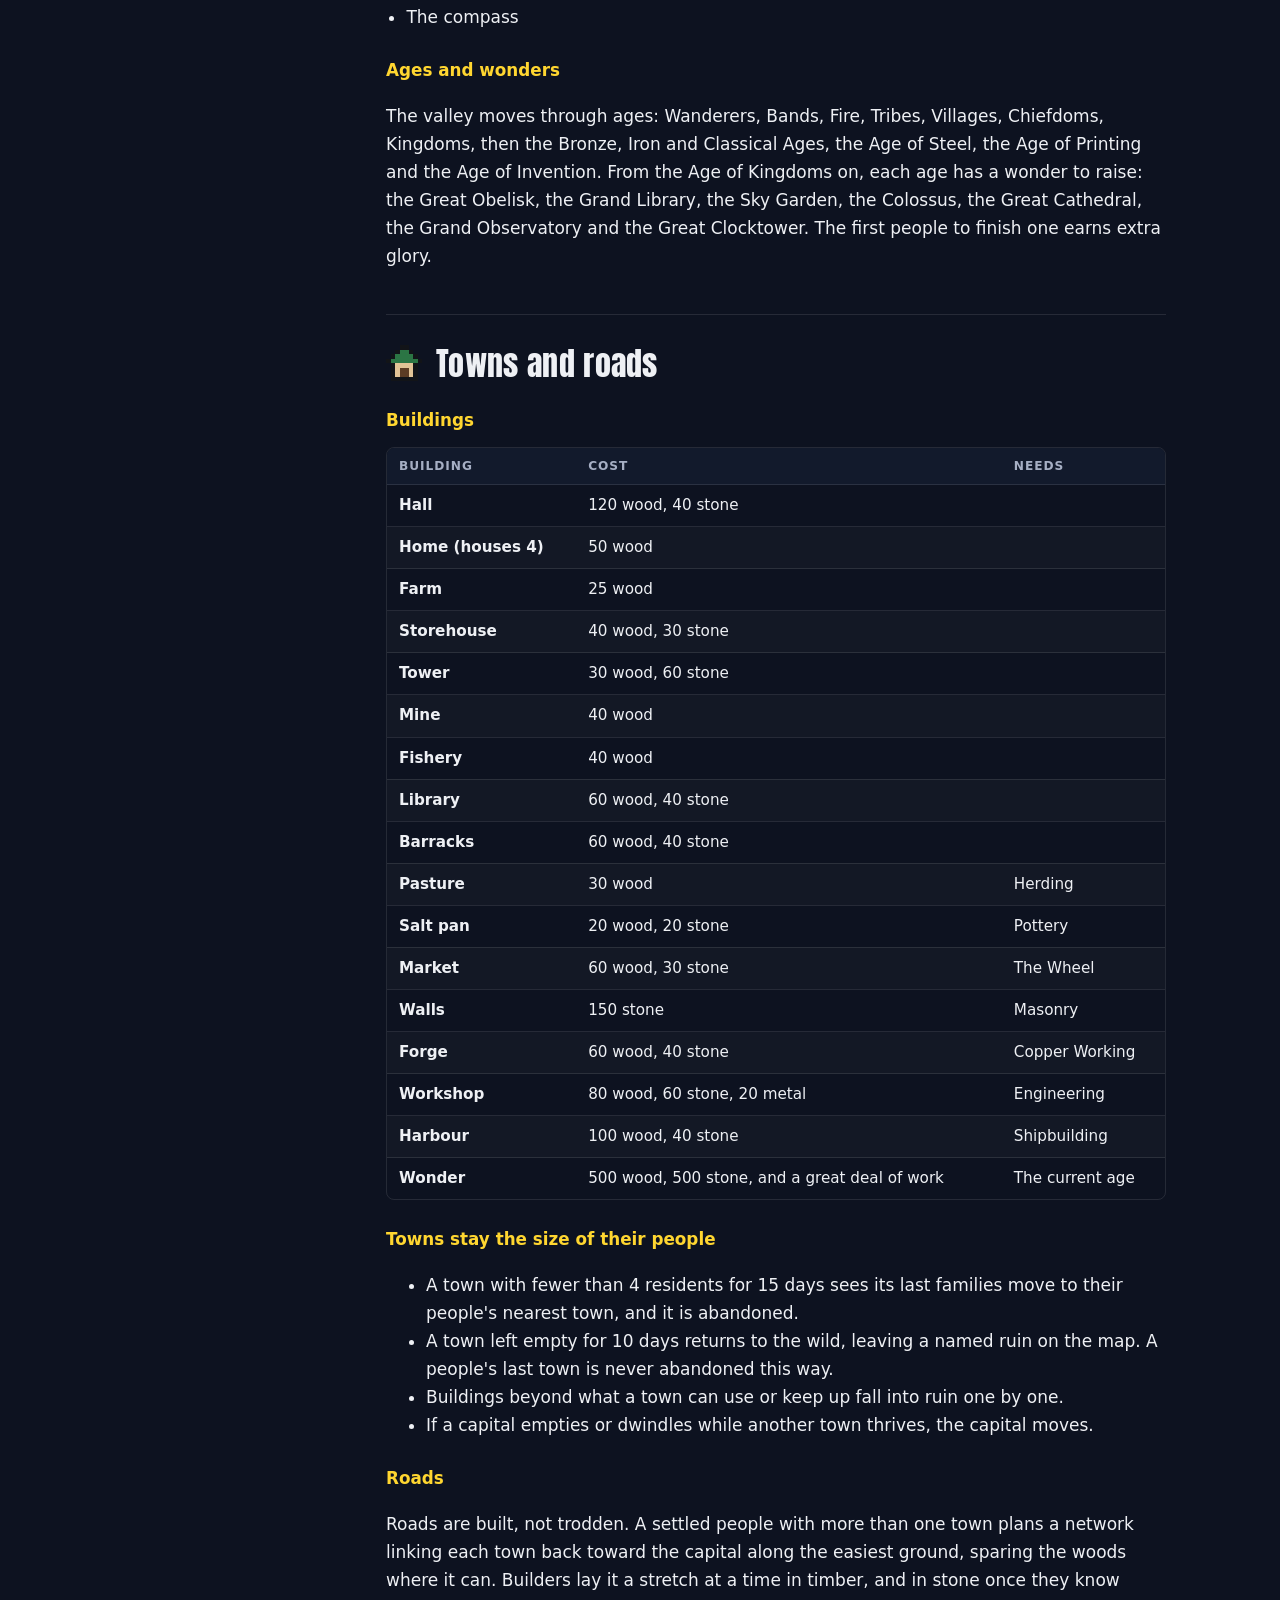
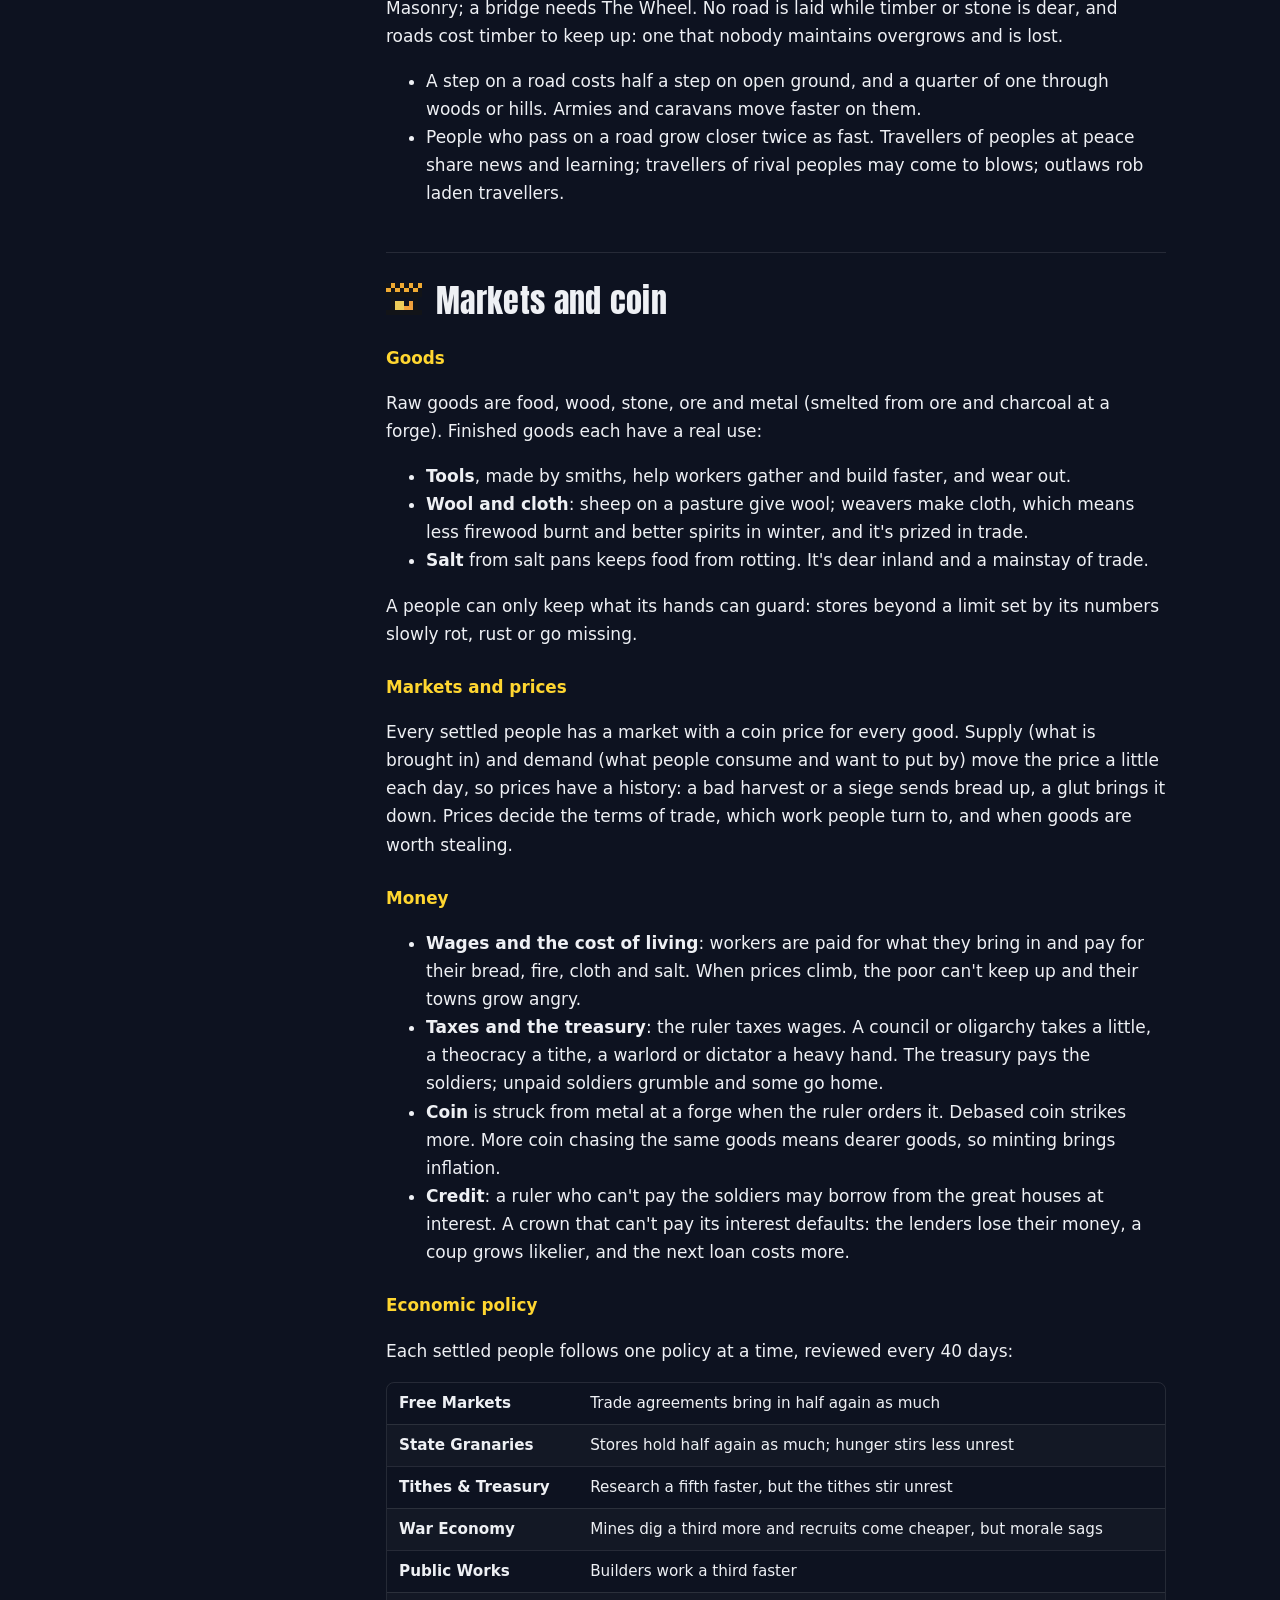
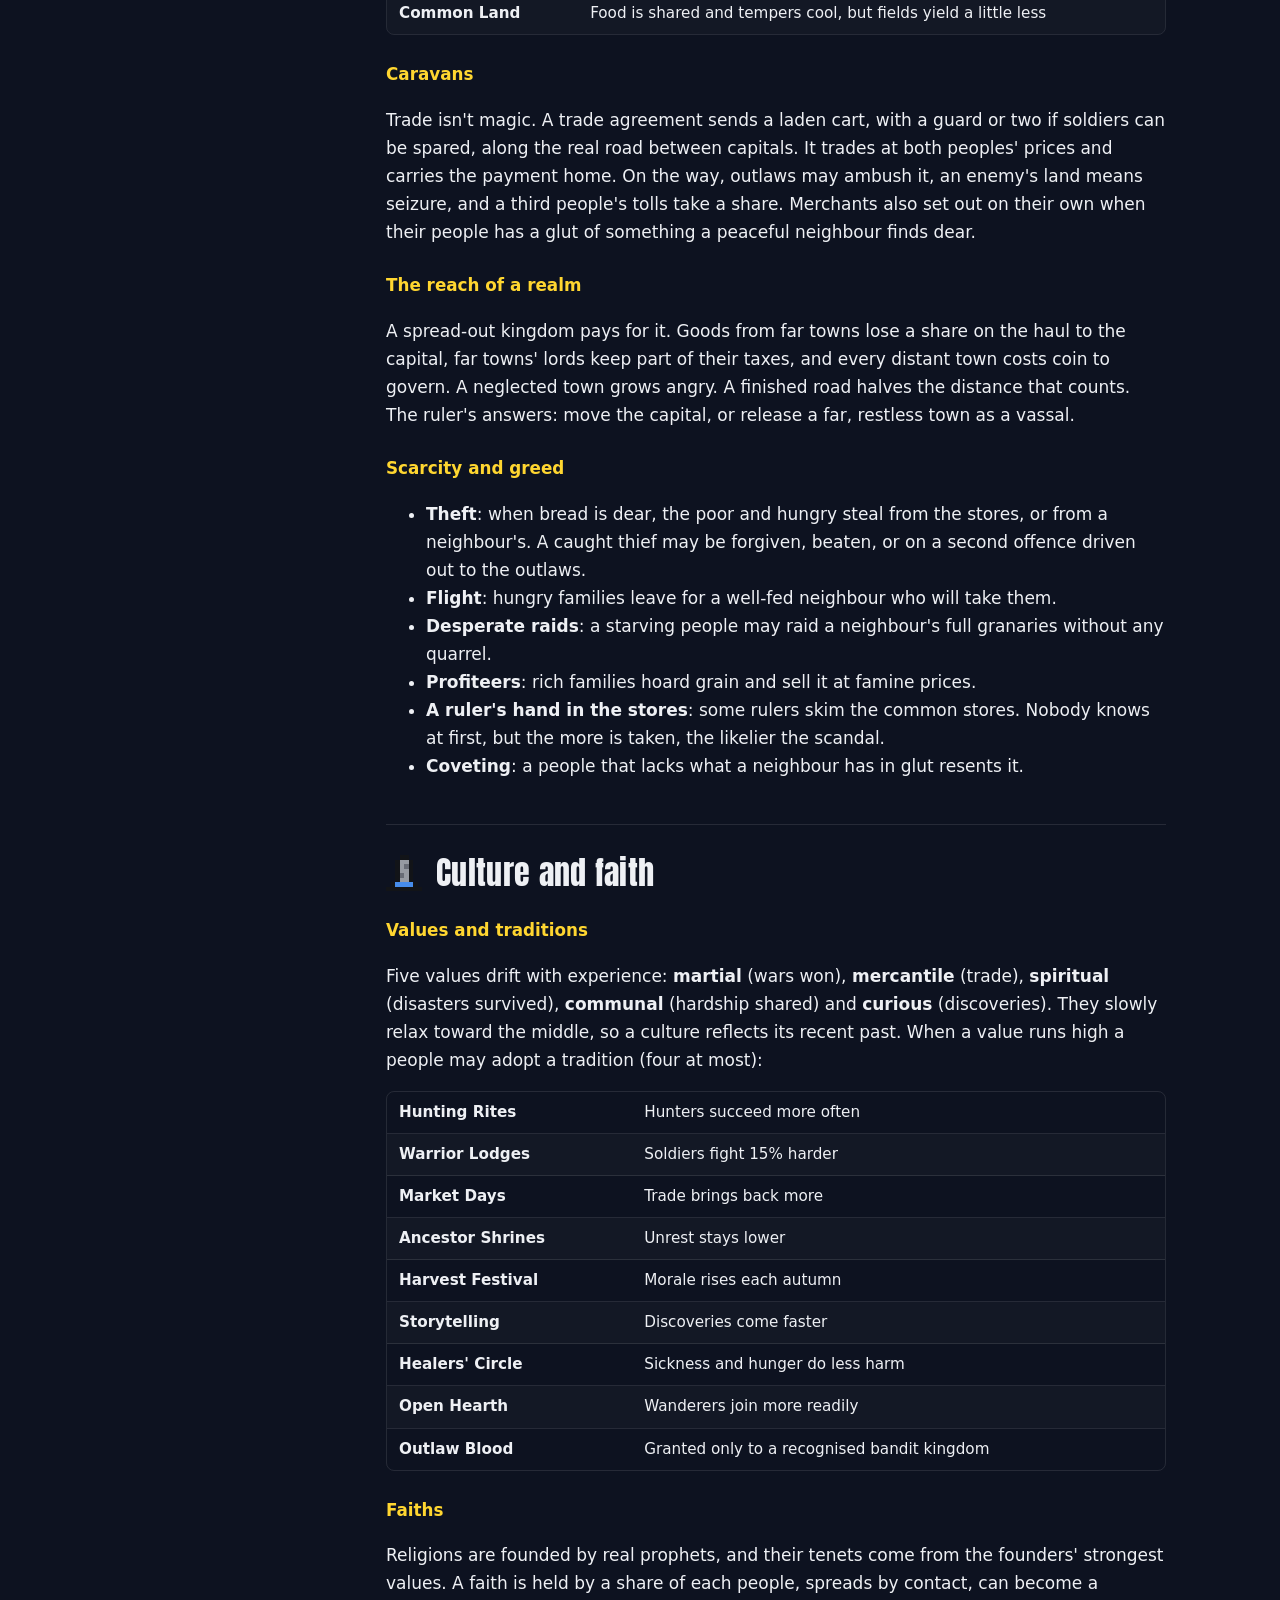
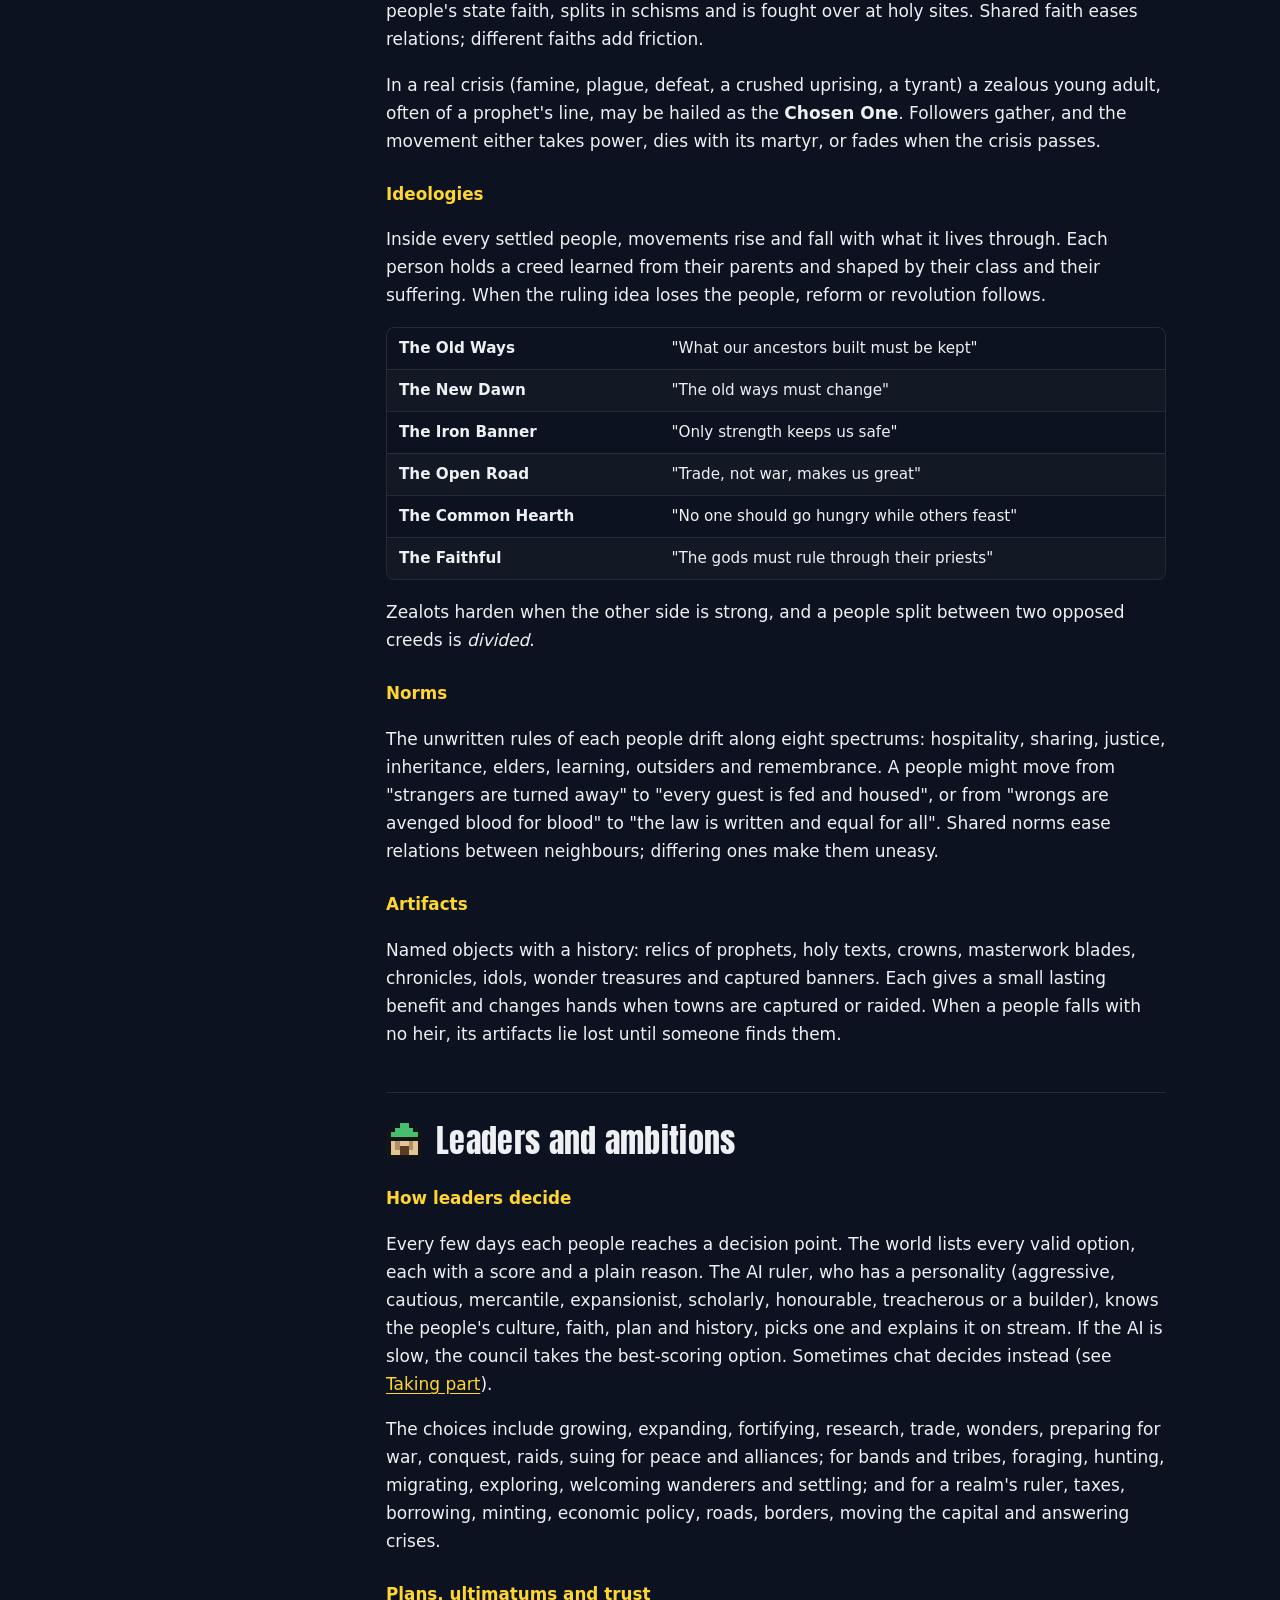
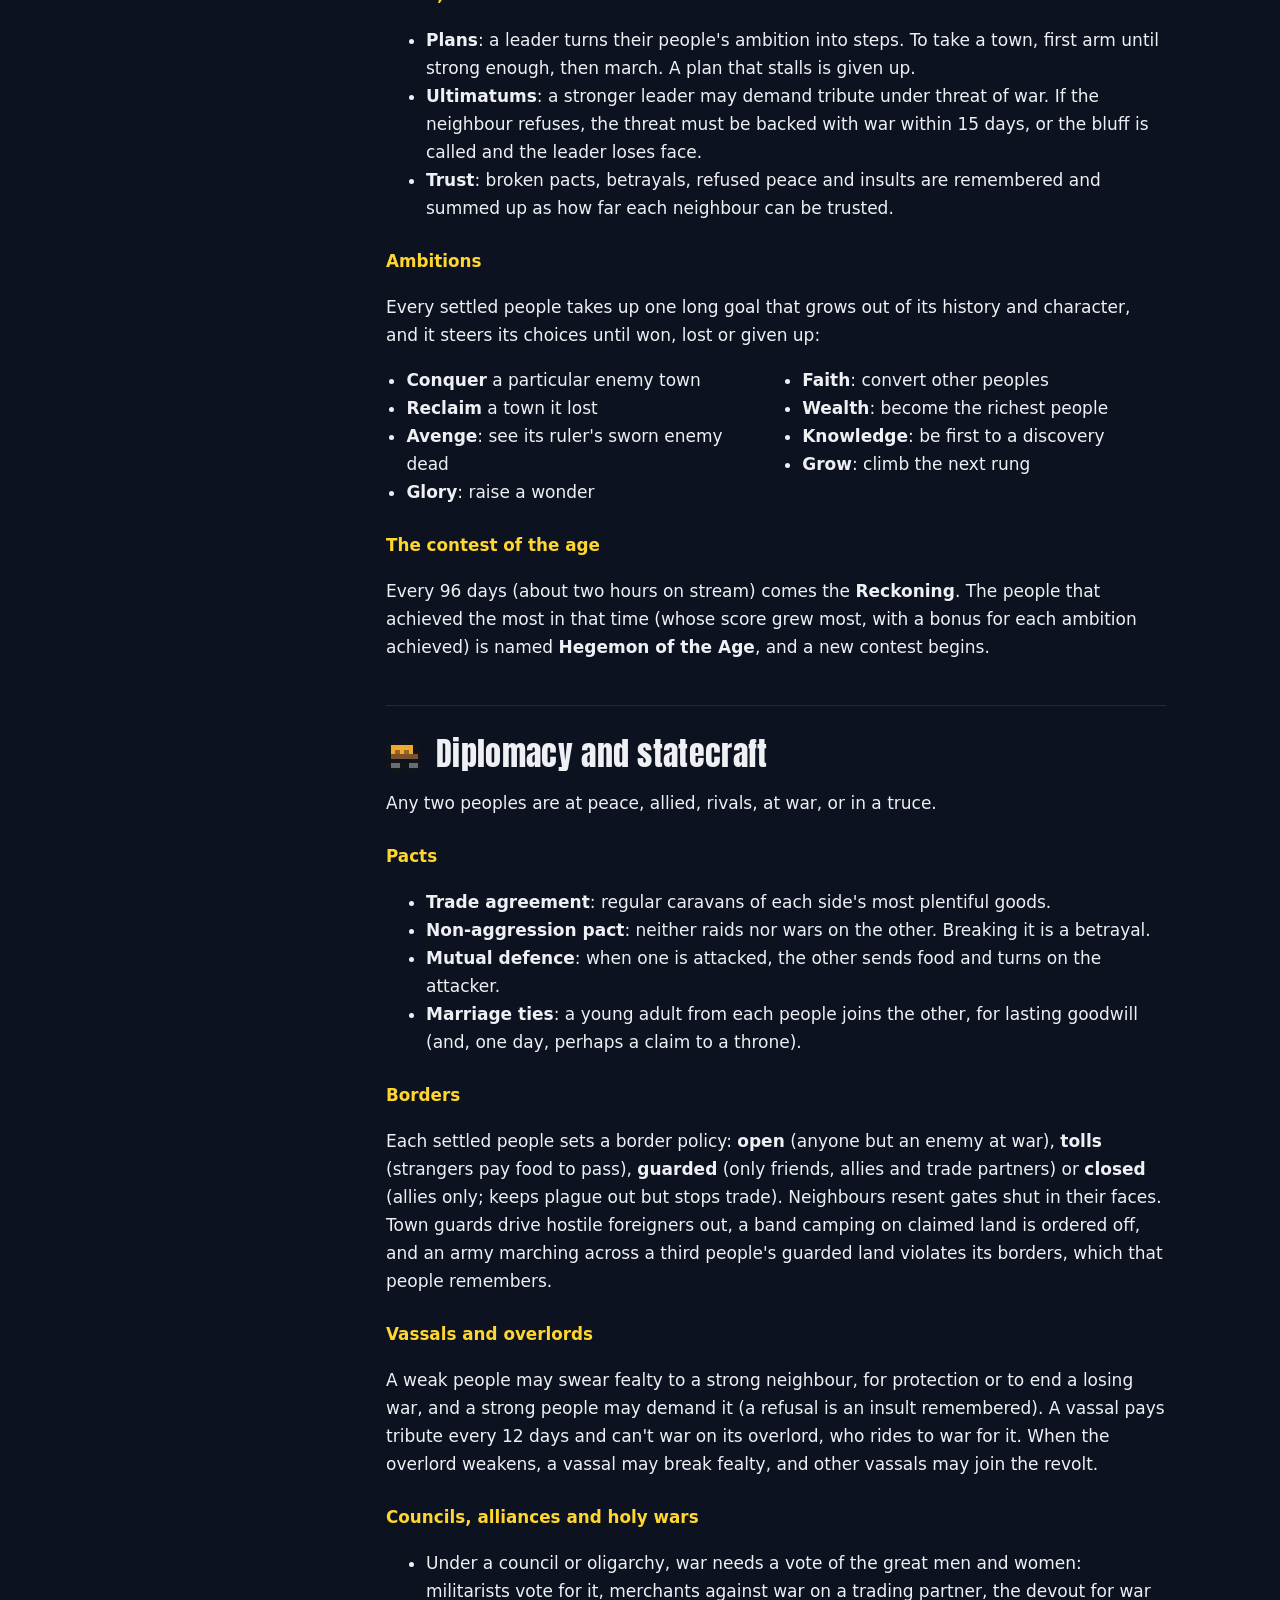
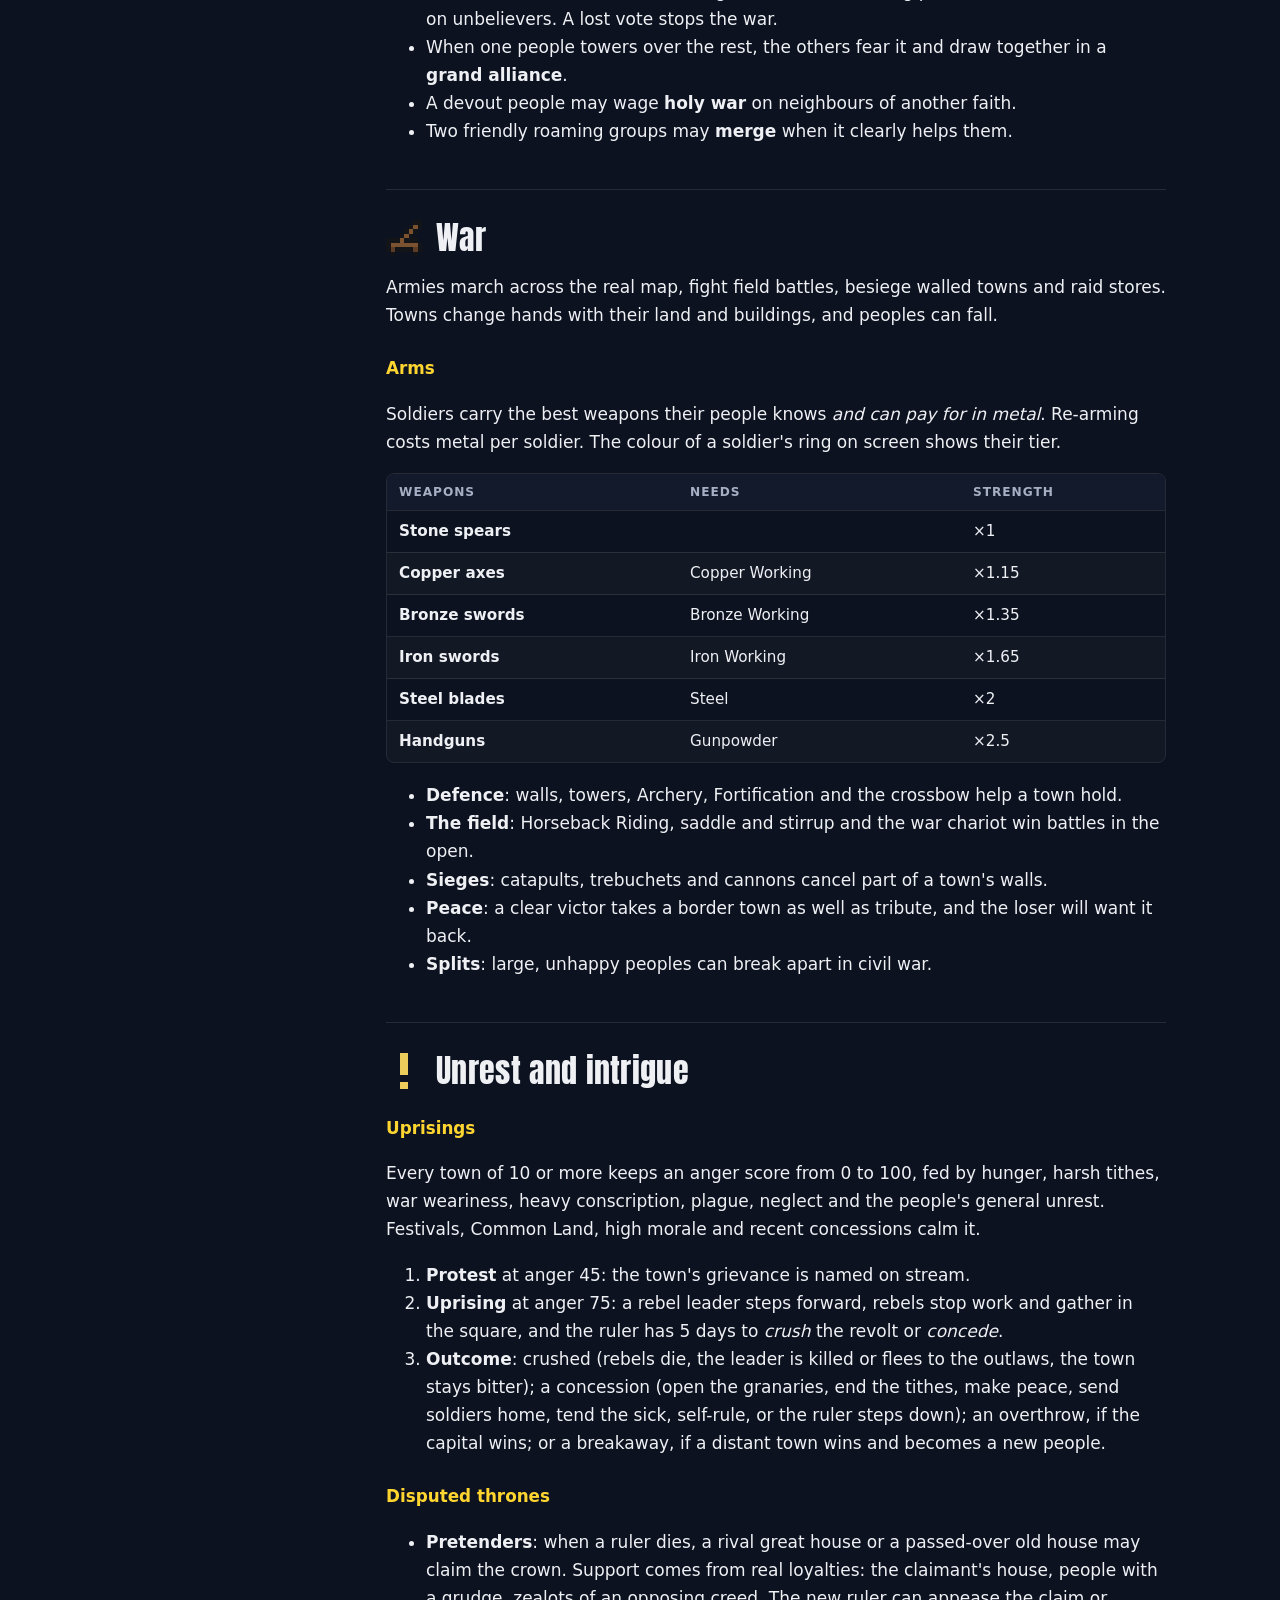
==== commit d11b4b12: "A real website in the channel's look Home with real frames from the show, the rules guide with sprit" ====
--- a/guide.html
+++ b/guide.html
@@ -4,45 +4,53 @@
 <meta charset="utf-8"><meta name="viewport" content="width=device-width, initial-scale=1">
 <title>The Rules of the Valley · CivLive</title>
 <meta name="description" content="How the CivLive world works: the ladder from wanderers to empires, discovery, markets, faith, war, intrigue, outlaws, and how to take part from chat.">
+<meta property="og:title" content="The Rules of the Valley · CivLive">
+<meta property="og:description" content="How the CivLive world works: the ladder from wanderers to empires, discovery, markets, faith, war, intrigue, outlaws, and how to take part from chat.">
+<meta property="og:image" content="https://rburns2810.github.io/ai-civilization-live-site/img/share.jpg">
+<meta name="twitter:card" content="summary_large_image">
+<meta name="theme-color" content="#0d1220">
+<link rel="icon" type="image/png" href="img/favicon.png">
+<link rel="apple-touch-icon" href="img/apple-touch-icon.png">
 <link rel="preconnect" href="https://fonts.googleapis.com">
 <link rel="preconnect" href="https://fonts.gstatic.com" crossorigin>
-<link rel="stylesheet" href="https://fonts.googleapis.com/css2?family=Cinzel:wght@600;700&display=swap">
-<link rel="stylesheet" href="style.css">
+<link rel="stylesheet" href="https://fonts.googleapis.com/css2?family=Anton&display=swap">
+<link rel="stylesheet" href="site.css">
 </head>
-<body class="guide">
-<header class="guide-head">
-  <a class="home" href="index.html">CivLive</a>
-  <a class="watch small" href="https://www.youtube.com/@CivLive">Watch live on YouTube</a>
-</header>
-
-<div class="guide-wrap">
+<body>
+<a class="skip" href="#main">Skip to content</a>
+<header class="site-head"><div class="wrap">
+  <a class="brand" href="index.html"><img class="pixel" src="img/favicon.png" alt="" width="28" height="28"><span>CIVLIVE</span></a>
+  <nav class="nav" aria-label="Site"><a href="index.html">Home</a><a href="guide.html" aria-current="page">How it works</a><a href="about.html">About</a><a class="yt" href="https://www.youtube.com/@CivLive">Watch on YouTube</a></nav>
+</div></header>
+
+<div class="wrap guide-wrap">
 <nav class="toc" aria-label="Contents">
   <details open>
   <summary>Contents</summary>
   <ol>
-    <li><a href="#basics">The basics</a></li>
-    <li><a href="#ladder">The ladder</a></li>
-    <li><a href="#people">People and lineage</a></li>
-    <li><a href="#land">Land and nature</a></li>
-    <li><a href="#discovery">Discovery and knowledge</a></li>
-    <li><a href="#towns">Towns and roads</a></li>
-    <li><a href="#economy">Markets and coin</a></li>
-    <li><a href="#culture">Culture and faith</a></li>
-    <li><a href="#leaders">Leaders and ambitions</a></li>
-    <li><a href="#diplomacy">Diplomacy and statecraft</a></li>
-    <li><a href="#war">War</a></li>
-    <li><a href="#turmoil">Unrest and intrigue</a></li>
-    <li><a href="#outlaws">Outlaws</a></li>
-    <li><a href="#beyond">Pioneers and the sea</a></li>
-    <li><a href="#stories">Storylines and legends</a></li>
-    <li><a href="#chat">Taking part from chat</a></li>
-    <li><a href="#superchat">Super Chats</a></li>
-    <li><a href="#screen">What's on screen</a></li>
+    <li><a href="#basics"><img class="pixel" src="img/sprites/campfire.png" alt="">The basics</a></li>
+    <li><a href="#ladder"><img class="pixel" src="img/sprites/wonder.png" alt="">The ladder</a></li>
+    <li><a href="#people"><img class="pixel" src="img/sprites/villager.png" alt="">People and lineage</a></li>
+    <li><a href="#land"><img class="pixel" src="img/sprites/tree.png" alt="">Land and nature</a></li>
+    <li><a href="#discovery"><img class="pixel" src="img/sprites/spark.png" alt="">Discovery and knowledge</a></li>
+    <li><a href="#towns"><img class="pixel" src="img/sprites/home.png" alt="">Towns and roads</a></li>
+    <li><a href="#economy"><img class="pixel" src="img/sprites/market.png" alt="">Markets and coin</a></li>
+    <li><a href="#culture"><img class="pixel" src="img/sprites/obelisk.png" alt="">Culture and faith</a></li>
+    <li><a href="#leaders"><img class="pixel" src="img/sprites/hall.png" alt="">Leaders and ambitions</a></li>
+    <li><a href="#diplomacy"><img class="pixel" src="img/sprites/cart.png" alt="">Diplomacy and statecraft</a></li>
+    <li><a href="#war"><img class="pixel" src="img/sprites/catapult.png" alt="">War</a></li>
+    <li><a href="#turmoil"><img class="pixel" src="img/sprites/bang.png" alt="">Unrest and intrigue</a></li>
+    <li><a href="#outlaws"><img class="pixel" src="img/sprites/banner.png" alt="">Outlaws</a></li>
+    <li><a href="#beyond"><img class="pixel" src="img/sprites/ship.png" alt="">Pioneers and the sea</a></li>
+    <li><a href="#stories"><img class="pixel" src="img/sprites/library.png" alt="">Storylines and legends</a></li>
+    <li><a href="#chat"><img class="pixel" src="img/sprites/heart.png" alt="">Taking part from chat</a></li>
+    <li><a href="#superchat"><img class="pixel" src="img/sprites/coin.png" alt="">Super Chats</a></li>
+    <li><a href="#screen"><img class="pixel" src="img/sprites/sun.png" alt="">What's on screen</a></li>
   </ol>
   </details>
 </nav>
 
-<main class="rules">
+<main id="main" class="rules">
 <h1>The Rules of the Valley</h1>
 <p class="tag">Everything that governs the CivLive world, from the first lone wanderers to the last
 empire, and how you can take part from chat.</p>
@@ -53,7 +61,7 @@
 
 <!-- ============================================================ -->
 <section id="basics">
-<h2>The basics</h2>
+<h2><img class="pixel" src="img/sprites/campfire.png" alt="">The basics</h2>
 <ul>
 <li><strong>The world persists.</strong> The valley is saved continuously. When a show ends, the
 next one picks up exactly where it stopped, so every visit finds the world further along.</li>
@@ -73,7 +81,7 @@
 
 <!-- ============================================================ -->
 <section id="ladder">
-<h2>The ladder: wanderers to empires</h2>
+<h2><img class="pixel" src="img/sprites/wonder.png" alt="">The ladder: wanderers to empires</h2>
 <p>Every group sits on one rung of a ladder. Groups climb by growing, discovering and settling, and
 they fall back when they lose towns or people. A group that loses every town goes back to
 roaming.</p>
@@ -103,7 +111,7 @@
 
 <!-- ============================================================ -->
 <section id="people">
-<h2>People and lineage</h2>
+<h2><img class="pixel" src="img/sprites/villager.png" alt="">People and lineage</h2>
 <h3>Genes</h3>
 <p>Everyone carries six inherited genes: <strong>strength</strong> (hunting, fighting, carrying),
 <strong>endurance</strong> (cold, hunger, disease), <strong>intellect</strong> (discovery,
@@ -149,7 +157,7 @@
 
 <!-- ============================================================ -->
 <section id="land">
-<h2>Land and nature</h2>
+<h2><img class="pixel" src="img/sprites/tree.png" alt="">Land and nature</h2>
 <ul>
 <li><strong>The land</strong> is generated from a seed: a valley ringed by mountains, with hills,
 forests, marsh, lakes and rivers, set inside a much wider world of mainland, coasts, seas and
@@ -176,7 +184,7 @@
 
 <!-- ============================================================ -->
 <section id="discovery">
-<h2>Discovery and knowledge</h2>
+<h2><img class="pixel" src="img/sprites/spark.png" alt="">Discovery and knowledge</h2>
 <h3>Discovery by doing</h3>
 <p>Early discoveries aren't bought. What people do every day makes a breakthrough likelier, faster
 for clever people. Lone wanderers can discover things too and carry what they know. Peoples in
@@ -272,7 +280,7 @@
 
 <!-- ============================================================ -->
 <section id="towns">
-<h2>Towns and roads</h2>
+<h2><img class="pixel" src="img/sprites/home.png" alt="">Towns and roads</h2>
 <h3>Buildings</h3>
 <div class="table-scroll">
 <table class="compact">
@@ -325,7 +333,7 @@
 
 <!-- ============================================================ -->
 <section id="economy">
-<h2>Markets and coin</h2>
+<h2><img class="pixel" src="img/sprites/market.png" alt="">Markets and coin</h2>
 <h3>Goods</h3>
 <p>Raw goods are food, wood, stone, ore and metal (smelted from ore and charcoal at a forge).
 Finished goods each have a real use:</p>
@@ -405,7 +413,7 @@
 
 <!-- ============================================================ -->
 <section id="culture">
-<h2>Culture and faith</h2>
+<h2><img class="pixel" src="img/sprites/obelisk.png" alt="">Culture and faith</h2>
 <h3>Values and traditions</h3>
 <p>Five values drift with experience: <strong>martial</strong> (wars won),
 <strong>mercantile</strong> (trade), <strong>spiritual</strong> (disasters survived),
@@ -472,7 +480,7 @@
 
 <!-- ============================================================ -->
 <section id="leaders">
-<h2>Leaders and ambitions</h2>
+<h2><img class="pixel" src="img/sprites/hall.png" alt="">Leaders and ambitions</h2>
 <h3>How leaders decide</h3>
 <p>Every few days each people reaches a decision point. The world lists every valid option, each
 with a score and a plain reason. The AI ruler, who has a personality (aggressive, cautious,
@@ -518,7 +526,7 @@
 
 <!-- ============================================================ -->
 <section id="diplomacy">
-<h2>Diplomacy and statecraft</h2>
+<h2><img class="pixel" src="img/sprites/cart.png" alt="">Diplomacy and statecraft</h2>
 <p>Any two peoples are at peace, allied, rivals, at war, or in a truce.</p>
 <h3>Pacts</h3>
 <ul>
@@ -559,7 +567,7 @@
 
 <!-- ============================================================ -->
 <section id="war">
-<h2>War</h2>
+<h2><img class="pixel" src="img/sprites/catapult.png" alt="">War</h2>
 <p>Armies march across the real map, fight field battles, besiege walled towns and raid stores.
 Towns change hands with their land and buildings, and peoples can fall.</p>
 <h3>Arms</h3>
@@ -592,7 +600,7 @@
 
 <!-- ============================================================ -->
 <section id="turmoil">
-<h2>Unrest and intrigue</h2>
+<h2><img class="pixel" src="img/sprites/bang.png" alt="">Unrest and intrigue</h2>
 <h3>Uprisings</h3>
 <p>Every town of 10 or more keeps an anger score from 0 to 100, fed by hunger, harsh tithes, war
 weariness, heavy conscription, plague, neglect and the people's general unrest. Festivals, Common
@@ -639,7 +647,7 @@
 
 <!-- ============================================================ -->
 <section id="outlaws">
-<h2>Outlaws</h2>
+<h2><img class="pixel" src="img/sprites/banner.png" alt="">Outlaws</h2>
 <p>Once there is something to steal, hungry or restless people slip into the woods. Outlaw bands
 camp in forest or hills, raid storehouses, take in the desperate, and are hunted by peoples with
 soldiers. A band below two members scatters. Bands climb ranks by size:</p>
@@ -666,7 +674,7 @@
 
 <!-- ============================================================ -->
 <section id="beyond">
-<h2>Pioneers and the sea</h2>
+<h2><img class="pixel" src="img/sprites/ship.png" alt="">Pioneers and the sea</h2>
 <h3>Pioneers</h3>
 <p>A crowded or curious people may send its most curious adults, with their partners and children,
 far away to open land. On arrival they found a new people that inherits the old one's knowledge and
@@ -686,7 +694,7 @@
 
 <!-- ============================================================ -->
 <section id="stories">
-<h2>Storylines and legends</h2>
+<h2><img class="pixel" src="img/sprites/library.png" alt="">Storylines and legends</h2>
 <p>A storyline opens when something real begins one: a vow of vengeance, an uprising, a war, a Chosen
 One, a tyrant's reign, a dynasty, a people split by creed, an outlaw band, a humble person rising. It
 gathers beats as later events touch it and closes when an event ends it. Short storylines play out in
@@ -701,7 +709,7 @@
 
 <!-- ============================================================ -->
 <section id="chat">
-<h2>Taking part from chat</h2>
+<h2><img class="pixel" src="img/sprites/heart.png" alt="">Taking part from chat</h2>
 <p>Chat commands are free. Type them in the YouTube live chat.</p>
 <div class="table-scroll">
 <table class="cmds">
@@ -753,7 +761,7 @@
 
 <!-- ============================================================ -->
 <section id="superchat">
-<h2>Super Chats</h2>
+<h2><img class="pixel" src="img/sprites/coin.png" alt="">Super Chats</h2>
 <p>Super Chats and Super Stickers are thanked on stream. A Super Chat can start with one command:</p>
 <div class="table-scroll">
 <table class="cmds">
@@ -780,7 +788,7 @@
 
 <!-- ============================================================ -->
 <section id="screen">
-<h2>What's on screen</h2>
+<h2><img class="pixel" src="img/sprites/sun.png" alt="">What's on screen</h2>
 <ul>
 <li><strong>The valley</strong>: wanderers in plain colours, each people in its own colour, with
 camps, towns, farms, roads, herds, wolves, armies and caravans moving on the map.</li>
@@ -797,12 +805,34 @@
 </ul>
 </section>
 
-<p class="back"><a href="#top">↑ Back to top</a> · <a href="index.html">Home</a> ·
-<a href="privacy.html">Privacy</a> · <a href="terms.html">Terms</a></p>
 </main>
 </div>
+<footer class="site-foot"><div class="wrap">
+  <div class="about">
+    <a class="brand" href="index.html"><img class="pixel" src="img/favicon.png" alt="" width="28" height="28"><span>CIVLIVE</span></a>
+    <p>An AI civilization evolving live, daily at 2 PM ET.</p>
+    <p>Narration and leaders are AI-generated.</p>
+  </div>
+  <div><h4>The show</h4><ul>
+    <li><a href="https://www.youtube.com/@CivLive">Watch CivLive live on YouTube</a></li>
+    <li><a href="guide.html">How it works</a></li>
+    <li><a href="guide.html#chat">Taking part</a></li>
+    <li><a href="about.html">About</a></li>
+  </ul></div>
+  <div><h4>The small print</h4><ul>
+    <li><a href="privacy.html">Privacy policy</a></li>
+    <li><a href="terms.html">Terms of use</a></li>
+    <li><a href="mailto:rburns2810@gmail.com">rburns2810@gmail.com</a></li>
+  </ul></div>
+</div></footer>
 <script>
-if (window.matchMedia('(max-width: 860px)').matches) document.querySelector('.toc details').open = false;
+if (window.matchMedia('(max-width: 900px)').matches) document.querySelector('.toc details').open = false;
+// highlight the section being read
+const links = [...document.querySelectorAll('.toc a')];
+const seen = new IntersectionObserver(entries => entries.forEach(e => {
+  if (e.isIntersecting) links.forEach(a => a.classList.toggle('on', a.hash === '#' + e.target.id));
+}), { rootMargin: '-80px 0px -70% 0px' });
+document.querySelectorAll('.rules section').forEach(sec => seen.observe(sec));
 </script>
 </body>
 </html>
--- a/site.css
+++ b/site.css
@@ -0,0 +1,201 @@
+/* CivLive website. Brand: the channel art (dusk sky, green valley, pixel sprites, bold yellow type
+   with an ink outline). Links to YouTube are plain text: no YouTube logo, red or play icon. */
+:root {
+  color-scheme: dark;
+  --bg: #0d1220; --bg2: #121a2c; --panel: #172036; --line: rgba(255, 255, 255, 0.1);
+  --fg: #eef0f4; --muted: #a6afc4; --gold: #ffd630; --gold-dim: #e9b923; --ink: #0c0a10;
+  --sky: #2a4690; --dusk: #f6a95a; --grass: #5f9e48; --azure: #4a8ceb; --emerald: #46be6e;
+  --display: Anton, Impact, 'Arial Narrow Bold', sans-serif;
+  --body: system-ui, -apple-system, 'Segoe UI', Roboto, sans-serif;
+  --wrap: 1120px;
+}
+* { box-sizing: border-box; }
+html { scroll-behavior: smooth; }
+body { margin: 0; background: var(--bg); color: var(--fg); font: 17px/1.65 var(--body); -webkit-font-smoothing: antialiased; }
+img { max-width: 100%; display: block; }
+a { color: var(--gold); text-underline-offset: 3px; }
+a:hover { color: #fff; }
+.wrap { max-width: var(--wrap); margin: 0 auto; padding: 0 20px; }
+.pixel { image-rendering: pixelated; image-rendering: crisp-edges; }
+.skip { position: absolute; left: -999px; }
+.skip:focus { left: 12px; top: 12px; z-index: 10; background: var(--gold); color: var(--ink); padding: 6px 10px; }
+
+/* ---------- type ---------- */
+.display, h1, h2 { font-family: var(--display); font-weight: 400; letter-spacing: 0.01em; line-height: 1.05; }
+h1 { font-size: clamp(2.4rem, 6vw, 3.6rem); margin: 0 0 12px; }
+h2 { font-size: clamp(1.9rem, 4vw, 2.6rem); margin: 0 0 12px; }
+h3 { font-size: 1.12rem; margin: 0 0 6px; }
+.outlined { color: var(--gold); -webkit-text-stroke: 0; text-shadow:
+  3px 0 0 var(--ink), -3px 0 0 var(--ink), 0 3px 0 var(--ink), 0 -3px 0 var(--ink),
+  2px 2px 0 var(--ink), -2px -2px 0 var(--ink), 2px -2px 0 var(--ink), -2px 2px 0 var(--ink), 5px 6px 0 var(--ink); }
+.eyebrow { font-size: 0.8rem; font-weight: 700; letter-spacing: 0.14em; text-transform: uppercase; color: var(--gold); margin: 0 0 10px; }
+.lead { font-size: 1.15rem; color: var(--muted); max-width: 640px; }
+.muted { color: var(--muted); }
+
+/* ---------- header ---------- */
+.site-head { position: sticky; top: 0; z-index: 5; background: rgba(13, 18, 32, 0.88); backdrop-filter: blur(8px);
+  -webkit-backdrop-filter: blur(8px); border-bottom: 1px solid var(--line); }
+.site-head .wrap { display: flex; align-items: center; gap: 24px; height: 60px; }
+.brand { display: flex; align-items: center; gap: 10px; text-decoration: none; font-family: var(--display); font-size: 1.6rem; }
+.brand img { width: 28px; height: 28px; border-radius: 6px; }
+.brand span { color: var(--gold); text-shadow: 2px 2px 0 var(--ink); }
+.nav { display: flex; gap: 22px; margin-left: auto; align-items: center; }
+.nav a { color: var(--fg); text-decoration: none; font-size: 0.95rem; font-weight: 600; }
+.nav a:hover, .nav a[aria-current='page'] { color: var(--gold); }
+.nav .yt { color: var(--gold); text-decoration: underline; }
+@media (max-width: 720px) {
+  .site-head .wrap { height: auto; flex-wrap: wrap; gap: 4px 16px; padding-top: 10px; padding-bottom: 10px; }
+  .nav { margin-left: 0; width: 100%; gap: 18px; overflow-x: auto; white-space: nowrap; font-size: 0.9rem; }
+}
+
+/* ---------- buttons and links ---------- */
+.actions { display: flex; flex-wrap: wrap; gap: 14px 22px; align-items: center; margin-top: 26px; }
+.btn { display: inline-block; padding: 12px 20px; border-radius: 6px; font-weight: 700; text-decoration: none;
+  background: var(--gold); color: var(--ink); box-shadow: 0 4px 0 var(--ink); border: 2px solid var(--ink); }
+.btn:hover { background: #fff; color: var(--ink); }
+.btn.ghost { background: rgba(12, 10, 16, 0.55); color: var(--fg); border-color: rgba(255, 255, 255, 0.35); box-shadow: none; }
+.btn.ghost:hover { border-color: var(--gold); color: var(--gold); }
+.textlink { font-weight: 700; }
+
+/* ---------- hero ---------- */
+.hero { position: relative; min-height: min(86vh, 720px); display: flex; align-items: center; overflow: hidden;
+  background: #314a8a url('img/hero.jpg') center 72% / cover no-repeat; image-rendering: pixelated; }
+.hero::after { content: ''; position: absolute; inset: 0;
+  background: linear-gradient(180deg, rgba(13, 18, 32, 0.35) 0%, rgba(13, 18, 32, 0.05) 45%, rgba(13, 18, 32, 0.15) 75%, var(--bg) 100%); }
+.hero .wrap { position: relative; z-index: 1; width: 100%; padding-top: 48px; padding-bottom: 140px; text-align: center; image-rendering: auto; }
+.hero h1 { font-size: clamp(4rem, 15vw, 9rem); margin: 0; line-height: 0.95; }
+.hero .tagline { font-family: var(--display); font-size: clamp(1.25rem, 3.2vw, 2rem); color: #fff; margin: 14px 0 0;
+  text-shadow: 2px 2px 0 var(--ink), -1px -1px 0 var(--ink), 3px 4px 0 var(--ink); letter-spacing: 0.02em; }
+.hero .sub { max-width: 620px; margin: 16px auto 0; color: #fff; font-size: 1.08rem; text-shadow: 0 1px 3px rgba(0, 0, 0, 0.8); }
+.hero .actions { justify-content: center; }
+.hero .when { margin-top: 18px; font-size: 0.95rem; color: #fff; text-shadow: 0 1px 3px rgba(0, 0, 0, 0.9); }
+.hero .when strong { color: var(--gold); }
+
+/* ---------- sections ---------- */
+.band { padding: 88px 0; }
+.band.alt { background: var(--bg2); border-top: 1px solid var(--line); border-bottom: 1px solid var(--line); }
+.band-head { max-width: 720px; margin-bottom: 40px; }
+
+/* the ladder */
+.ladder { list-style: none; margin: 0; padding: 0; display: grid; grid-template-columns: repeat(7, 1fr); gap: 10px; counter-reset: step; }
+.ladder li { position: relative; background: var(--panel); border: 1px solid var(--line); border-radius: 10px; padding: 18px 12px 16px; text-align: center; }
+.ladder li:not(:last-child)::after { content: '›'; position: absolute; right: -10px; top: 38px; color: var(--gold); font-weight: 700; font-size: 1.3rem; z-index: 1; }
+.ladder img { width: 48px; height: 48px; margin: 0 auto 10px; }
+.ladder strong { display: block; font-family: var(--display); font-weight: 400; font-size: 1.25rem; letter-spacing: 0.02em; }
+.ladder span { display: block; font-size: 0.82rem; color: var(--muted); line-height: 1.4; margin-top: 4px; }
+@media (max-width: 960px) {
+  .ladder { grid-template-columns: repeat(2, 1fr); }
+  .ladder li:not(:last-child)::after { display: none; }
+  .ladder li { display: grid; grid-template-columns: 40px 1fr; gap: 0 12px; text-align: left; align-items: center; padding: 12px; }
+  .ladder img { width: 40px; height: 40px; margin: 0; grid-row: span 2; }
+}
+@media (max-width: 520px) { .ladder { grid-template-columns: 1fr; } }
+
+/* screenshots */
+.shots { display: grid; grid-template-columns: 1.4fr 1fr; gap: 18px; }
+.shots figure { margin: 0; background: var(--panel); border: 1px solid var(--line); border-radius: 10px; overflow: hidden; }
+.shots figure:first-child { grid-row: span 2; }
+.shots img { width: 100%; height: auto; }
+.shots figcaption { padding: 12px 16px 14px; font-size: 0.9rem; color: var(--muted); }
+.shots figcaption strong { color: var(--fg); }
+.almanac { display: grid; grid-template-columns: 1fr 1fr; gap: 18px; margin-top: 18px; }
+@media (max-width: 860px) { .shots, .almanac { grid-template-columns: 1fr; } .shots figure:first-child { grid-row: auto; } }
+
+/* feature cards */
+.cards { display: grid; grid-template-columns: repeat(3, 1fr); gap: 18px; }
+.card { display: block; background: var(--panel); border: 1px solid var(--line); border-radius: 10px; padding: 22px; text-decoration: none; color: var(--fg); transition: border-color 0.15s, transform 0.15s; }
+a.card:hover { border-color: var(--gold); transform: translateY(-2px); color: var(--fg); }
+.card img { width: 40px; height: 40px; margin-bottom: 14px; }
+.card p { margin: 0; color: var(--muted); font-size: 0.95rem; }
+.card .more { display: inline-block; margin-top: 12px; color: var(--gold); font-weight: 700; font-size: 0.9rem; }
+@media (max-width: 900px) { .cards { grid-template-columns: 1fr 1fr; } }
+@media (max-width: 580px) { .cards { grid-template-columns: 1fr; } }
+
+/* chat commands */
+.split { display: grid; grid-template-columns: 1fr 1fr; gap: 48px; align-items: start; }
+@media (max-width: 860px) { .split { grid-template-columns: 1fr; gap: 28px; } }
+.cmdlist { list-style: none; margin: 0; padding: 0; display: grid; gap: 10px; }
+.cmdlist li { display: grid; grid-template-columns: 180px 1fr; gap: 14px; align-items: baseline; padding: 12px 16px; background: var(--panel); border: 1px solid var(--line); border-radius: 8px; }
+.cmdlist li span { color: var(--muted); font-size: 0.95rem; }
+@media (max-width: 480px) { .cmdlist li { grid-template-columns: 1fr; gap: 2px; } }
+code { font: 600 0.92em ui-monospace, SFMono-Regular, Menlo, monospace; color: var(--gold); background: rgba(255, 214, 48, 0.08); border: 1px solid rgba(255, 214, 48, 0.2); padding: 1px 6px; border-radius: 4px; }
+
+/* promises */
+.promises { display: grid; grid-template-columns: repeat(3, 1fr); gap: 28px; }
+.promises div { border-top: 3px solid var(--gold); padding-top: 14px; }
+.promises p { margin: 0; color: var(--muted); }
+@media (max-width: 760px) { .promises { grid-template-columns: 1fr; } }
+
+/* closing call to action */
+.cta { position: relative; text-align: center; padding: 110px 0 120px; background: #314a8a url('img/hero.jpg') center 80% / cover no-repeat; image-rendering: pixelated; overflow: hidden; }
+.cta::before { content: ''; position: absolute; inset: 0; background: linear-gradient(180deg, var(--bg) 0%, rgba(13, 18, 32, 0.25) 40%, rgba(13, 18, 32, 0.45) 100%); }
+.cta .wrap { position: relative; image-rendering: auto; }
+.cta .actions { justify-content: center; }
+.cta p { color: #fff; text-shadow: 0 1px 3px rgba(0, 0, 0, 0.9); }
+
+/* ---------- inner pages ---------- */
+.page-head { padding: 64px 0 28px; border-bottom: 1px solid var(--line);
+  background: radial-gradient(1200px 300px at 70% -60px, rgba(246, 169, 90, 0.18), transparent), var(--bg); }
+.page-head .lead { margin: 0; }
+.prose { max-width: 760px; padding: 40px 0 88px; }
+.prose h2 { font-size: 1.9rem; margin: 48px 0 10px; }
+.prose h3 { color: var(--gold); margin-top: 26px; }
+.prose li { margin: 5px 0; }
+.prose .tag { color: var(--muted); }
+.faq dt { font-weight: 700; margin-top: 22px; }
+.faq dd { margin: 4px 0 0; color: var(--muted); }
+
+/* ---------- the rules guide ---------- */
+.guide-wrap { display: grid; grid-template-columns: 230px minmax(0, 1fr); gap: 56px; }
+.toc { position: sticky; top: 76px; align-self: start; max-height: calc(100vh - 92px); overflow-y: auto; padding: 36px 0; font-size: 0.92rem; }
+.toc summary { color: var(--muted); text-transform: uppercase; font-size: 0.76rem; font-weight: 700; letter-spacing: 0.1em; cursor: pointer; margin-bottom: 10px; }
+.toc ol { list-style: none; margin: 0; padding: 0; }
+.toc li { margin: 2px 0; }
+.toc a { display: flex; align-items: center; gap: 10px; color: var(--fg); text-decoration: none; padding: 4px 8px; border-radius: 6px; }
+.toc a img { width: 18px; height: 18px; flex: none; }
+.toc a:hover, .toc a.on { background: var(--panel); color: var(--gold); }
+.rules { max-width: 780px; padding: 36px 0 88px; }
+.rules .lede { font-size: 1.1rem; border-left: 3px solid var(--gold); padding-left: 16px; }
+.rules section { scroll-margin-top: 76px; border-top: 1px solid var(--line); margin-top: 44px; }
+.rules h2 { display: flex; align-items: center; gap: 14px; font-size: 2rem; margin: 30px 0 10px; }
+.rules h2 img { width: 36px; height: 36px; flex: none; }
+.rules h3 { font-size: 1.05rem; margin: 26px 0 6px; color: var(--gold); }
+.rules .note { color: var(--muted); font-size: 0.95rem; }
+.table-scroll { overflow-x: auto; margin: 12px 0 18px; border: 1px solid var(--line); border-radius: 8px; }
+.rules table { width: 100%; border-collapse: collapse; font-size: 0.95rem; }
+.rules th, .rules td { text-align: left; vertical-align: top; padding: 8px 12px; border-bottom: 1px solid var(--line); }
+.rules tr:last-child td { border-bottom: 0; }
+.rules th { color: var(--muted); font-weight: 700; font-size: 0.76rem; text-transform: uppercase; letter-spacing: 0.08em; background: var(--bg2); }
+.rules tbody tr:nth-child(even) { background: rgba(255, 255, 255, 0.025); }
+.rules table.compact td:first-child, .rules table.cmds td:first-child { white-space: nowrap; font-weight: 600; }
+.rules ul.cols { columns: 2; column-gap: 32px; padding-left: 1.2em; }
+.rules ul.cols li { break-inside: avoid; }
+@media (max-width: 900px) {
+  .guide-wrap { display: block; }
+  .toc { position: static; max-height: none; padding: 20px 0 0; }
+  .toc ol { display: grid; grid-template-columns: 1fr 1fr; }
+  .rules { padding-top: 12px; }
+  .rules table.compact td:first-child, .rules table.cmds td:first-child { white-space: normal; }
+  .rules ul.cols { columns: 1; }
+}
+@media (max-width: 480px) { .toc ol { grid-template-columns: 1fr; } }
+
+/* ---------- footer ---------- */
+.site-foot { border-top: 1px solid var(--line); background: #0a0e19; padding: 48px 0 40px; font-size: 0.92rem; color: var(--muted); }
+.site-foot .wrap { display: grid; grid-template-columns: 1.4fr 1fr 1fr; gap: 32px; }
+.site-foot h4 { margin: 0 0 10px; color: var(--fg); font-size: 0.8rem; text-transform: uppercase; letter-spacing: 0.1em; }
+.site-foot ul { list-style: none; margin: 0; padding: 0; }
+.site-foot li { margin: 6px 0; }
+.site-foot a { color: var(--fg); text-decoration: none; }
+.site-foot a:hover { color: var(--gold); }
+.site-foot .brand { font-size: 1.4rem; margin-bottom: 10px; }
+.site-foot p { margin: 6px 0; }
+@media (max-width: 720px) { .site-foot .wrap { grid-template-columns: 1fr 1fr; } .site-foot .about { grid-column: 1 / -1; } }
+
+/* additions */
+.textlink.onart { color: var(--gold); font-size: 1.05rem; text-shadow: 0 1px 3px rgba(0, 0, 0, 0.9); }
+.textlink.onart:hover { color: #fff; }
+.almanac img { border-radius: 10px; border: 1px solid var(--line); }
+.cta h2 { font-size: clamp(2.4rem, 7vw, 4.2rem); }
+.cmdlist code { white-space: nowrap; }
+@media (max-width: 720px) { .nav a[href='index.html'] { display: none; } .nav { gap: 16px; } }
